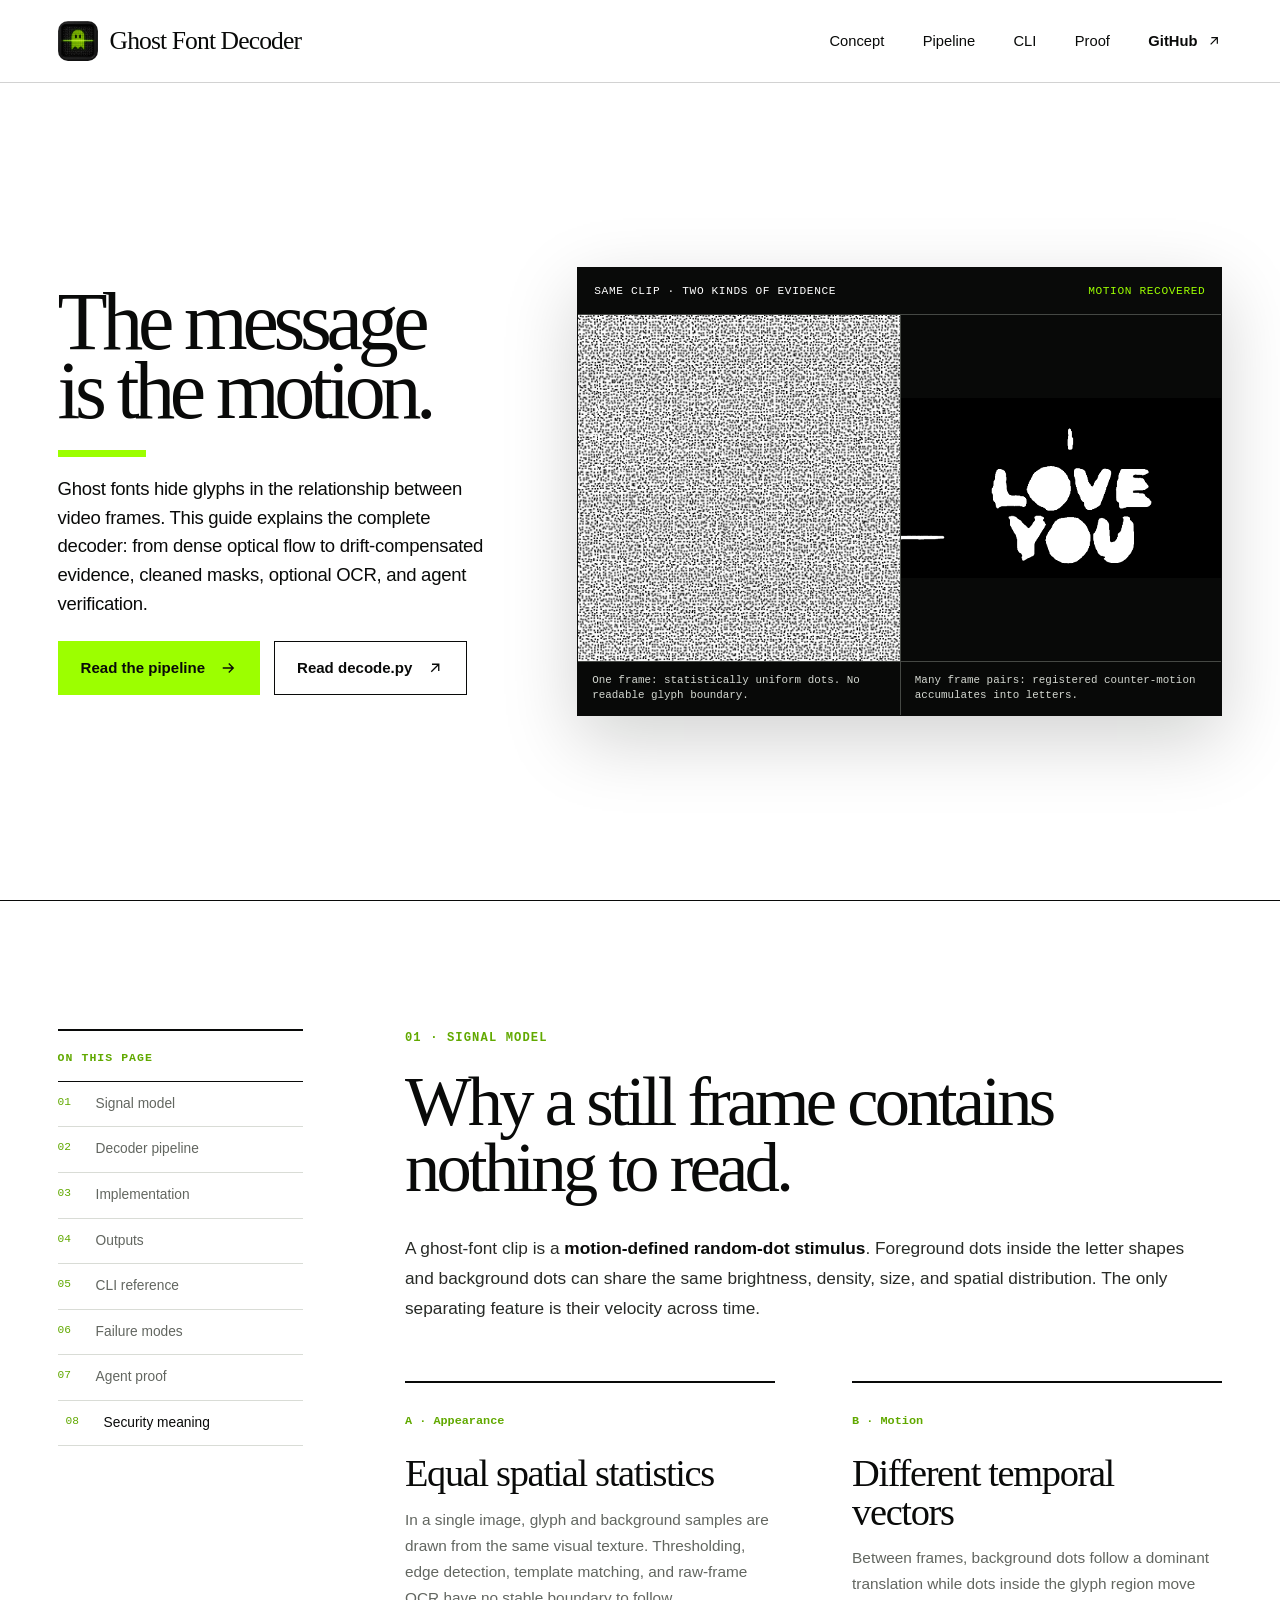
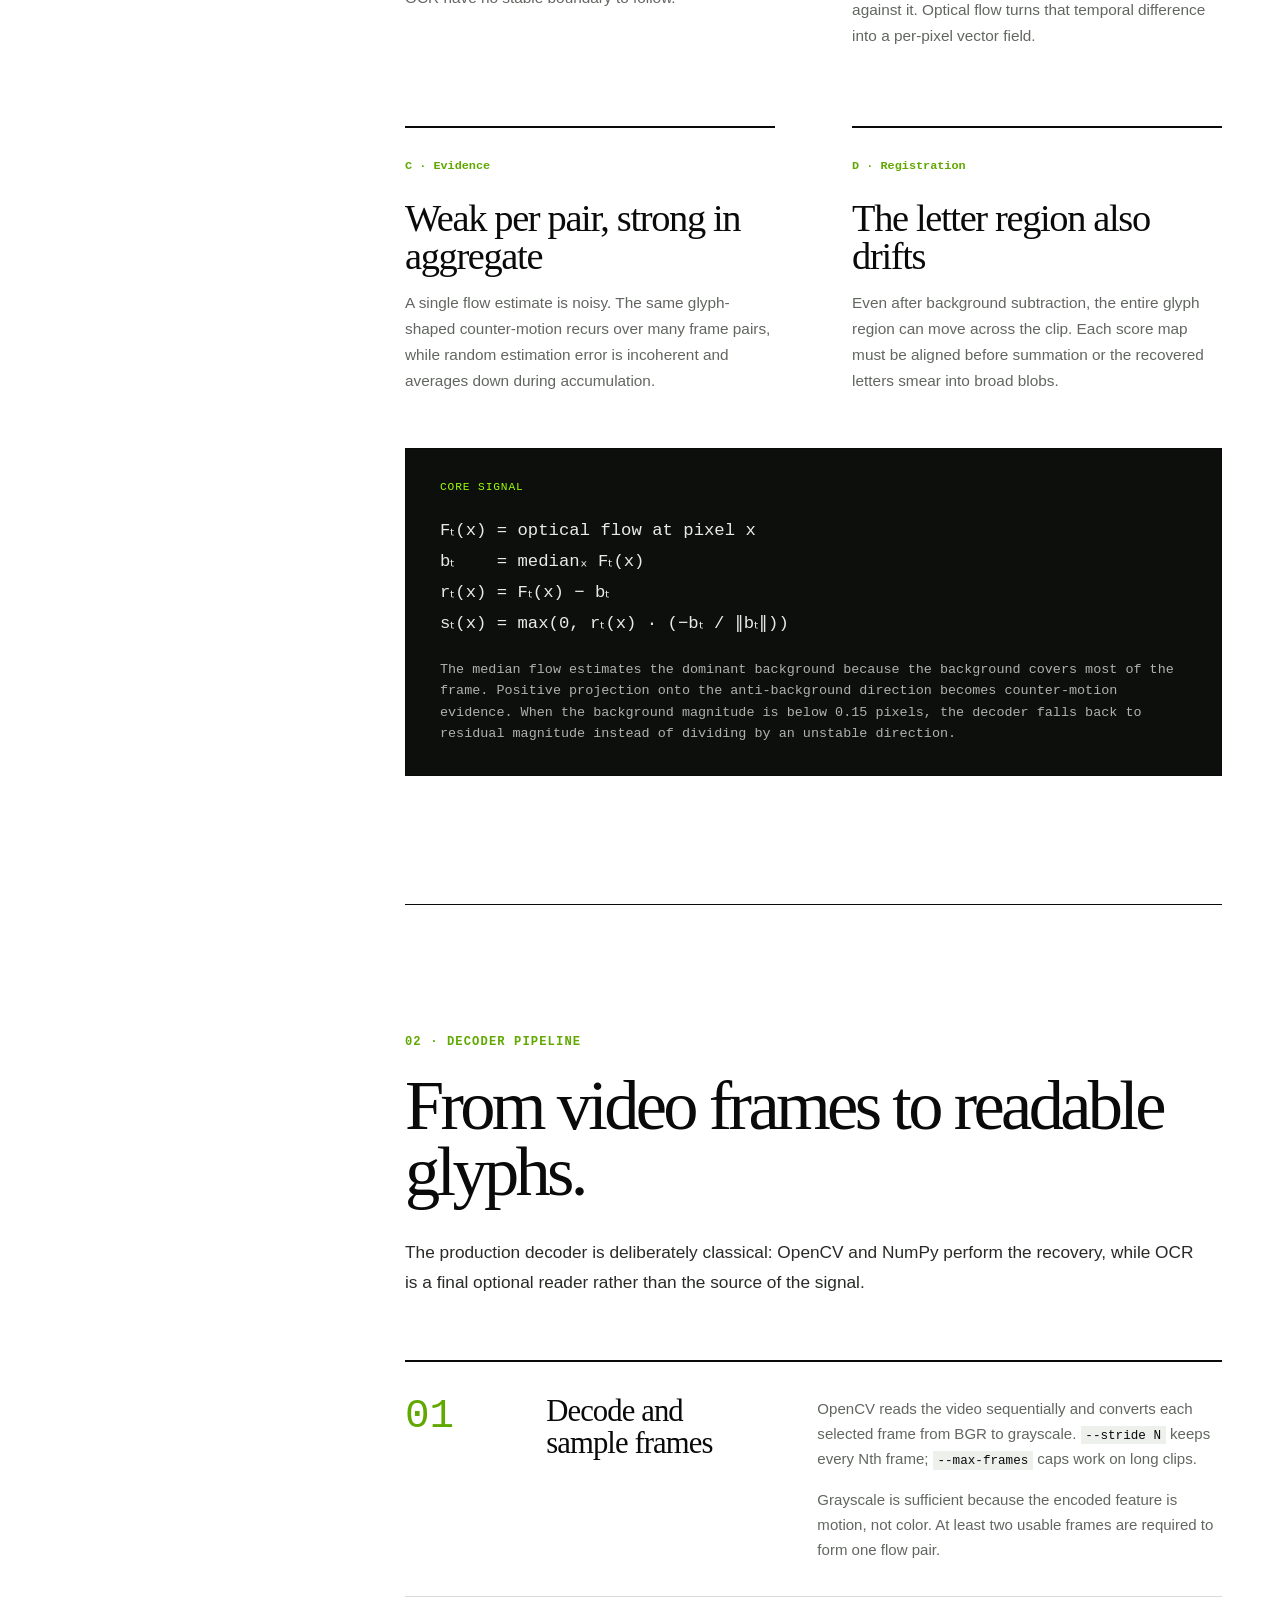
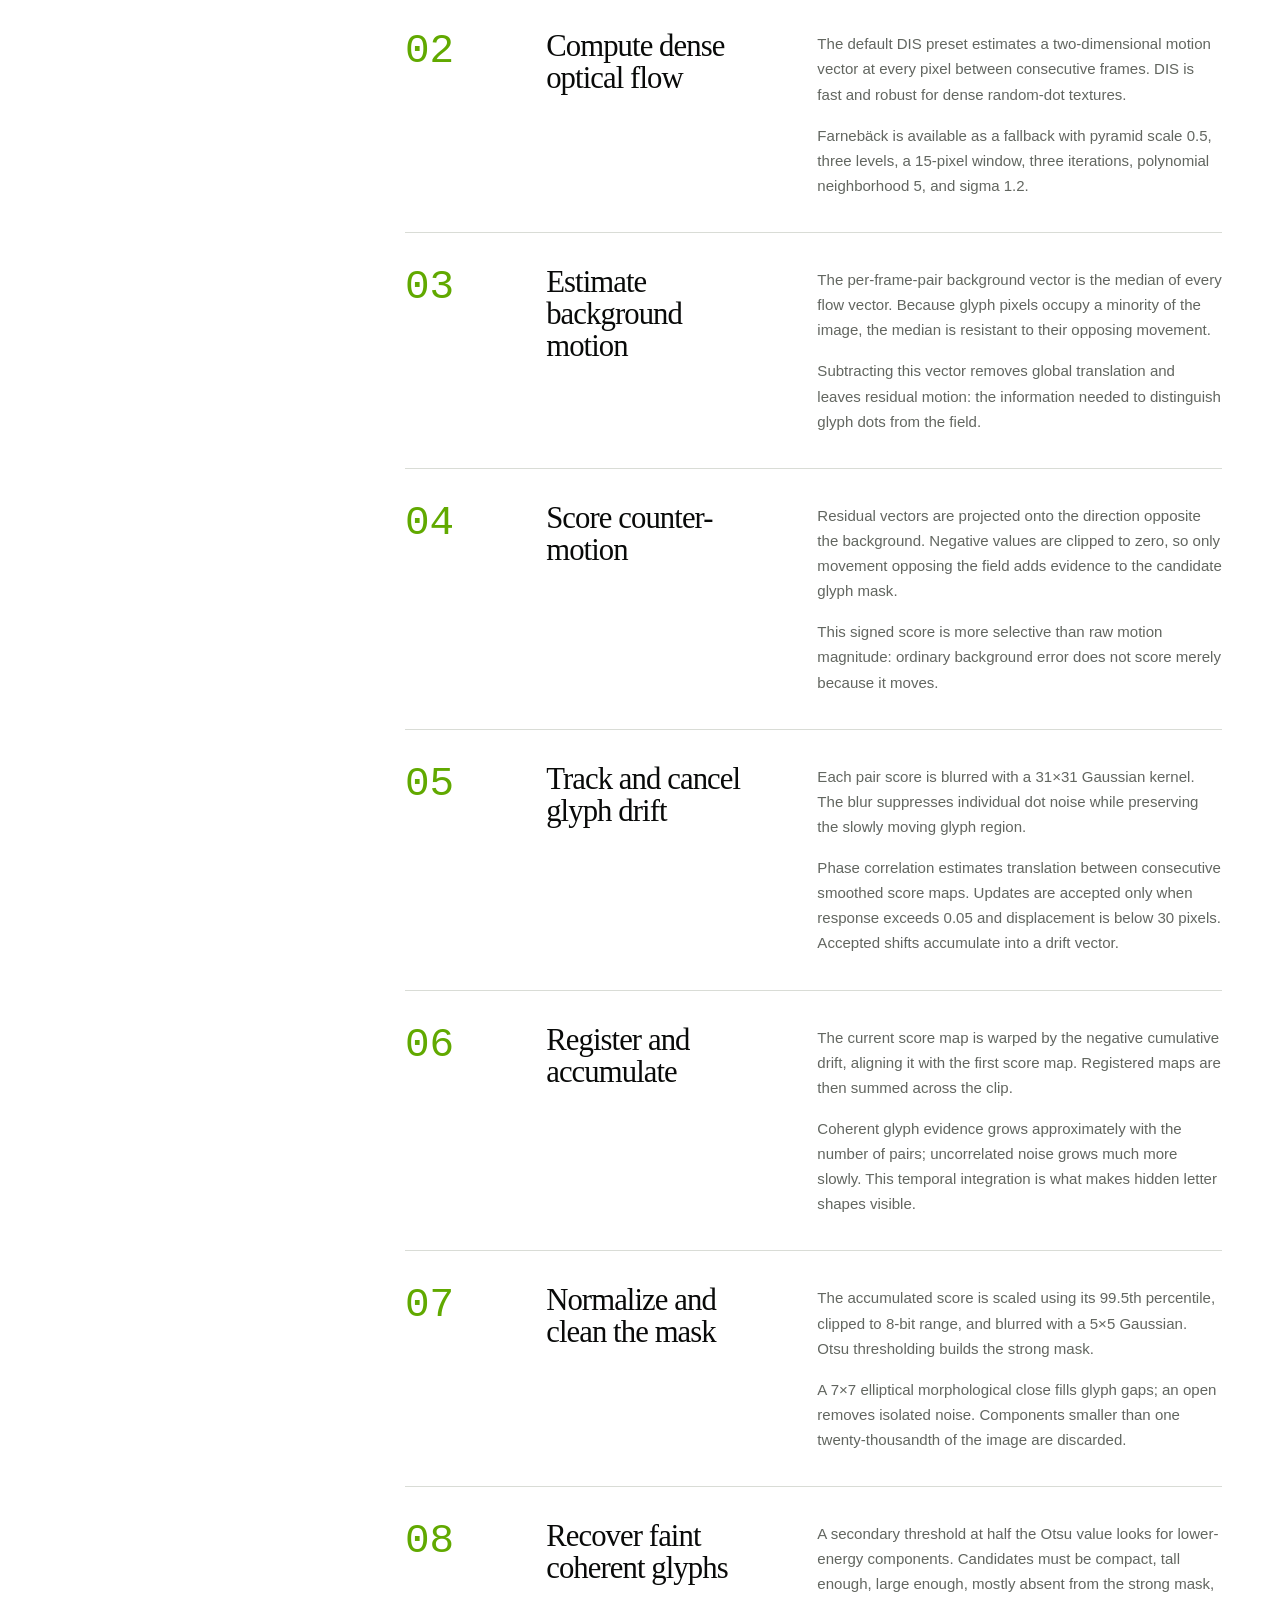
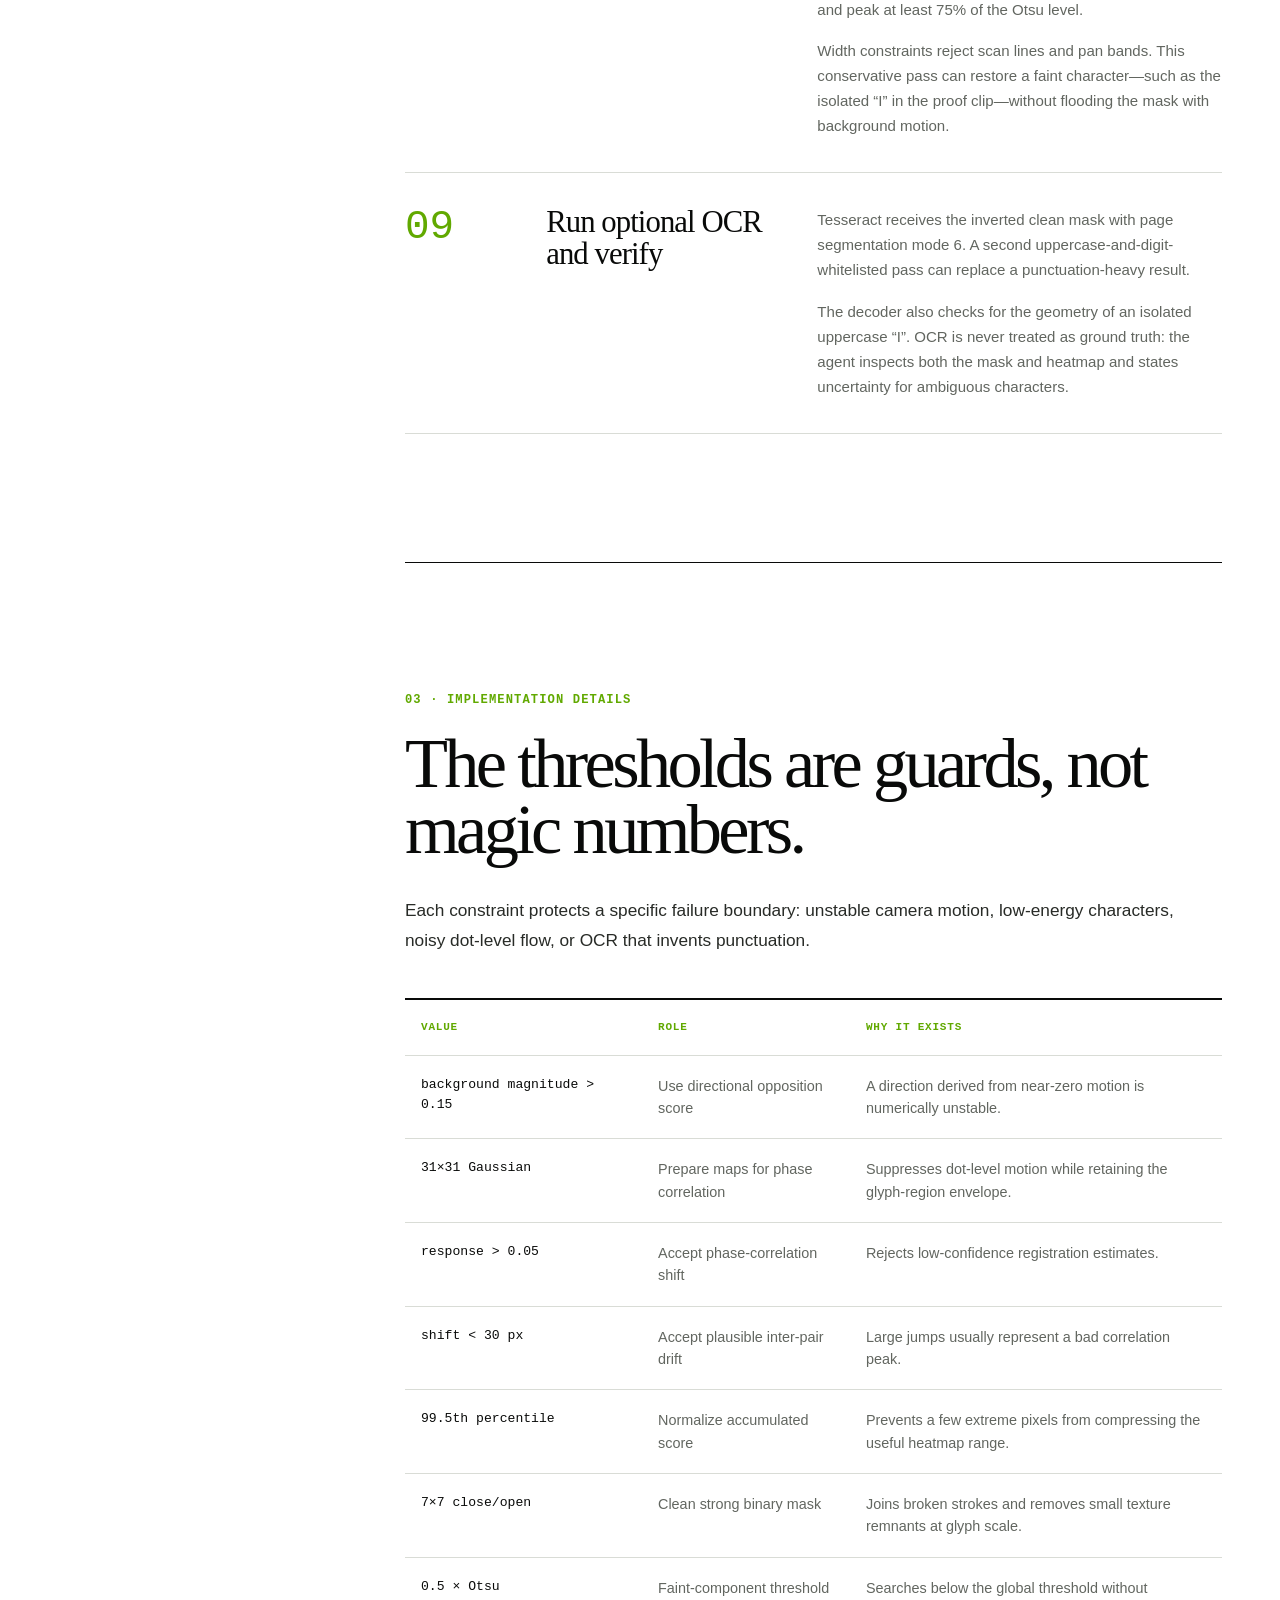
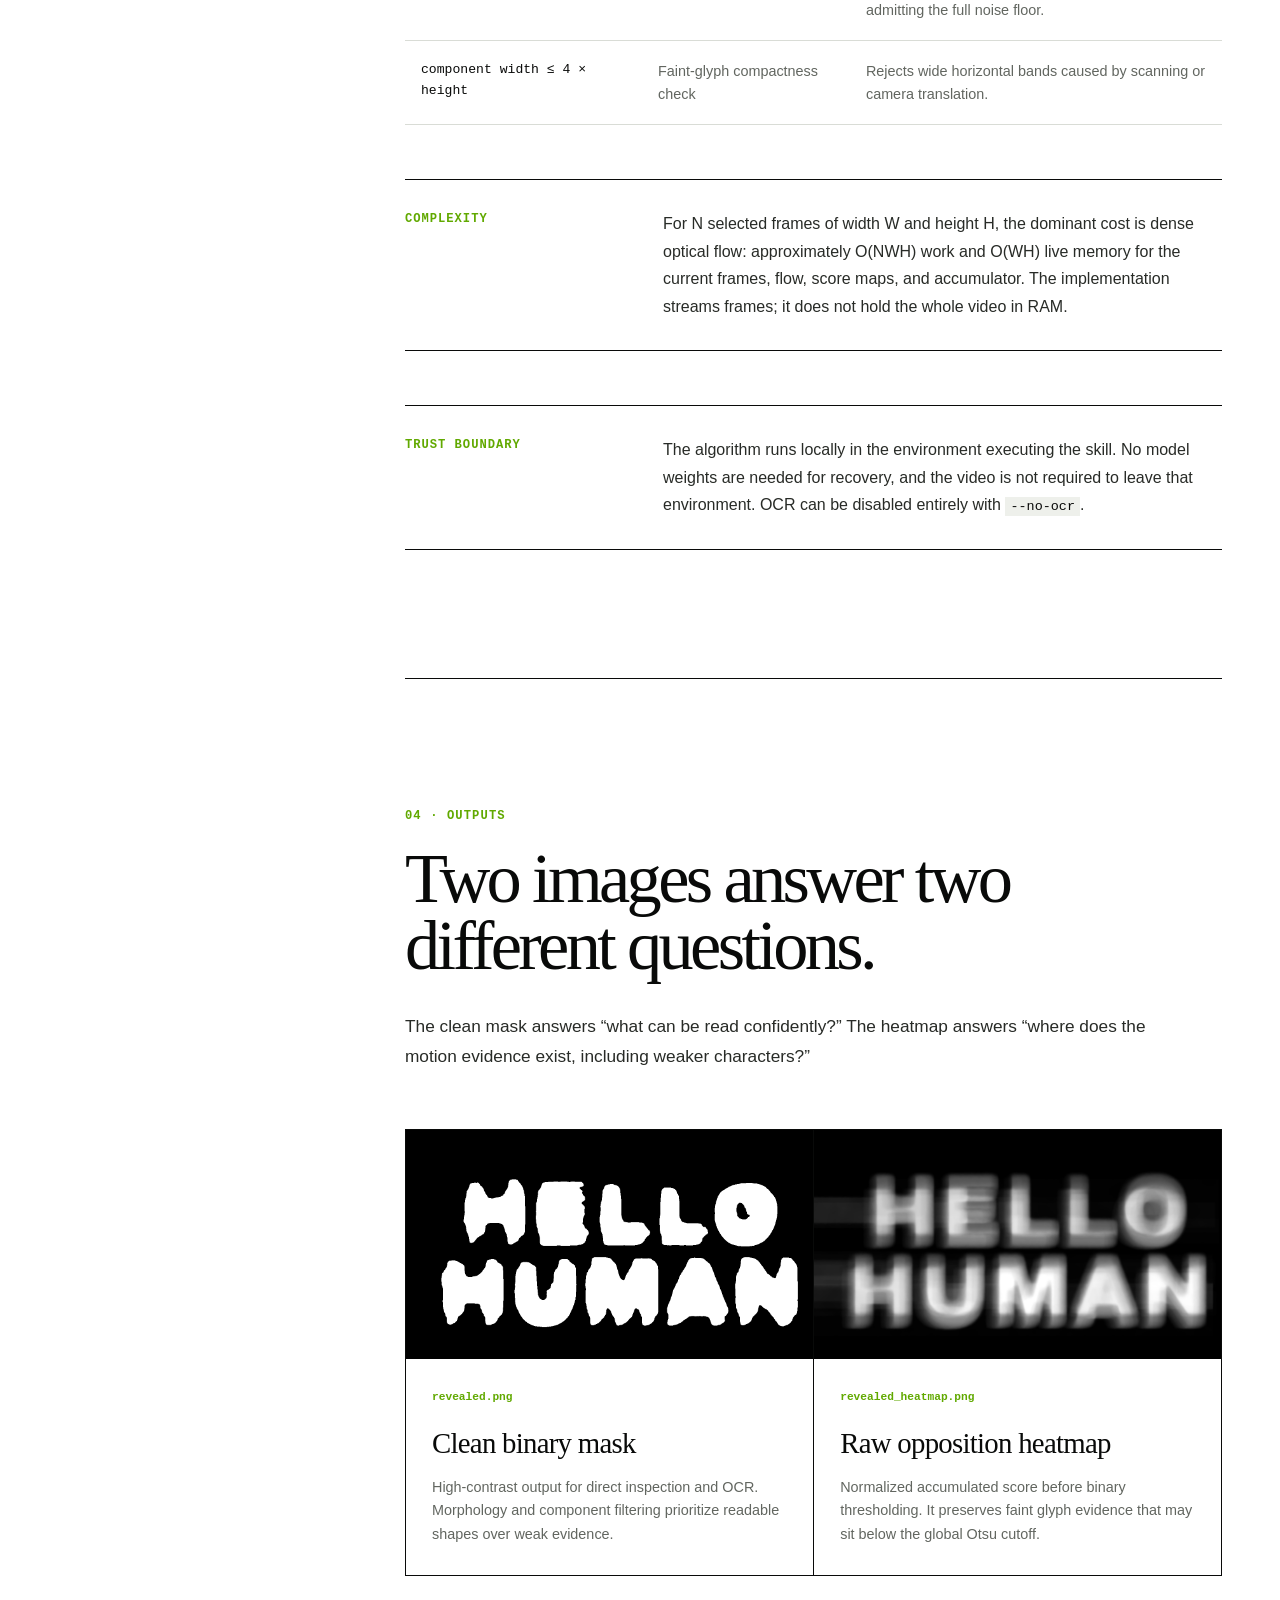
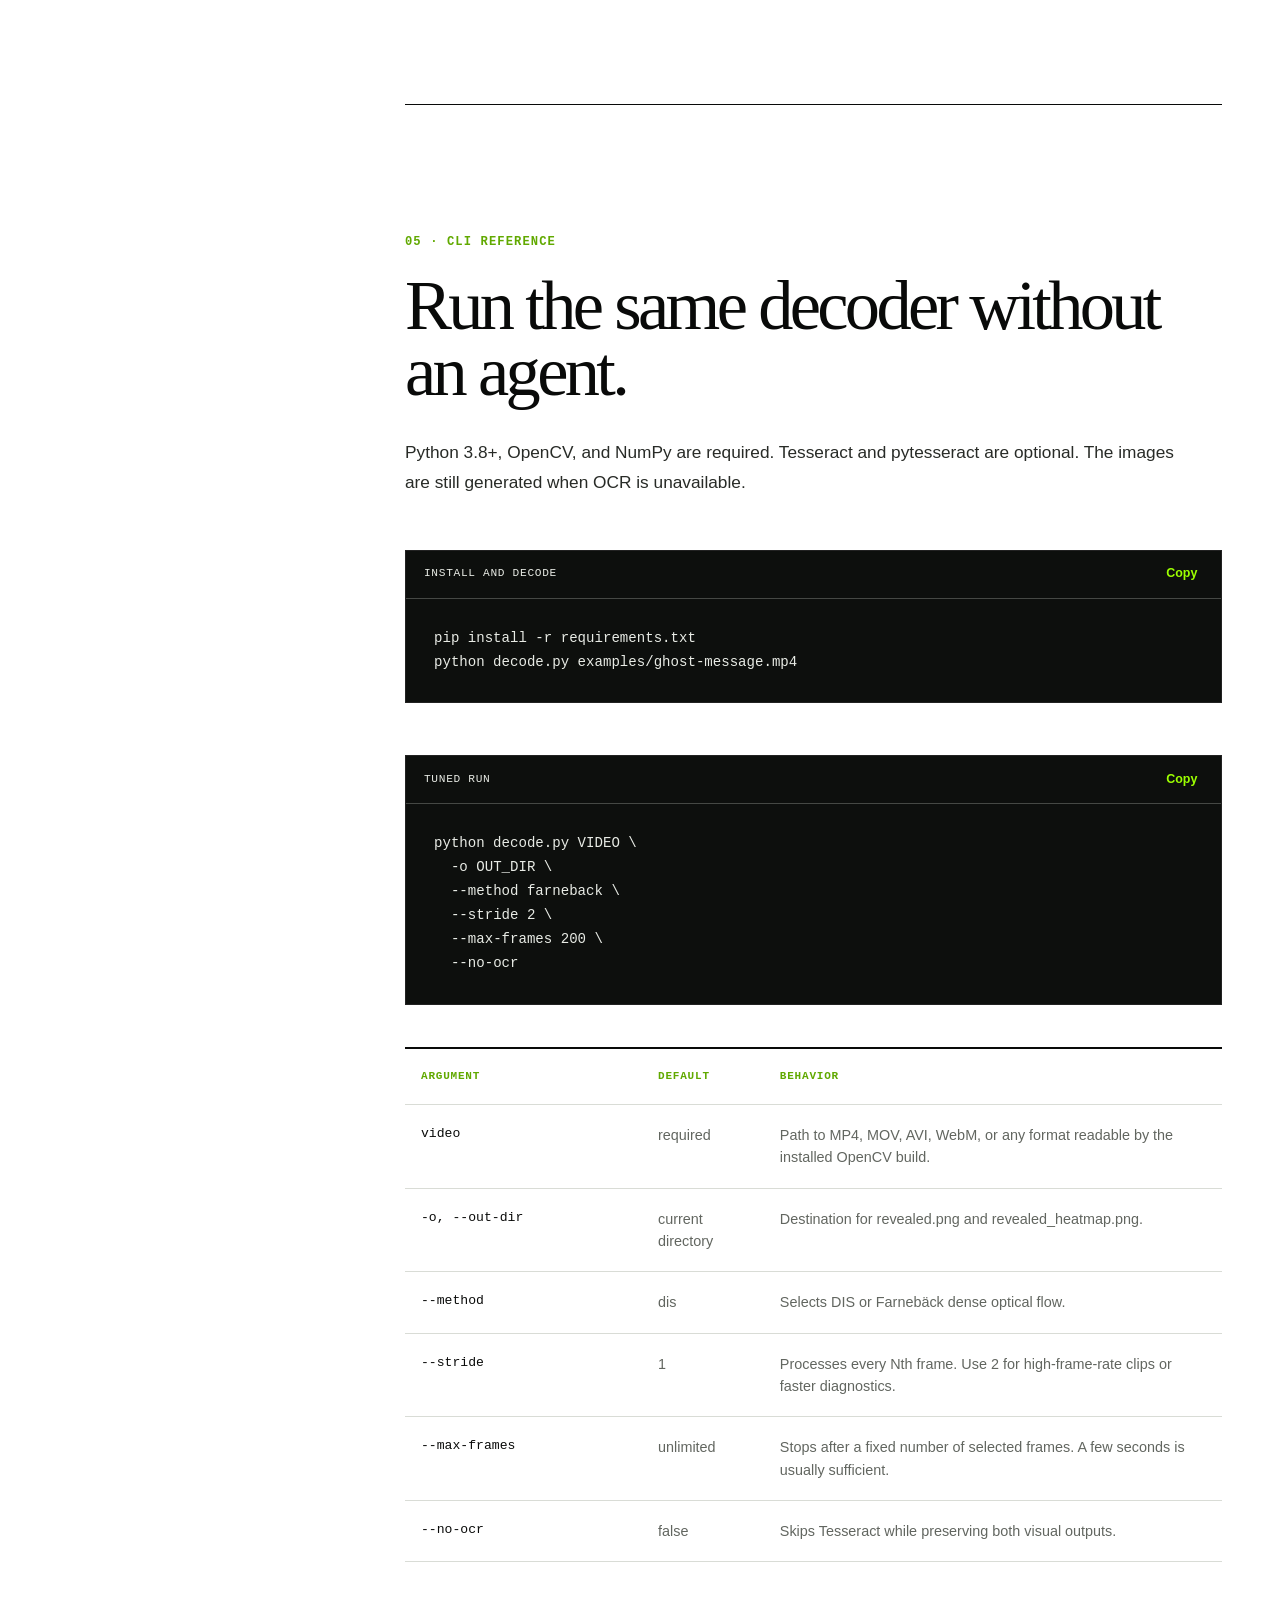
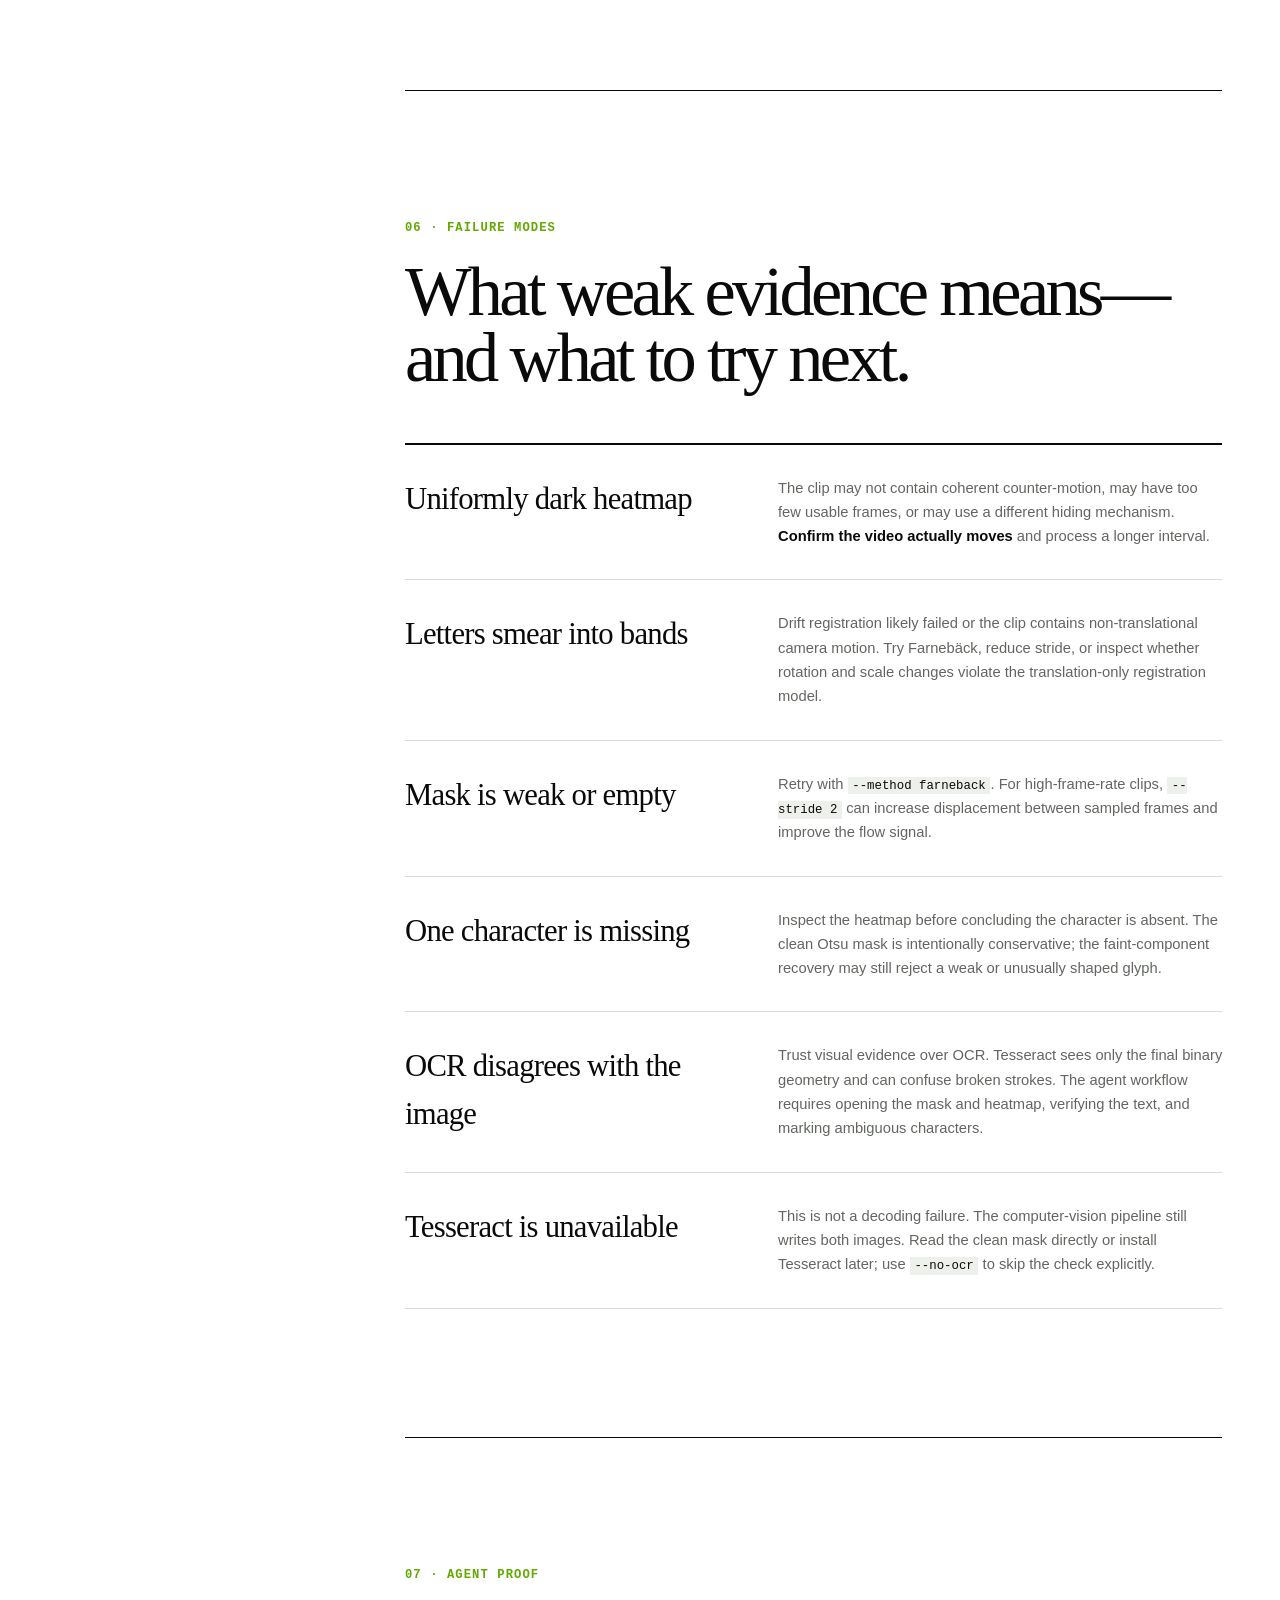
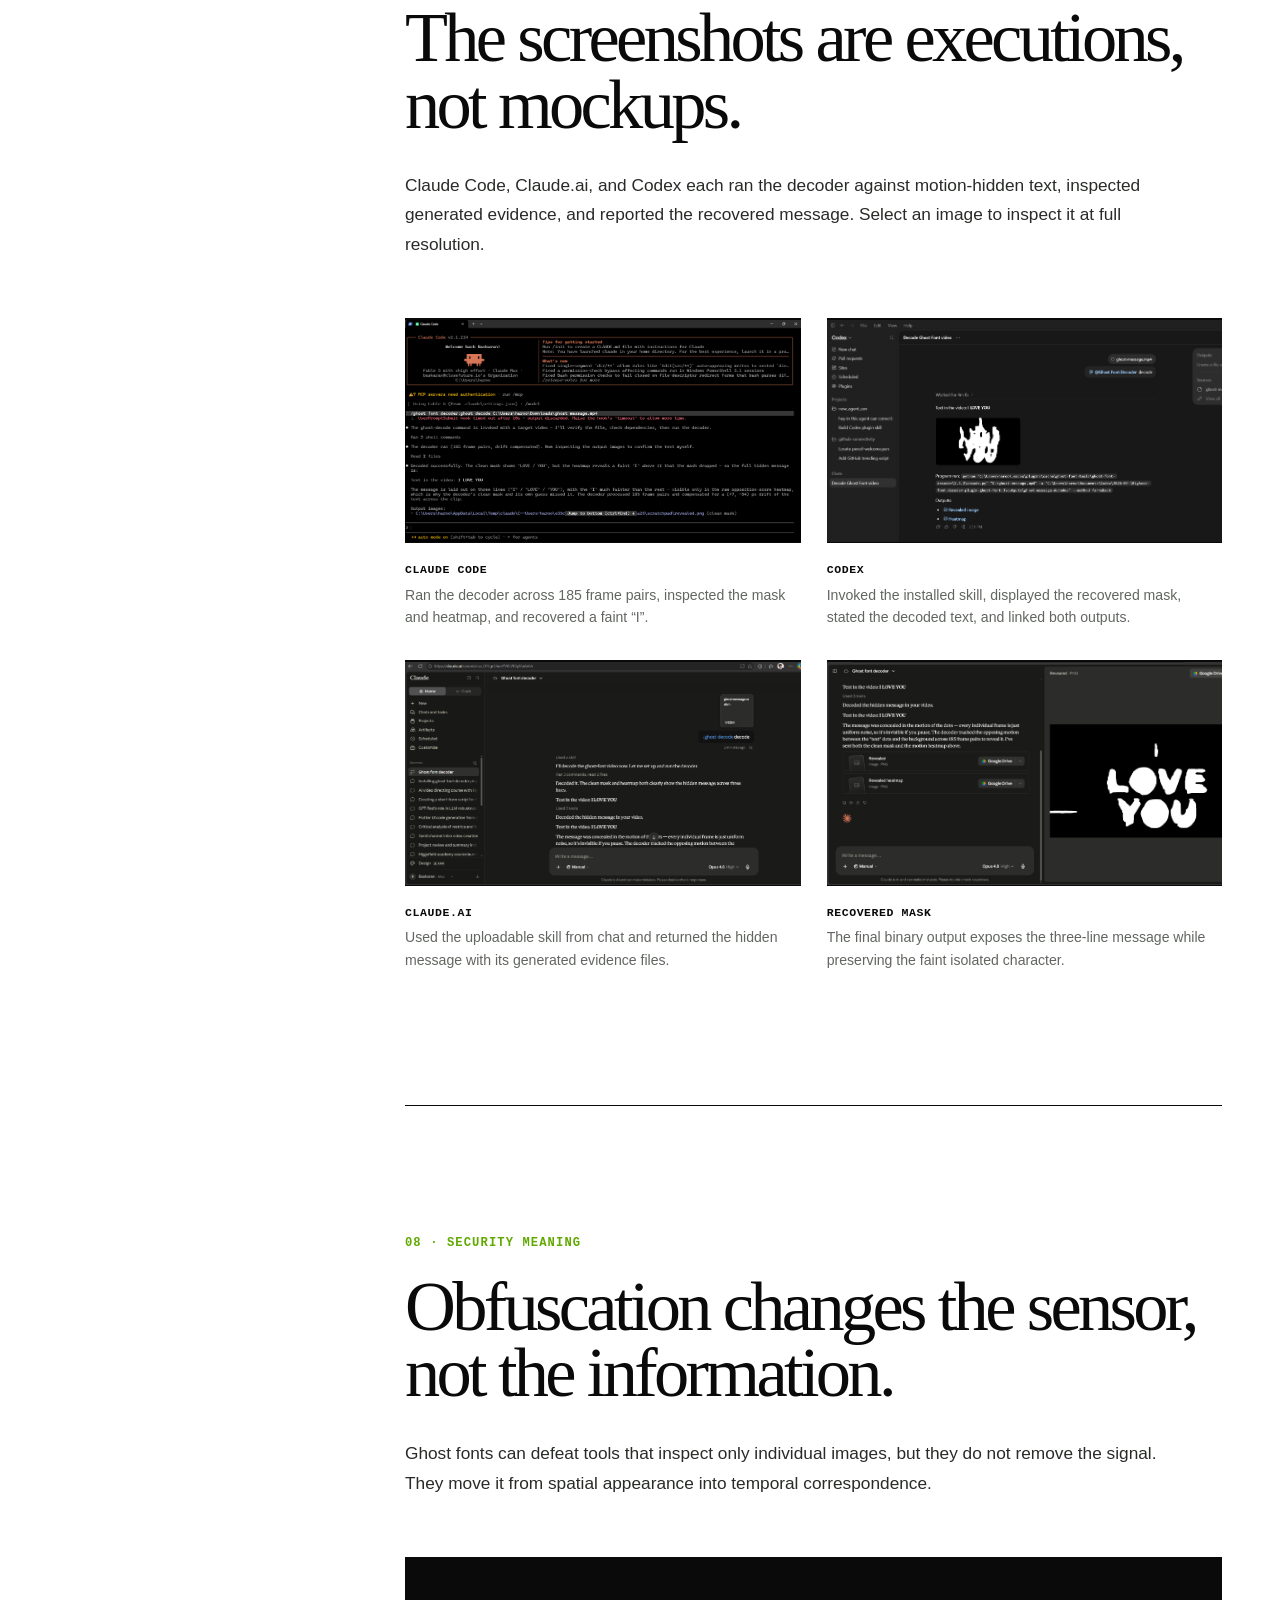
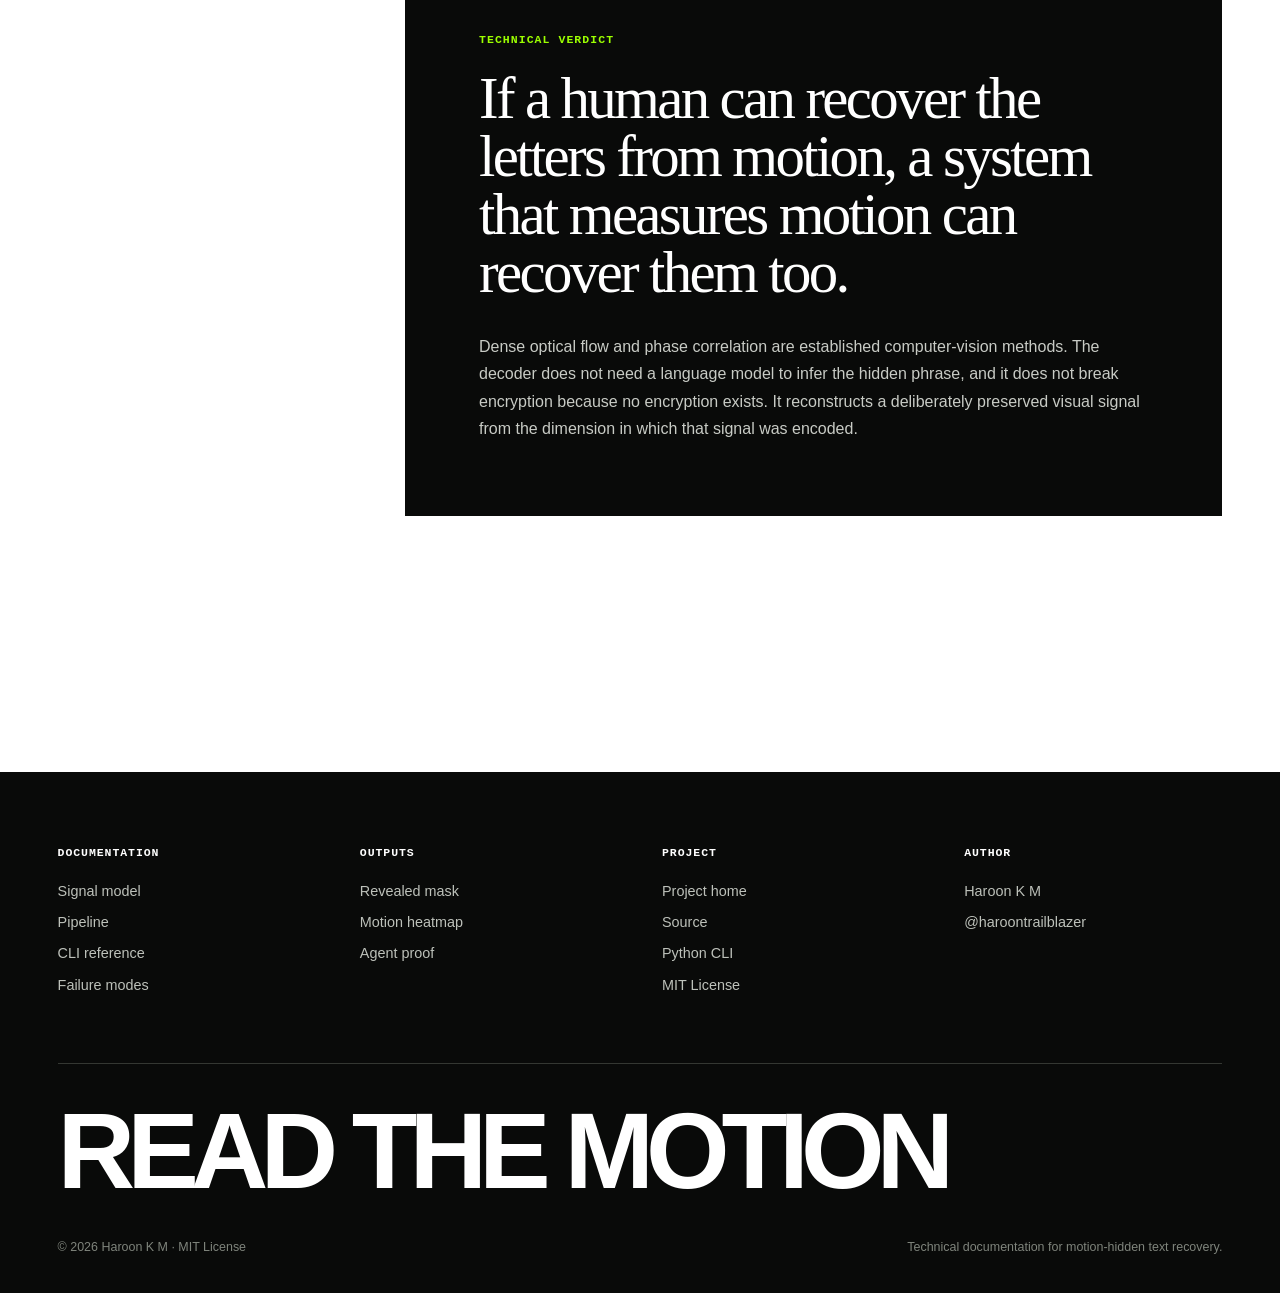
==== docs/docs.html @ c021848a "Simplify project structure" ====
<!DOCTYPE html>
<html lang="en" prefix="og: https://ogp.me/ns#">
<head>
<meta charset="utf-8">
<meta name="viewport" content="width=device-width, initial-scale=1">
<meta name="theme-color" content="#ffffff">
<meta name="color-scheme" content="light dark">
<title>Technical Documentation — Ghost Font Decoder</title>
<meta name="description" content="Technical documentation for Ghost Font Decoder: dense optical flow, background-motion subtraction, drift registration, temporal accumulation, mask recovery, OCR, CLI usage, and verified agent outputs.">
<meta name="robots" content="index, follow, max-image-preview:large">
<link rel="canonical" href="https://fontdecoder.vercel.app/docs">
<link rel="icon" href="assets/favicon.ico" sizes="any">
<link rel="apple-touch-icon" href="assets/brand-icon.png">
<meta property="og:title" content="Ghost Font Decoder — Technical Documentation">
<meta property="og:description" content="How motion-hidden text is reconstructed with classic computer vision.">
<meta property="og:type" content="article">
<meta property="og:url" content="https://fontdecoder.vercel.app/docs">
<link rel="stylesheet" href="code-viewer.css">
<meta property="og:image" content="https://fontdecoder.vercel.app/assets/og-image-v4.jpg">
<style>
  :root {
    --paper: #ffffff;
    --ink: #090a09;
    --ink-soft: #171917;
    --muted: #626660;
    --line: #d9dcd6;
    --line-dark: #343732;
    --signal: #9cff00;
    --signal-deep: #61a900;
    --serif: "Iowan Old Style", "Palatino Linotype", Palatino, Georgia, "Times New Roman", serif;
    --sans: "Helvetica Neue", Helvetica, Arial, "Segoe UI", Roboto, sans-serif;
    --mono: "SFMono-Regular", "Cascadia Code", "Roboto Mono", Consolas, "Liberation Mono", monospace;
    --wide: 1440px;
    --gutter: clamp(20px, 4.5vw, 72px);
    --section: clamp(88px, 10vw, 144px);
  }

  * { box-sizing: border-box; }
  html {
    scroll-behavior: smooth;
    scrollbar-width: none;
    -ms-overflow-style: none;
    background: var(--paper);
  }
  html::-webkit-scrollbar { display: none; }
  body {
    margin: 0;
    overflow-x: hidden;
    background: var(--paper);
    color: var(--ink);
    font-family: var(--sans);
    font-size: 16px;
    line-height: 1.55;
    -webkit-font-smoothing: antialiased;
    text-rendering: optimizeLegibility;
  }

  ::selection { background: var(--signal); color: var(--ink); }
  img { max-width: 100%; }
  a { color: inherit; }
  button, a { -webkit-tap-highlight-color: transparent; }
  button { font: inherit; }
  [id] { scroll-margin-top: 104px; }

  .skip-link {
    position: fixed;
    left: 16px;
    top: 12px;
    z-index: 100;
    padding: 10px 14px;
    background: var(--signal);
    color: var(--ink);
    font-weight: 700;
    text-decoration: none;
    transform: translateY(-160%);
    transition: transform 160ms ease;
  }
  .skip-link:focus { transform: translateY(0); }

  .shell {
    width: min(100%, var(--wide));
    margin-inline: auto;
    padding-inline: var(--gutter);
  }

  .site-nav {
    position: sticky;
    top: 0;
    z-index: 50;
    border-bottom: 1px solid rgba(9, 10, 9, 0.18);
    background: rgba(255, 255, 255, 0.94);
    backdrop-filter: blur(14px);
  }
  .nav-inner {
    min-height: 82px;
    display: flex;
    align-items: center;
    justify-content: space-between;
    gap: 32px;
  }
  .brand {
    display: inline-flex;
    align-items: center;
    gap: 12px;
    font-family: var(--serif);
    font-size: clamp(1.28rem, 2vw, 1.72rem);
    line-height: 1;
    letter-spacing: -0.035em;
    text-decoration: none;
    white-space: nowrap;
  }
  .brand-mark {
    width: 40px;
    height: 40px;
    flex: 0 0 auto;
    display: block;
    border-radius: 10px;
    object-fit: cover;
  }
  .nav-links {
    display: flex;
    align-items: center;
    gap: clamp(20px, 3vw, 44px);
  }
  .nav-links a {
    position: relative;
    color: var(--ink);
    font-size: 0.92rem;
    text-decoration: none;
  }
  .nav-links a:not(.nav-github)::after {
    content: "";
    position: absolute;
    left: 0;
    right: 100%;
    bottom: -7px;
    height: 2px;
    background: var(--signal-deep);
    transition: right 180ms ease;
  }
  .nav-links a:hover::after,
  .nav-links a:focus-visible::after { right: 0; }
  .nav-github {
    display: inline-flex;
    align-items: center;
    gap: 9px;
    font-weight: 600;
  }
  .nav-github svg { width: 16px; height: 16px; }

  .doc-hero {
    min-height: calc(100svh - 82px);
    display: grid;
    align-items: center;
    padding-block: clamp(56px, 7vw, 104px);
    border-bottom: 1px solid var(--ink);
  }
  .doc-hero-grid {
    display: grid;
    grid-template-columns: minmax(360px, 0.8fr) minmax(560px, 1.2fr);
    align-items: center;
    gap: clamp(56px, 7vw, 112px);
  }
  .doc-hero h1 {
    max-width: 640px;
    margin: 0;
    font-family: var(--serif);
    font-size: clamp(4.5rem, 7.3vw, 7.4rem);
    font-weight: 400;
    letter-spacing: -0.065em;
    line-height: 0.84;
  }
  .hero-rule {
    width: 88px;
    height: 7px;
    margin: 36px 0 26px;
    background: var(--signal);
  }
  .doc-hero-lede {
    max-width: 560px;
    margin: 0;
    font-size: clamp(1.08rem, 1.45vw, 1.32rem);
    line-height: 1.55;
    letter-spacing: -0.016em;
  }
  .hero-actions {
    display: flex;
    flex-wrap: wrap;
    gap: 14px;
    margin-top: 32px;
  }
  .button {
    min-height: 54px;
    display: inline-flex;
    align-items: center;
    justify-content: center;
    gap: 14px;
    padding: 0 22px;
    border: 1px solid var(--ink);
    color: var(--ink);
    font-size: 0.94rem;
    font-weight: 700;
    text-decoration: none;
    transition: transform 180ms ease, background 180ms ease, color 180ms ease;
  }
  .button-primary { border-color: var(--signal); background: var(--signal); }
  .button-secondary { background: var(--paper); }
  .button:hover { transform: translateY(-2px); }
  .button-secondary:hover { background: var(--ink); color: var(--paper); }
  .button svg { width: 18px; height: 18px; }

  .signal-proof {
    margin: 0;
    border: 1px solid var(--ink);
    background: var(--ink);
    box-shadow: 0 24px 70px rgba(7, 10, 6, 0.18);
  }
  .signal-proof-head {
    min-height: 46px;
    display: flex;
    align-items: center;
    justify-content: space-between;
    gap: 20px;
    padding: 0 16px;
    color: var(--paper);
    font-family: var(--mono);
    font-size: 0.7rem;
    letter-spacing: 0.055em;
    text-transform: uppercase;
  }
  .signal-proof-head span:last-child { color: var(--signal); }
  .signal-proof-grid {
    display: grid;
    grid-template-columns: 1fr 1fr;
    border-top: 1px solid #454844;
  }
  .signal-proof-panel { min-width: 0; background: #080908; }
  .signal-proof-panel + .signal-proof-panel { border-left: 1px solid #454844; }
  .signal-proof-media {
    position: relative;
    height: clamp(250px, 27vw, 390px);
    overflow: hidden;
  }
  .signal-proof-media img {
    width: 100%;
    height: 100%;
    display: block;
    object-fit: cover;
    filter: grayscale(1) contrast(1.12);
  }
  .signal-proof-panel:last-child .signal-proof-media img {
    object-fit: contain;
    object-position: center;
  }
  .signal-proof-caption {
    min-height: 54px;
    display: flex;
    align-items: center;
    padding: 10px 14px;
    border-top: 1px solid #454844;
    color: #d4d8d1;
    font-family: var(--mono);
    font-size: 0.68rem;
    line-height: 1.45;
  }

  .doc-layout {
    display: grid;
    grid-template-columns: 245px minmax(0, 1fr);
    gap: clamp(56px, 8vw, 124px);
    align-items: start;
    padding-block: var(--section);
  }
  .toc {
    position: sticky;
    top: 114px;
    border-top: 2px solid var(--ink);
  }
  .toc-title {
    margin: 0;
    padding: 18px 0 14px;
    border-bottom: 1px solid var(--ink);
    color: var(--signal-deep);
    font-family: var(--mono);
    font-size: 0.72rem;
    font-weight: 700;
    letter-spacing: 0.09em;
    text-transform: uppercase;
  }
  .toc a {
    display: grid;
    grid-template-columns: 30px 1fr;
    gap: 8px;
    padding: 13px 0;
    border-bottom: 1px solid var(--line);
    color: var(--muted);
    font-size: 0.86rem;
    line-height: 1.35;
    text-decoration: none;
    transition: color 160ms ease, padding-left 160ms ease;
  }
  .toc a span {
    color: var(--signal-deep);
    font-family: var(--mono);
    font-size: 0.7rem;
  }
  .toc a:hover,
  .toc a:focus-visible,
  .toc a.is-active {
    padding-left: 8px;
    color: var(--ink);
  }

  .doc-content { min-width: 0; }
  .doc-section {
    padding-bottom: clamp(90px, 10vw, 142px);
  }
  .doc-section + .doc-section {
    padding-top: clamp(90px, 10vw, 142px);
    border-top: 1px solid var(--ink);
  }
  .section-label {
    margin: 0 0 20px;
    color: var(--signal-deep);
    font-family: var(--mono);
    font-size: 0.76rem;
    font-weight: 700;
    letter-spacing: 0.09em;
    text-transform: uppercase;
  }
  .section-title {
    max-width: 930px;
    margin: 0;
    font-family: var(--serif);
    font-size: clamp(3.2rem, 5.5vw, 5.6rem);
    font-weight: 400;
    letter-spacing: -0.052em;
    line-height: 0.94;
  }
  .section-intro {
    max-width: 790px;
    margin: 34px 0 0;
    color: #282b27;
    font-size: clamp(1.05rem, 1.35vw, 1.2rem);
    line-height: 1.72;
  }
  .section-intro strong { color: var(--ink); }

  .concept-grid {
    display: grid;
    grid-template-columns: 1fr 1fr;
    gap: clamp(38px, 6vw, 82px);
    margin-top: 58px;
  }
  .concept-block {
    border-top: 2px solid var(--ink);
    padding-top: 24px;
  }
  .concept-number {
    color: var(--signal-deep);
    font-family: var(--mono);
    font-size: 0.74rem;
    font-weight: 700;
  }
  .concept-block h3 {
    margin: 22px 0 14px;
    font-family: var(--serif);
    font-size: clamp(1.85rem, 3vw, 2.7rem);
    font-weight: 400;
    letter-spacing: -0.035em;
    line-height: 1;
  }
  .concept-block p {
    margin: 0;
    color: var(--muted);
    font-size: 0.96rem;
    line-height: 1.7;
  }

  .equation {
    margin-top: 54px;
    overflow-x: auto;
    padding: 30px 34px;
    border: 1px solid var(--ink);
    background: #0d0f0d;
    color: #e8ebe5;
    font-family: var(--mono);
  }
  .equation-label {
    display: block;
    margin-bottom: 18px;
    color: var(--signal);
    font-size: 0.7rem;
    letter-spacing: 0.08em;
    text-transform: uppercase;
  }
  .equation code {
    font-size: clamp(0.88rem, 1.35vw, 1.08rem);
    line-height: 1.8;
    white-space: pre;
  }
  .equation-note {
    margin: 20px 0 0;
    color: #aeb3aa;
    font-size: 0.84rem;
    line-height: 1.6;
  }

  .pipeline {
    margin-top: 62px;
    border-top: 2px solid var(--ink);
  }
  .pipeline-step {
    display: grid;
    grid-template-columns: 90px minmax(220px, 0.42fr) minmax(0, 1fr);
    gap: clamp(22px, 4vw, 56px);
    padding: 34px 0;
    border-bottom: 1px solid var(--line);
  }
  .pipeline-number {
    color: var(--signal-deep);
    font-family: var(--mono);
    font-size: clamp(2rem, 3.2vw, 3.2rem);
    line-height: 1;
  }
  .pipeline-step h3 {
    margin: 0;
    font-family: var(--serif);
    font-size: clamp(1.55rem, 2.4vw, 2.2rem);
    font-weight: 400;
    letter-spacing: -0.03em;
    line-height: 1.04;
  }
  .pipeline-detail p {
    margin: 0 0 16px;
    color: var(--muted);
    font-size: 0.94rem;
    line-height: 1.67;
  }
  .pipeline-detail p:last-child { margin-bottom: 0; }
  .pipeline-detail strong { color: var(--ink); }
  .inline-code {
    padding: 0.14em 0.38em;
    background: #eef0eb;
    color: var(--ink);
    font-family: var(--mono);
    font-size: 0.84em;
  }

  .implementation-note {
    display: grid;
    grid-template-columns: 220px 1fr;
    gap: 38px;
    margin-top: 54px;
    padding: 30px 0;
    border-top: 1px solid var(--ink);
    border-bottom: 1px solid var(--ink);
  }
  .implementation-note h3 {
    margin: 0;
    color: var(--signal-deep);
    font-family: var(--mono);
    font-size: 0.76rem;
    letter-spacing: 0.08em;
    text-transform: uppercase;
  }
  .implementation-note p {
    margin: 0;
    color: #282b27;
    line-height: 1.72;
  }

  .output-grid {
    display: grid;
    grid-template-columns: 1fr 1fr;
    gap: 1px;
    margin-top: 58px;
    border: 1px solid var(--ink);
    background: var(--ink);
  }
  .output-card {
    min-width: 0;
    background: var(--paper);
  }
  .output-media {
    aspect-ratio: 16 / 9;
    overflow: hidden;
    background: #090a09;
  }
  .output-media img {
    width: 100%;
    height: 100%;
    display: block;
    object-fit: contain;
  }
  .output-copy { padding: 24px 26px 28px; }
  .output-copy span {
    color: var(--signal-deep);
    font-family: var(--mono);
    font-size: 0.7rem;
    font-weight: 700;
  }
  .output-copy h3 {
    margin: 13px 0 10px;
    font-family: var(--serif);
    font-size: 1.8rem;
    font-weight: 400;
    letter-spacing: -0.025em;
  }
  .output-copy p {
    margin: 0;
    color: var(--muted);
    font-size: 0.9rem;
    line-height: 1.65;
  }

  .code-shell {
    margin-top: 52px;
    border: 1px solid #222;
    background: #0d0f0d;
    color: #e8ebe5;
  }
  .code-head {
    min-height: 48px;
    display: flex;
    align-items: center;
    justify-content: space-between;
    gap: 24px;
    padding: 0 18px;
    border-bottom: 1px solid #454844;
    font-family: var(--mono);
    font-size: 0.7rem;
    letter-spacing: 0.06em;
    text-transform: uppercase;
  }
  .copy-button {
    border: 0;
    background: transparent;
    color: var(--signal);
    cursor: pointer;
    font-family: var(--sans);
    font-size: 0.78rem;
    font-weight: 700;
  }
  .code-shell pre {
    margin: 0;
    overflow-x: auto;
    padding: 28px;
    color: #e8ebe5;
    font-family: var(--mono);
    font-size: clamp(0.76rem, 1.1vw, 0.9rem);
    line-height: 1.7;
    white-space: pre-wrap;
  }
  .code-accent { color: var(--signal); }

  .parameter-table {
    width: 100%;
    margin-top: 42px;
    border-collapse: collapse;
    border-top: 2px solid var(--ink);
  }
  .parameter-table th,
  .parameter-table td {
    padding: 19px 16px;
    border-bottom: 1px solid var(--line);
    text-align: left;
    vertical-align: top;
  }
  .parameter-table th {
    color: var(--signal-deep);
    font-family: var(--mono);
    font-size: 0.69rem;
    letter-spacing: 0.07em;
    text-transform: uppercase;
  }
  .parameter-table td {
    color: var(--muted);
    font-size: 0.9rem;
    line-height: 1.55;
  }
  .parameter-table td:first-child {
    width: 29%;
    color: var(--ink);
    font-family: var(--mono);
    font-size: 0.82rem;
  }

  .failure-list {
    margin-top: 52px;
    border-top: 2px solid var(--ink);
  }
  .failure-item {
    display: grid;
    grid-template-columns: 0.8fr 1.2fr;
    gap: clamp(34px, 6vw, 86px);
    padding: 31px 0;
    border-bottom: 1px solid var(--line);
  }
  .failure-item h3 {
    margin: 0;
    font-family: var(--serif);
    font-size: clamp(1.45rem, 2.4vw, 2.1rem);
    font-weight: 400;
    letter-spacing: -0.025em;
  }
  .failure-item p {
    margin: 0;
    color: var(--muted);
    font-size: 0.92rem;
    line-height: 1.65;
  }
  .failure-item strong { color: var(--ink); }

  .proof-gallery {
    display: grid;
    grid-template-columns: 1fr 1fr;
    gap: 26px;
    margin-top: 58px;
  }
  .proof-card {
    margin: 0;
    border-top: 2px solid var(--ink);
  }
  .proof-button {
    width: 100%;
    display: block;
    padding: 0;
    border: 0;
    background: #080908;
    cursor: zoom-in;
  }
  .proof-card img {
    width: 100%;
    aspect-ratio: 16 / 9;
    display: block;
    object-fit: cover;
    object-position: top left;
  }
  .proof-card figcaption {
    min-height: 92px;
    padding: 18px 0 0;
    border-top: 1px solid var(--ink);
    color: var(--muted);
    font-size: 0.88rem;
    line-height: 1.6;
  }
  .proof-card figcaption strong {
    display: block;
    margin-bottom: 4px;
    color: var(--ink);
    font-family: var(--mono);
    font-size: 0.72rem;
    letter-spacing: 0.05em;
    text-transform: uppercase;
  }

  .verdict {
    margin-top: 58px;
    padding: clamp(40px, 6vw, 74px);
    background: var(--ink);
    color: var(--paper);
  }
  .verdict-label {
    margin: 0 0 22px;
    color: var(--signal);
    font-family: var(--mono);
    font-size: 0.72rem;
    font-weight: 700;
    letter-spacing: 0.09em;
    text-transform: uppercase;
  }
  .verdict blockquote {
    max-width: 900px;
    margin: 0;
    font-family: var(--serif);
    font-size: clamp(2.5rem, 4.6vw, 4.8rem);
    font-weight: 400;
    letter-spacing: -0.045em;
    line-height: 0.98;
  }
  .verdict p:last-child {
    max-width: 760px;
    margin: 32px 0 0;
    color: #c8cbc5;
    line-height: 1.7;
  }

  .media-lightbox {
    width: min(94vw, 1540px);
    max-width: none;
    padding: 0;
    overflow: visible;
    border: 1px solid #555a53;
    background: #080908;
    color: var(--paper);
  }
  .media-lightbox::backdrop { background: rgb(0 0 0 / 0.88); }
  .media-lightbox img {
    width: 100%;
    max-height: 88vh;
    display: block;
    object-fit: contain;
  }
  .lightbox-close {
    position: absolute;
    top: -18px;
    right: -18px;
    width: 42px;
    height: 42px;
    display: grid;
    place-items: center;
    border: 1px solid #8b9188;
    border-radius: 50%;
    background: var(--paper);
    color: var(--ink);
    font: 700 1.25rem/1 var(--sans);
    cursor: pointer;
  }
  .lightbox-close:hover,
  .lightbox-close:focus-visible { background: var(--signal); outline: none; }

  .site-footer {
    overflow: hidden;
    background: var(--ink);
    color: var(--paper);
    padding-top: 72px;
  }
  .footer-grid {
    display: grid;
    grid-template-columns: repeat(4, 1fr);
    gap: 44px;
    padding-bottom: 58px;
    border-bottom: 1px solid var(--line-dark);
  }
  .footer-group h2 {
    margin: 0 0 18px;
    font-family: var(--mono);
    font-size: 0.72rem;
    letter-spacing: 0.08em;
    text-transform: uppercase;
  }
  .footer-group a {
    width: max-content;
    display: block;
    margin: 9px 0;
    color: #bdc1ba;
    font-size: 0.9rem;
    text-decoration: none;
  }
  .footer-group a:hover,
  .footer-group a:focus-visible { color: var(--signal); }
  .footer-wordmark {
    max-width: 100%;
    margin: 0;
    padding: 46px 0 14px;
    font-size: clamp(3.1rem, 8.4vw, 8.7rem);
    font-weight: 800;
    letter-spacing: -0.075em;
    line-height: 0.78;
    white-space: nowrap;
  }
  .footer-meta {
    display: flex;
    justify-content: space-between;
    gap: 30px;
    padding: 30px 0 36px;
    color: #7f847c;
    font-size: 0.78rem;
  }

  .reveal {
    opacity: 0;
    transform: translateY(22px);
    transition: opacity 700ms ease, transform 700ms ease;
  }
  .reveal.is-visible { opacity: 1; transform: none; }

  @media (min-width: 1101px) {
    .doc-hero {
      padding-block: clamp(30px, 5svh, 64px);
    }
    .doc-hero h1 {
      font-size: clamp(4rem, min(6.4vw, 12svh), 6.3rem);
    }
    .doc-hero h1 .hero-line {
      display: block;
      white-space: nowrap;
    }
    .hero-rule {
      margin: 24px 0 18px;
    }
    .hero-actions {
      margin-top: 22px;
    }
  }

  .button:focus-visible,
  .copy-button:focus-visible,
  .proof-button:focus-visible,
  .nav-links a:focus-visible,
  .brand:focus-visible,
  .toc a:focus-visible {
    outline: 3px solid var(--signal);
    outline-offset: 4px;
  }

  @media (max-width: 1100px) {
    .doc-hero { min-height: auto; }
    .doc-hero-grid { grid-template-columns: 1fr; }
    .doc-hero-copy { max-width: 760px; }
    .signal-proof { max-width: 820px; }
    .doc-layout {
      grid-template-columns: 1fr;
      gap: 64px;
    }
    .toc {
      position: static;
      display: grid;
      grid-template-columns: repeat(4, 1fr);
      border-bottom: 1px solid var(--ink);
    }
    .toc-title { grid-column: 1 / -1; }
    .toc a { padding-right: 16px; }
    .pipeline-step {
      grid-template-columns: 70px minmax(180px, 0.4fr) 1fr;
    }
  }

  @media (max-width: 760px) {
    :root { --section: 82px; }
    .nav-inner { min-height: 68px; }
    .nav-links a:not(.nav-github) { display: none; }
    .brand { font-size: 1.15rem; }
    .brand-mark { width: 34px; height: 34px; border-radius: 8px; }
    .doc-hero {
      padding-block: 58px 72px;
    }
    .doc-hero h1 { font-size: clamp(4rem, 19vw, 6rem); }
    .hero-rule { height: 5px; margin: 28px 0 22px; }
    .hero-actions { flex-direction: column; }
    .button { width: 100%; }
    .signal-proof-grid { grid-template-columns: 1fr; }
    .signal-proof-panel + .signal-proof-panel { border-left: 0; border-top: 1px solid #454844; }
    .signal-proof-media { height: 250px; }
    .toc { grid-template-columns: 1fr 1fr; }
    .section-title { font-size: clamp(3rem, 15vw, 4.8rem); }
    .concept-grid,
    .output-grid,
    .proof-gallery { grid-template-columns: 1fr; }
    .pipeline-step {
      grid-template-columns: 52px 1fr;
      gap: 18px;
    }
    .pipeline-detail { grid-column: 2; }
    .implementation-note,
    .failure-item {
      grid-template-columns: 1fr;
      gap: 18px;
    }
    .parameter-table { display: block; overflow-x: auto; }
    .parameter-table th,
    .parameter-table td { min-width: 150px; }
    .parameter-table td:first-child { min-width: 190px; }
    .media-lightbox { width: calc(100vw - 28px); }
    .lightbox-close { top: 8px; right: 8px; }
    .footer-grid { grid-template-columns: 1fr 1fr; }
    .footer-wordmark {
      font-size: clamp(2.8rem, 15vw, 5.6rem);
      white-space: normal;
      line-height: 0.84;
    }
    .footer-meta { flex-direction: column; gap: 6px; }
  }

  @media (max-width: 460px) {
    .nav-github span { display: none; }
    .toc { grid-template-columns: 1fr; }
    .equation { padding: 22px 18px; }
    .code-shell pre { padding: 22px 18px; }
    .footer-grid { grid-template-columns: 1fr; }
  }

  @media (prefers-reduced-motion: reduce) {
    html { scroll-behavior: auto; }
    *, *::before, *::after {
      scroll-behavior: auto !important;
      animation-duration: 0.01ms !important;
      animation-iteration-count: 1 !important;
      transition-duration: 0.01ms !important;
    }
    .reveal { opacity: 1; transform: none; }
  }
</style>
</head>
<body>
<a class="skip-link" href="#main">Skip to documentation</a>

<header class="site-nav">
  <div class="shell nav-inner">
    <a class="brand" href="index.html" aria-label="Ghost Font Decoder home">
      <img class="brand-mark" src="assets/brand-icon.png" alt="" width="40" height="40">
      <span>Ghost Font Decoder</span>
    </a>
    <nav class="nav-links" aria-label="Documentation navigation">
      <a href="#concept">Concept</a>
      <a href="#pipeline">Pipeline</a>
      <a href="#cli">CLI</a>
      <a href="#proof">Proof</a>
      <a class="nav-github" href="https://github.com/haroontrailblazer/ghost-font-decoder">
        <span>GitHub</span>
        <svg aria-hidden="true" viewBox="0 0 24 24" fill="none" stroke="currentColor" stroke-width="1.8">
          <path d="M7 17 17 7M8 7h9v9"/>
        </svg>
      </a>
    </nav>
  </div>
</header>

<main id="main">
  <section class="doc-hero" id="top">
    <div class="shell doc-hero-grid">
      <div class="doc-hero-copy reveal">
        <h1>
          <span class="hero-line">The message</span>
          <span class="hero-line">is the motion.</span>
        </h1>
        <div class="hero-rule" aria-hidden="true"></div>
        <p class="doc-hero-lede">
          Ghost fonts hide glyphs in the relationship between video frames.
          This guide explains the complete decoder: from dense optical flow to
          drift-compensated evidence, cleaned masks, optional OCR, and agent verification.
        </p>
        <div class="hero-actions">
          <a class="button button-primary" href="#pipeline">
            Read the pipeline
            <svg aria-hidden="true" viewBox="0 0 24 24" fill="none" stroke="currentColor" stroke-width="1.8">
              <path d="M5 12h14M13 6l6 6-6 6"/>
            </svg>
          </a>
          <a class="button button-secondary" href="https://github.com/haroontrailblazer/ghost-font-decoder/blob/main/decode.py" data-code-viewer="https://raw.githubusercontent.com/haroontrailblazer/ghost-font-decoder/main/decode.py">
            Read decode.py
            <svg aria-hidden="true" viewBox="0 0 24 24" fill="none" stroke="currentColor" stroke-width="1.8">
              <path d="M7 17 17 7M8 7h9v9"/>
            </svg>
          </a>
        </div>
      </div>

      <figure class="signal-proof reveal">
        <div class="signal-proof-head">
          <span>Same clip · two kinds of evidence</span>
          <span>Motion recovered</span>
        </div>
        <div class="signal-proof-grid">
          <div class="signal-proof-panel">
            <div class="signal-proof-media">
              <img src="assets/paused-frame.png" alt="A paused ghost-font video frame that appears to contain only random dots">
            </div>
            <figcaption class="signal-proof-caption">One frame: statistically uniform dots. No readable glyph boundary.</figcaption>
          </div>
          <div class="signal-proof-panel">
            <div class="signal-proof-media">
              <img src="assets/proof/recovered-binary-mask.png" alt="Binary recovered mask showing I LOVE YOU">
            </div>
            <figcaption class="signal-proof-caption">Many frame pairs: registered counter-motion accumulates into letters.</figcaption>
          </div>
        </div>
      </figure>
    </div>
  </section>

  <div class="shell doc-layout">
    <aside class="toc" aria-label="On this page">
      <p class="toc-title">On this page</p>
      <a href="#concept"><span>01</span>Signal model</a>
      <a href="#pipeline"><span>02</span>Decoder pipeline</a>
      <a href="#implementation"><span>03</span>Implementation</a>
      <a href="#outputs"><span>04</span>Outputs</a>
      <a href="#cli"><span>05</span>CLI reference</a>
      <a href="#failures"><span>06</span>Failure modes</a>
      <a href="#proof"><span>07</span>Agent proof</a>
      <a href="#security"><span>08</span>Security meaning</a>
    </aside>

    <article class="doc-content">
      <section class="doc-section reveal" id="concept">
        <p class="section-label">01 · Signal model</p>
        <h2 class="section-title">Why a still frame contains nothing to read.</h2>
        <p class="section-intro">
          A ghost-font clip is a <strong>motion-defined random-dot stimulus</strong>.
          Foreground dots inside the letter shapes and background dots can share the
          same brightness, density, size, and spatial distribution. The only separating
          feature is their velocity across time.
        </p>

        <div class="concept-grid">
          <div class="concept-block">
            <span class="concept-number">A · Appearance</span>
            <h3>Equal spatial statistics</h3>
            <p>
              In a single image, glyph and background samples are drawn from the same
              visual texture. Thresholding, edge detection, template matching, and raw-frame
              OCR have no stable boundary to follow.
            </p>
          </div>
          <div class="concept-block">
            <span class="concept-number">B · Motion</span>
            <h3>Different temporal vectors</h3>
            <p>
              Between frames, background dots follow a dominant translation while dots
              inside the glyph region move against it. Optical flow turns that temporal
              difference into a per-pixel vector field.
            </p>
          </div>
          <div class="concept-block">
            <span class="concept-number">C · Evidence</span>
            <h3>Weak per pair, strong in aggregate</h3>
            <p>
              A single flow estimate is noisy. The same glyph-shaped counter-motion recurs
              over many frame pairs, while random estimation error is incoherent and
              averages down during accumulation.
            </p>
          </div>
          <div class="concept-block">
            <span class="concept-number">D · Registration</span>
            <h3>The letter region also drifts</h3>
            <p>
              Even after background subtraction, the entire glyph region can move across
              the clip. Each score map must be aligned before summation or the recovered
              letters smear into broad blobs.
            </p>
          </div>
        </div>

        <div class="equation" aria-label="Core motion opposition equation">
          <span class="equation-label">Core signal</span>
          <code>Fₜ(x) = optical flow at pixel x
bₜ    = medianₓ Fₜ(x)
rₜ(x) = Fₜ(x) − bₜ
sₜ(x) = max(0, rₜ(x) · (−bₜ / ‖bₜ‖))</code>
          <p class="equation-note">
            The median flow estimates the dominant background because the background covers
            most of the frame. Positive projection onto the anti-background direction becomes
            counter-motion evidence. When the background magnitude is below 0.15 pixels, the
            decoder falls back to residual magnitude instead of dividing by an unstable direction.
          </p>
        </div>
      </section>

      <section class="doc-section reveal" id="pipeline">
        <p class="section-label">02 · Decoder pipeline</p>
        <h2 class="section-title">From video frames to readable glyphs.</h2>
        <p class="section-intro">
          The production decoder is deliberately classical: OpenCV and NumPy perform
          the recovery, while OCR is a final optional reader rather than the source of the signal.
        </p>

        <div class="pipeline">
          <div class="pipeline-step">
            <div class="pipeline-number">01</div>
            <h3>Decode and sample frames</h3>
            <div class="pipeline-detail">
              <p>
                OpenCV reads the video sequentially and converts each selected frame from BGR
                to grayscale. <span class="inline-code">--stride N</span> keeps every Nth frame;
                <span class="inline-code">--max-frames</span> caps work on long clips.
              </p>
              <p>
                Grayscale is sufficient because the encoded feature is motion, not color. At
                least two usable frames are required to form one flow pair.
              </p>
            </div>
          </div>

          <div class="pipeline-step">
            <div class="pipeline-number">02</div>
            <h3>Compute dense optical flow</h3>
            <div class="pipeline-detail">
              <p>
                The default DIS preset estimates a two-dimensional motion vector at every pixel
                between consecutive frames. DIS is fast and robust for dense random-dot textures.
              </p>
              <p>
                Farnebäck is available as a fallback with pyramid scale 0.5, three levels,
                a 15-pixel window, three iterations, polynomial neighborhood 5, and sigma 1.2.
              </p>
            </div>
          </div>

          <div class="pipeline-step">
            <div class="pipeline-number">03</div>
            <h3>Estimate background motion</h3>
            <div class="pipeline-detail">
              <p>
                The per-frame-pair background vector is the median of every flow vector.
                Because glyph pixels occupy a minority of the image, the median is resistant
                to their opposing movement.
              </p>
              <p>
                Subtracting this vector removes global translation and leaves residual motion:
                the information needed to distinguish glyph dots from the field.
              </p>
            </div>
          </div>

          <div class="pipeline-step">
            <div class="pipeline-number">04</div>
            <h3>Score counter-motion</h3>
            <div class="pipeline-detail">
              <p>
                Residual vectors are projected onto the direction opposite the background.
                Negative values are clipped to zero, so only movement opposing the field adds
                evidence to the candidate glyph mask.
              </p>
              <p>
                This signed score is more selective than raw motion magnitude: ordinary background
                error does not score merely because it moves.
              </p>
            </div>
          </div>

          <div class="pipeline-step">
            <div class="pipeline-number">05</div>
            <h3>Track and cancel glyph drift</h3>
            <div class="pipeline-detail">
              <p>
                Each pair score is blurred with a 31×31 Gaussian kernel. The blur suppresses
                individual dot noise while preserving the slowly moving glyph region.
              </p>
              <p>
                Phase correlation estimates translation between consecutive smoothed score maps.
                Updates are accepted only when response exceeds 0.05 and displacement is below
                30 pixels. Accepted shifts accumulate into a drift vector.
              </p>
            </div>
          </div>

          <div class="pipeline-step">
            <div class="pipeline-number">06</div>
            <h3>Register and accumulate</h3>
            <div class="pipeline-detail">
              <p>
                The current score map is warped by the negative cumulative drift, aligning it
                with the first score map. Registered maps are then summed across the clip.
              </p>
              <p>
                Coherent glyph evidence grows approximately with the number of pairs; uncorrelated
                noise grows much more slowly. This temporal integration is what makes hidden
                letter shapes visible.
              </p>
            </div>
          </div>

          <div class="pipeline-step">
            <div class="pipeline-number">07</div>
            <h3>Normalize and clean the mask</h3>
            <div class="pipeline-detail">
              <p>
                The accumulated score is scaled using its 99.5th percentile, clipped to 8-bit
                range, and blurred with a 5×5 Gaussian. Otsu thresholding builds the strong mask.
              </p>
              <p>
                A 7×7 elliptical morphological close fills glyph gaps; an open removes isolated
                noise. Components smaller than one twenty-thousandth of the image are discarded.
              </p>
            </div>
          </div>

          <div class="pipeline-step">
            <div class="pipeline-number">08</div>
            <h3>Recover faint coherent glyphs</h3>
            <div class="pipeline-detail">
              <p>
                A secondary threshold at half the Otsu value looks for lower-energy components.
                Candidates must be compact, tall enough, large enough, mostly absent from the
                strong mask, and peak at least 75% of the Otsu level.
              </p>
              <p>
                Width constraints reject scan lines and pan bands. This conservative pass can
                restore a faint character—such as the isolated “I” in the proof clip—without
                flooding the mask with background motion.
              </p>
            </div>
          </div>

          <div class="pipeline-step">
            <div class="pipeline-number">09</div>
            <h3>Run optional OCR and verify</h3>
            <div class="pipeline-detail">
              <p>
                Tesseract receives the inverted clean mask with page segmentation mode 6. A second
                uppercase-and-digit-whitelisted pass can replace a punctuation-heavy result.
              </p>
              <p>
                The decoder also checks for the geometry of an isolated uppercase “I”. OCR is never
                treated as ground truth: the agent inspects both the mask and heatmap and states
                uncertainty for ambiguous characters.
              </p>
            </div>
          </div>
        </div>
      </section>

      <section class="doc-section reveal" id="implementation">
        <p class="section-label">03 · Implementation details</p>
        <h2 class="section-title">The thresholds are guards, not magic numbers.</h2>
        <p class="section-intro">
          Each constraint protects a specific failure boundary: unstable camera motion,
          low-energy characters, noisy dot-level flow, or OCR that invents punctuation.
        </p>

        <table class="parameter-table">
          <thead>
            <tr>
              <th>Value</th>
              <th>Role</th>
              <th>Why it exists</th>
            </tr>
          </thead>
          <tbody>
            <tr>
              <td>background magnitude &gt; 0.15</td>
              <td>Use directional opposition score</td>
              <td>A direction derived from near-zero motion is numerically unstable.</td>
            </tr>
            <tr>
              <td>31×31 Gaussian</td>
              <td>Prepare maps for phase correlation</td>
              <td>Suppresses dot-level motion while retaining the glyph-region envelope.</td>
            </tr>
            <tr>
              <td>response &gt; 0.05</td>
              <td>Accept phase-correlation shift</td>
              <td>Rejects low-confidence registration estimates.</td>
            </tr>
            <tr>
              <td>shift &lt; 30 px</td>
              <td>Accept plausible inter-pair drift</td>
              <td>Large jumps usually represent a bad correlation peak.</td>
            </tr>
            <tr>
              <td>99.5th percentile</td>
              <td>Normalize accumulated score</td>
              <td>Prevents a few extreme pixels from compressing the useful heatmap range.</td>
            </tr>
            <tr>
              <td>7×7 close/open</td>
              <td>Clean strong binary mask</td>
              <td>Joins broken strokes and removes small texture remnants at glyph scale.</td>
            </tr>
            <tr>
              <td>0.5 × Otsu</td>
              <td>Faint-component threshold</td>
              <td>Searches below the global threshold without admitting the full noise floor.</td>
            </tr>
            <tr>
              <td>component width ≤ 4 × height</td>
              <td>Faint-glyph compactness check</td>
              <td>Rejects wide horizontal bands caused by scanning or camera translation.</td>
            </tr>
          </tbody>
        </table>

        <div class="implementation-note">
          <h3>Complexity</h3>
          <p>
            For N selected frames of width W and height H, the dominant cost is dense optical flow:
            approximately O(NWH) work and O(WH) live memory for the current frames, flow, score maps,
            and accumulator. The implementation streams frames; it does not hold the whole video in RAM.
          </p>
        </div>

        <div class="implementation-note">
          <h3>Trust boundary</h3>
          <p>
            The algorithm runs locally in the environment executing the skill. No model weights are
            needed for recovery, and the video is not required to leave that environment. OCR can be
            disabled entirely with <span class="inline-code">--no-ocr</span>.
          </p>
        </div>
      </section>

      <section class="doc-section reveal" id="outputs">
        <p class="section-label">04 · Outputs</p>
        <h2 class="section-title">Two images answer two different questions.</h2>
        <p class="section-intro">
          The clean mask answers “what can be read confidently?” The heatmap answers
          “where does the motion evidence exist, including weaker characters?”
        </p>

        <div class="output-grid">
          <article class="output-card">
            <div class="output-media">
              <img src="../examples/revealed.png" alt="Clean binary mask revealing HELLO HUMAN" loading="lazy">
            </div>
            <div class="output-copy">
              <span>revealed.png</span>
              <h3>Clean binary mask</h3>
              <p>
                High-contrast output for direct inspection and OCR. Morphology and component
                filtering prioritize readable shapes over weak evidence.
              </p>
            </div>
          </article>
          <article class="output-card">
            <div class="output-media">
              <img src="../examples/revealed_heatmap.png" alt="Raw accumulated opposition heatmap revealing HELLO HUMAN" loading="lazy">
            </div>
            <div class="output-copy">
              <span>revealed_heatmap.png</span>
              <h3>Raw opposition heatmap</h3>
              <p>
                Normalized accumulated score before binary thresholding. It preserves faint
                glyph evidence that may sit below the global Otsu cutoff.
              </p>
            </div>
          </article>
        </div>
      </section>

      <section class="doc-section reveal" id="cli">
        <p class="section-label">05 · CLI reference</p>
        <h2 class="section-title">Run the same decoder without an agent.</h2>
        <p class="section-intro">
          Python 3.8+, OpenCV, and NumPy are required. Tesseract and pytesseract are optional.
          The images are still generated when OCR is unavailable.
        </p>

        <div class="code-shell">
          <div class="code-head">
            <span>Install and decode</span>
            <button class="copy-button" type="button" data-copy="cli-basic">Copy</button>
          </div>
          <pre id="cli-basic">pip install -r requirements.txt
python decode.py examples/ghost-message.mp4</pre>
        </div>

        <div class="code-shell">
          <div class="code-head">
            <span>Tuned run</span>
            <button class="copy-button" type="button" data-copy="cli-tuned">Copy</button>
          </div>
          <pre id="cli-tuned">python decode.py VIDEO \
  -o OUT_DIR \
  --method farneback \
  --stride 2 \
  --max-frames 200 \
  --no-ocr</pre>
        </div>

        <table class="parameter-table">
          <thead>
            <tr>
              <th>Argument</th>
              <th>Default</th>
              <th>Behavior</th>
            </tr>
          </thead>
          <tbody>
            <tr>
              <td>video</td>
              <td>required</td>
              <td>Path to MP4, MOV, AVI, WebM, or any format readable by the installed OpenCV build.</td>
            </tr>
            <tr>
              <td>-o, --out-dir</td>
              <td>current directory</td>
              <td>Destination for revealed.png and revealed_heatmap.png.</td>
            </tr>
            <tr>
              <td>--method</td>
              <td>dis</td>
              <td>Selects DIS or Farnebäck dense optical flow.</td>
            </tr>
            <tr>
              <td>--stride</td>
              <td>1</td>
              <td>Processes every Nth frame. Use 2 for high-frame-rate clips or faster diagnostics.</td>
            </tr>
            <tr>
              <td>--max-frames</td>
              <td>unlimited</td>
              <td>Stops after a fixed number of selected frames. A few seconds is usually sufficient.</td>
            </tr>
            <tr>
              <td>--no-ocr</td>
              <td>false</td>
              <td>Skips Tesseract while preserving both visual outputs.</td>
            </tr>
          </tbody>
        </table>
      </section>

      <section class="doc-section reveal" id="failures">
        <p class="section-label">06 · Failure modes</p>
        <h2 class="section-title">What weak evidence means—and what to try next.</h2>

        <div class="failure-list">
          <div class="failure-item">
            <h3>Uniformly dark heatmap</h3>
            <p>
              The clip may not contain coherent counter-motion, may have too few usable frames,
              or may use a different hiding mechanism. <strong>Confirm the video actually moves</strong>
              and process a longer interval.
            </p>
          </div>
          <div class="failure-item">
            <h3>Letters smear into bands</h3>
            <p>
              Drift registration likely failed or the clip contains non-translational camera motion.
              Try Farnebäck, reduce stride, or inspect whether rotation and scale changes violate the
              translation-only registration model.
            </p>
          </div>
          <div class="failure-item">
            <h3>Mask is weak or empty</h3>
            <p>
              Retry with <span class="inline-code">--method farneback</span>. For high-frame-rate
              clips, <span class="inline-code">--stride 2</span> can increase displacement between
              sampled frames and improve the flow signal.
            </p>
          </div>
          <div class="failure-item">
            <h3>One character is missing</h3>
            <p>
              Inspect the heatmap before concluding the character is absent. The clean Otsu mask is
              intentionally conservative; the faint-component recovery may still reject a weak or
              unusually shaped glyph.
            </p>
          </div>
          <div class="failure-item">
            <h3>OCR disagrees with the image</h3>
            <p>
              Trust visual evidence over OCR. Tesseract sees only the final binary geometry and can
              confuse broken strokes. The agent workflow requires opening the mask and heatmap,
              verifying the text, and marking ambiguous characters.
            </p>
          </div>
          <div class="failure-item">
            <h3>Tesseract is unavailable</h3>
            <p>
              This is not a decoding failure. The computer-vision pipeline still writes both images.
              Read the clean mask directly or install Tesseract later; use <span class="inline-code">--no-ocr</span>
              to skip the check explicitly.
            </p>
          </div>
        </div>
      </section>

      <section class="doc-section reveal" id="proof">
        <p class="section-label">07 · Agent proof</p>
        <h2 class="section-title">The screenshots are executions, not mockups.</h2>
        <p class="section-intro">
          Claude Code, Claude.ai, and Codex each ran the decoder against motion-hidden
          text, inspected generated evidence, and reported the recovered message.
          Select an image to inspect it at full resolution.
        </p>

        <div class="proof-gallery">
          <figure class="proof-card">
            <button class="proof-button" type="button" data-image="assets/proof/claude-code-decoded.png" aria-label="Open Claude Code proof at full resolution">
              <img src="assets/proof/claude-code-decoded.png" alt="Claude Code reporting I LOVE YOU after processing 185 frame pairs" loading="lazy">
            </button>
            <figcaption>
              <strong>Claude Code</strong>
              Ran the decoder across 185 frame pairs, inspected the mask and heatmap, and recovered a faint “I”.
            </figcaption>
          </figure>

          <figure class="proof-card">
            <button class="proof-button" type="button" data-image="assets/proof/codex-decoded.png" aria-label="Open Codex proof at full resolution">
              <img src="assets/proof/codex-decoded.png" alt="Codex task showing the recovered I LOVE YOU message and output links" loading="lazy">
            </button>
            <figcaption>
              <strong>Codex</strong>
              Invoked the installed skill, displayed the recovered mask, stated the decoded text, and linked both outputs.
            </figcaption>
          </figure>

          <figure class="proof-card">
            <button class="proof-button" type="button" data-image="assets/proof/claude-ai-decoded.png" aria-label="Open Claude.ai decode proof at full resolution">
              <img src="assets/proof/claude-ai-decoded.png" alt="Claude.ai reporting the decoded hidden message I LOVE YOU" loading="lazy">
            </button>
            <figcaption>
              <strong>Claude.ai</strong>
              Used the uploadable skill from chat and returned the hidden message with its generated evidence files.
            </figcaption>
          </figure>

          <figure class="proof-card">
            <button class="proof-button" type="button" data-image="assets/proof/claude-ai-reveal.png" aria-label="Open recovered mask proof at full resolution">
              <img src="assets/proof/claude-ai-reveal.png" alt="Claude.ai displaying the clean mask revealing I LOVE YOU" loading="lazy">
            </button>
            <figcaption>
              <strong>Recovered mask</strong>
              The final binary output exposes the three-line message while preserving the faint isolated character.
            </figcaption>
          </figure>
        </div>
      </section>

      <section class="doc-section reveal" id="security">
        <p class="section-label">08 · Security meaning</p>
        <h2 class="section-title">Obfuscation changes the sensor, not the information.</h2>
        <p class="section-intro">
          Ghost fonts can defeat tools that inspect only individual images, but they do not
          remove the signal. They move it from spatial appearance into temporal correspondence.
        </p>

        <div class="verdict">
          <p class="verdict-label">Technical verdict</p>
          <blockquote>
            If a human can recover the letters from motion, a system that measures motion can recover them too.
          </blockquote>
          <p>
            Dense optical flow and phase correlation are established computer-vision methods.
            The decoder does not need a language model to infer the hidden phrase, and it does
            not break encryption because no encryption exists. It reconstructs a deliberately
            preserved visual signal from the dimension in which that signal was encoded.
          </p>
        </div>
      </section>
    </article>
  </div>
</main>

<dialog class="media-lightbox" id="proof-lightbox" aria-label="Full-resolution proof image">
  <button class="lightbox-close" type="button" aria-label="Close full-resolution image">×</button>
  <img src="assets/proof/codex-decoded.png" alt="">
</dialog>

<footer class="site-footer">
  <div class="shell">
    <div class="footer-grid">
      <div class="footer-group">
        <h2>Documentation</h2>
        <a href="#concept">Signal model</a>
        <a href="#pipeline">Pipeline</a>
        <a href="#cli">CLI reference</a>
        <a href="#failures">Failure modes</a>
      </div>
      <div class="footer-group">
        <h2>Outputs</h2>
        <a href="#outputs">Revealed mask</a>
        <a href="#outputs">Motion heatmap</a>
        <a href="#proof">Agent proof</a>
      </div>
      <div class="footer-group">
        <h2>Project</h2>
        <a href="/">Project home</a>
        <a href="https://github.com/haroontrailblazer/ghost-font-decoder" data-repo-viewer="https://api.github.com/repos/haroontrailblazer/ghost-font-decoder/git/trees/main?recursive=1" data-readme-viewer="https://raw.githubusercontent.com/haroontrailblazer/ghost-font-decoder/main/README.md">Source</a>
        <a href="https://github.com/haroontrailblazer/ghost-font-decoder/blob/main/decode.py" data-code-viewer="https://raw.githubusercontent.com/haroontrailblazer/ghost-font-decoder/main/decode.py">Python CLI</a>
        <a href="https://github.com/haroontrailblazer/ghost-font-decoder/blob/main/LICENSE" data-text-viewer="https://raw.githubusercontent.com/haroontrailblazer/ghost-font-decoder/main/LICENSE" data-viewer-title="LICENSE">MIT License</a>
      </div>
      <div class="footer-group">
        <h2>Author</h2>
        <a href="https://haroon.pro">Haroon K M</a>
        <a href="https://github.com/haroontrailblazer">@haroontrailblazer</a>
      </div>
    </div>

    <p class="footer-wordmark" aria-label="Read the motion">READ THE MOTION</p>
    <div class="footer-meta">
      <span>© 2026 Haroon K M · MIT License</span>
      <span>Technical documentation for motion-hidden text recovery.</span>
    </div>
  </div>
</footer>

<script src="code-viewer.js"></script>
<script>
(() => {
  const reduceMotion = window.matchMedia("(prefers-reduced-motion: reduce)").matches;
  const lightbox = document.getElementById("proof-lightbox");
  const lightboxImage = lightbox?.querySelector("img");
  const lightboxClose = lightbox?.querySelector(".lightbox-close");

  document.querySelectorAll(".proof-button").forEach((button) => {
    button.addEventListener("click", () => {
      if (!lightbox || !lightboxImage) return;
      const preview = button.querySelector("img");
      lightboxImage.src = button.dataset.image;
      lightboxImage.alt = preview?.alt || "Full-resolution execution proof";
      lightbox.showModal();
    });
  });
  lightboxClose?.addEventListener("click", () => lightbox?.close());
  lightbox?.addEventListener("click", (event) => {
    if (event.target === lightbox) lightbox.close();
  });

  document.querySelectorAll(".copy-button").forEach((button) => {
    button.addEventListener("click", async () => {
      const target = document.getElementById(button.dataset.copy);
      if (!target) return;
      try {
        await navigator.clipboard.writeText(target.innerText.trim());
        button.textContent = "Copied";
      } catch {
        const range = document.createRange();
        range.selectNodeContents(target);
        const selection = window.getSelection();
        selection.removeAllRanges();
        selection.addRange(range);
        const copied = typeof document.execCommand === "function" && document.execCommand("copy");
        button.textContent = copied ? "Copied" : "Selected";
      }
      window.setTimeout(() => { button.textContent = "Copy"; }, 1800);
    });
  });

  if (!reduceMotion && "IntersectionObserver" in window) {
    const revealObserver = new IntersectionObserver((entries) => {
      entries.forEach((entry) => {
        if (entry.isIntersecting) {
          entry.target.classList.add("is-visible");
          revealObserver.unobserve(entry.target);
        }
      });
    }, { threshold: 0.08 });
    document.querySelectorAll(".reveal").forEach((element) => revealObserver.observe(element));

    const tocLinks = new Map(
      Array.from(document.querySelectorAll(".toc a")).map((link) => [
        link.getAttribute("href").slice(1),
        link
      ])
    );
    const sectionObserver = new IntersectionObserver((entries) => {
      entries.forEach((entry) => {
        if (!entry.isIntersecting) return;
        tocLinks.forEach((link) => link.classList.remove("is-active"));
        tocLinks.get(entry.target.id)?.classList.add("is-active");
      });
    }, { rootMargin: "-18% 0px -68% 0px" });
    document.querySelectorAll(".doc-section[id]").forEach((section) => sectionObserver.observe(section));
  } else {
    document.querySelectorAll(".reveal").forEach((element) => element.classList.add("is-visible"));
  }
})();
</script>
</body>
</html>
---- docs/code-viewer.css ----
.code-viewer {
  width: min(96vw, 1500px);
  height: min(94vh, 980px);
  max-width: none;
  max-height: none;
  padding: 0;
  overflow: hidden;
  border: 1px solid #555a53;
  background: #080908;
  color: #f2f1eb;
}

.code-viewer::backdrop {
  background: rgb(0 0 0 / 0.9);
  backdrop-filter: blur(4px);
}

.code-viewer-shell {
  height: 100%;
  display: grid;
  grid-template-rows: auto 1fr;
}

.code-viewer-header {
  min-height: 66px;
  display: flex;
  align-items: center;
  gap: 16px;
  padding: 12px 16px 12px 22px;
  border-bottom: 1px solid #343832;
  background: #111310;
}

.code-viewer-title {
  min-width: 0;
  display: flex;
  align-items: baseline;
  gap: 12px;
  margin-right: auto;
}

.code-viewer-title strong {
  color: #f2f1eb;
  font-family: var(--mono, monospace);
  font-size: 0.92rem;
  letter-spacing: -0.01em;
}

.code-viewer-title span {
  color: #92998f;
  font-family: var(--mono, monospace);
  font-size: 0.7rem;
  letter-spacing: 0.06em;
  text-transform: uppercase;
}

.code-viewer-action {
  min-height: 38px;
  display: inline-flex;
  align-items: center;
  justify-content: center;
  padding: 0 14px;
  border: 1px solid #555a53;
  background: transparent;
  color: #f2f1eb;
  font-family: var(--mono, monospace);
  font-size: 0.72rem;
  font-weight: 700;
  letter-spacing: 0.04em;
  text-decoration: none;
  text-transform: uppercase;
  cursor: pointer;
}

.code-viewer-action:hover,
.code-viewer-action:focus-visible {
  border-color: #c8ff00;
  background: #c8ff00;
  color: #080908;
  outline: none;
}

.code-viewer-action:disabled {
  border-color: #343832;
  background: transparent;
  color: #555d53;
  cursor: wait;
}

.code-viewer-close {
  width: 38px;
  padding: 0;
  font-size: 1.15rem;
}

.code-viewer-scroll {
  height: 100%;
  min-height: 0;
  overflow: auto;
  overscroll-behavior: contain;
  scrollbar-color: #555a53 #111310;
}

.code-viewer-body {
  min-height: 0;
  overflow: hidden;
}

.code-viewer-code {
  min-width: max-content;
  display: block;
  margin: 0;
  padding: 18px 0 30px;
  color: #d7dcd4;
  background: #080908;
  font-family: var(--mono, "SFMono-Regular", Consolas, monospace);
  font-size: clamp(0.72rem, 0.85vw, 0.86rem);
  line-height: 1.65;
  tab-size: 4;
}

.code-line {
  min-height: 1.65em;
  display: grid;
  grid-template-columns: 5.25rem 1fr;
}

.code-line:hover {
  background: #111510;
}

.code-line-number {
  padding-right: 1.25rem;
  color: #555d53;
  text-align: right;
  user-select: none;
}

.code-line-content {
  padding-right: 2rem;
  white-space: pre;
}

.syntax-keyword { color: #ff6fae; }
.syntax-definition { color: #8be9fd; }
.syntax-string { color: #d7ff75; }
.syntax-comment { color: #747d71; font-style: italic; }
.syntax-number { color: #bd93f9; }
.syntax-builtin { color: #67d8ef; }
.syntax-decorator { color: #ffcb6b; }
.syntax-operator { color: #ff8f70; }

.code-viewer-status {
  padding: 28px;
  color: #aeb4ab;
  font-family: var(--mono, monospace);
  font-size: 0.8rem;
}

.code-viewer-status[data-state="error"] {
  color: #ff8f70;
}

.repo-viewer {
  height: 100%;
  min-height: 0;
  display: grid;
  grid-template-columns: minmax(250px, 320px) 1fr;
}

.repo-tree,
.repo-file {
  min-height: 0;
  overflow: auto;
  overscroll-behavior: contain;
  scrollbar-color: #555a53 #111310;
}

.repo-tree {
  border-right: 1px solid #343832;
  background: #0d0f0c;
}

.repo-tree-heading,
.repo-file-heading {
  position: sticky;
  top: 0;
  z-index: 2;
  min-height: 46px;
  display: flex;
  align-items: center;
  justify-content: space-between;
  gap: 12px;
  padding: 0 16px;
  border-bottom: 1px solid #343832;
  background: #111310;
  color: #c8cec4;
  font-family: var(--mono, monospace);
  font-size: 0.7rem;
  font-weight: 700;
  letter-spacing: 0.06em;
  text-transform: uppercase;
}

.repo-tree-heading span:last-child {
  color: #747d71;
  font-weight: 400;
}

.repo-tree-list {
  margin: 0;
  padding: 0;
  list-style: none;
}

.repo-tree > .repo-tree-list {
  padding: 10px 8px 26px;
}

.repo-tree-node summary,
.repo-tree-node--file > button {
  width: 100%;
  min-height: 34px;
  display: flex;
  align-items: center;
  gap: 8px;
  padding: 5px 9px;
  border: 0;
  border-radius: 5px;
  background: transparent;
  color: #abb1a8;
  font-family: var(--mono, monospace);
  font-size: 0.73rem;
  text-align: left;
  cursor: pointer;
}

.repo-tree-node summary {
  list-style: none;
  color: #d7dcd4;
  font-weight: 700;
}

.repo-tree-node summary::-webkit-details-marker {
  display: none;
}

.repo-tree-node summary:hover,
.repo-tree-node--file > button:hover,
.repo-tree-node--file > button:focus-visible,
.repo-tree-node--file > button.is-selected {
  background: #171b15;
  color: #f2f1eb;
  outline: none;
}

.repo-tree-node--file > button.is-selected {
  background: #20261c;
  color: #d7ff75;
  box-shadow: inset 2px 0 #c8ff00;
}

.repo-tree-node summary > span:last-child,
.repo-tree-node--file > button > span:last-child {
  overflow: hidden;
  text-overflow: ellipsis;
  white-space: nowrap;
}

.repo-tree-node details > .repo-tree-list {
  margin-left: 16px;
  padding-left: 8px;
  border-left: 1px solid #2b302a;
}

.repo-tree-chevron {
  width: 0;
  height: 0;
  flex: 0 0 auto;
  border-top: 4px solid transparent;
  border-bottom: 4px solid transparent;
  border-left: 5px solid #798176;
  transition: transform 140ms ease;
}

details[open] > summary .repo-tree-chevron {
  transform: rotate(90deg);
}

.repo-tree-icon {
  position: relative;
  width: 14px;
  height: 13px;
  flex: 0 0 auto;
}

.repo-tree-icon--folder {
  border: 1px solid #a9ba67;
  border-radius: 2px;
  background: #222818;
}

.repo-tree-icon--folder::before {
  content: "";
  position: absolute;
  top: -4px;
  left: 1px;
  width: 7px;
  height: 3px;
  border: 1px solid #a9ba67;
  border-bottom: 0;
  border-radius: 2px 2px 0 0;
  background: #222818;
}

.repo-tree-icon--file {
  width: 11px;
  height: 14px;
  margin-left: 13px;
  border: 1px solid #70786e;
  border-radius: 1px;
}

.repo-tree-icon--file::after {
  content: "";
  position: absolute;
  top: 3px;
  left: 2px;
  width: 5px;
  height: 1px;
  background: #70786e;
  box-shadow: 0 3px #70786e, 0 6px #70786e;
}

.repo-tree-error {
  padding: 16px;
  color: #ff8f70;
  font-family: var(--mono, monospace);
  font-size: 0.72rem;
  line-height: 1.6;
}

.repo-file {
  background: #080908;
}

.repo-file-heading {
  padding: 0 18px;
  text-transform: none;
}

.repo-file-path {
  min-width: 0;
  display: flex;
  align-items: center;
  gap: 7px;
  overflow: hidden;
  white-space: nowrap;
}

.repo-file-path span {
  color: #747d71;
}

.repo-file-path strong {
  overflow: hidden;
  color: #e1e5dd;
  font-weight: 700;
  text-overflow: ellipsis;
}

.repo-file-lines {
  flex: 0 0 auto;
  color: #747d71;
  font-weight: 400;
  text-transform: uppercase;
}

.repo-file-content {
  height: calc(100% - 46px);
  min-height: 0;
}

.repo-file-loading,
.repo-file-empty {
  display: grid;
  min-height: 220px;
  place-items: center;
  padding: 28px;
  color: #92998f;
  font-family: var(--mono, monospace);
  font-size: 0.78rem;
  line-height: 1.6;
  text-align: center;
}

.repo-file-empty[data-state="error"] {
  color: #ff8f70;
}

.repo-view-toggle {
  flex: 0 0 auto;
  display: flex;
  padding: 3px;
  border: 1px solid #343832;
  border-radius: 5px;
  background: #090b09;
}

.repo-view-toggle button {
  min-height: 28px;
  padding: 0 10px;
  border: 0;
  border-radius: 3px;
  background: transparent;
  color: #7f877d;
  font-family: var(--mono, monospace);
  font-size: 0.65rem;
  font-weight: 700;
  text-transform: uppercase;
  cursor: pointer;
}

.repo-view-toggle button:hover,
.repo-view-toggle button:focus-visible {
  color: #f2f1eb;
  outline: none;
}

.repo-view-toggle button.is-active {
  background: #c8ff00;
  color: #080908;
}

.repo-media-preview {
  height: calc(100% - 46px);
  display: grid;
  place-items: center;
  padding: 24px;
  background:
    linear-gradient(45deg, #10120f 25%, transparent 25%) 0 0 / 20px 20px,
    linear-gradient(-45deg, #10120f 25%, transparent 25%) 0 10px / 20px 20px,
    linear-gradient(45deg, transparent 75%, #10120f 75%) 10px -10px / 20px 20px,
    linear-gradient(-45deg, transparent 75%, #10120f 75%) -10px 0 / 20px 20px,
    #080908;
}

.repo-media-preview img,
.repo-media-preview video {
  max-width: 100%;
  max-height: 100%;
  object-fit: contain;
}

.markdown-preview {
  max-width: 920px;
  margin: 0 auto;
  padding: clamp(28px, 5vw, 70px);
  color: #d5dad2;
  font-family: var(--sans, sans-serif);
  font-size: 0.95rem;
  line-height: 1.75;
}

.markdown-preview h1,
.markdown-preview h2,
.markdown-preview h3,
.markdown-preview h4,
.markdown-preview h5,
.markdown-preview h6 {
  margin: 1.7em 0 0.65em;
  color: #f2f1eb;
  font-family: var(--sans, sans-serif);
  letter-spacing: -0.025em;
  line-height: 1.15;
}

.markdown-preview h1:first-child,
.markdown-preview h2:first-child {
  margin-top: 0;
}

.markdown-preview h1 { font-size: clamp(2rem, 4vw, 3.5rem); }
.markdown-preview h2 {
  padding-bottom: 0.35em;
  border-bottom: 1px solid #343832;
  font-size: clamp(1.45rem, 2.5vw, 2.1rem);
}
.markdown-preview h3 { font-size: 1.25rem; }

.markdown-preview p {
  margin: 0.8em 0;
}

.markdown-preview a {
  color: #c8ff00;
  text-underline-offset: 3px;
}

.markdown-preview code {
  padding: 0.18em 0.38em;
  border: 1px solid #30352e;
  border-radius: 3px;
  background: #141713;
  color: #d7ff75;
  font-family: var(--mono, monospace);
  font-size: 0.88em;
}

.markdown-preview pre {
  max-width: 100%;
  margin: 1.2em 0;
  padding: 18px 20px;
  overflow: auto;
  border: 1px solid #343832;
  border-radius: 5px;
  background: #0d0f0c;
}

.markdown-preview pre code {
  padding: 0;
  border: 0;
  background: transparent;
  color: #d7dcd4;
}

.markdown-preview blockquote {
  margin: 1.2em 0;
  padding: 0.3em 0 0.3em 1.2em;
  border-left: 3px solid #c8ff00;
  color: #aeb4ab;
}

.markdown-preview img {
  max-width: 100%;
  height: auto;
  margin: 1em 0;
  border: 1px solid #343832;
  background: #111310;
}

.markdown-preview hr {
  margin: 2.2em 0;
  border: 0;
  border-top: 1px solid #343832;
}

.markdown-preview li {
  margin: 0.35em 0;
}

.markdown-table-wrap {
  max-width: 100%;
  overflow-x: auto;
}

.markdown-preview table {
  width: 100%;
  margin: 1.3em 0;
  border-collapse: collapse;
}

.markdown-preview th,
.markdown-preview td {
  padding: 10px 12px;
  border: 1px solid #343832;
  text-align: left;
  vertical-align: top;
}

.markdown-preview th {
  background: #111310;
  color: #f2f1eb;
}

body:has(.code-viewer[open]) {
  overflow: hidden;
}

@media (max-width: 680px) {
  .code-viewer {
    width: 100vw;
    height: 100dvh;
    border: 0;
  }

  .code-viewer-header {
    min-height: 58px;
    gap: 8px;
    padding: 9px 10px 9px 14px;
  }

  .code-viewer-title {
    display: block;
  }

  .code-viewer-title span {
    display: block;
    margin-top: 2px;
    font-size: 0.6rem;
  }

  .code-viewer-action {
    min-height: 36px;
    padding: 0 10px;
  }

  .code-viewer-open-source {
    display: none;
  }

  .repo-viewer {
    grid-template-columns: 1fr;
    grid-template-rows: minmax(190px, 36vh) 1fr;
  }

  .repo-tree {
    border-right: 0;
    border-bottom: 1px solid #343832;
  }

  .repo-file-heading {
    padding: 0 10px;
  }

  .repo-file-path > span:first-child,
  .repo-file-path > span:nth-child(2) {
    display: none;
  }

  .markdown-preview {
    padding: 24px 18px 48px;
  }

  .code-line {
    grid-template-columns: 3.5rem 1fr;
  }

  .code-line-number {
    padding-right: 0.9rem;
  }
}
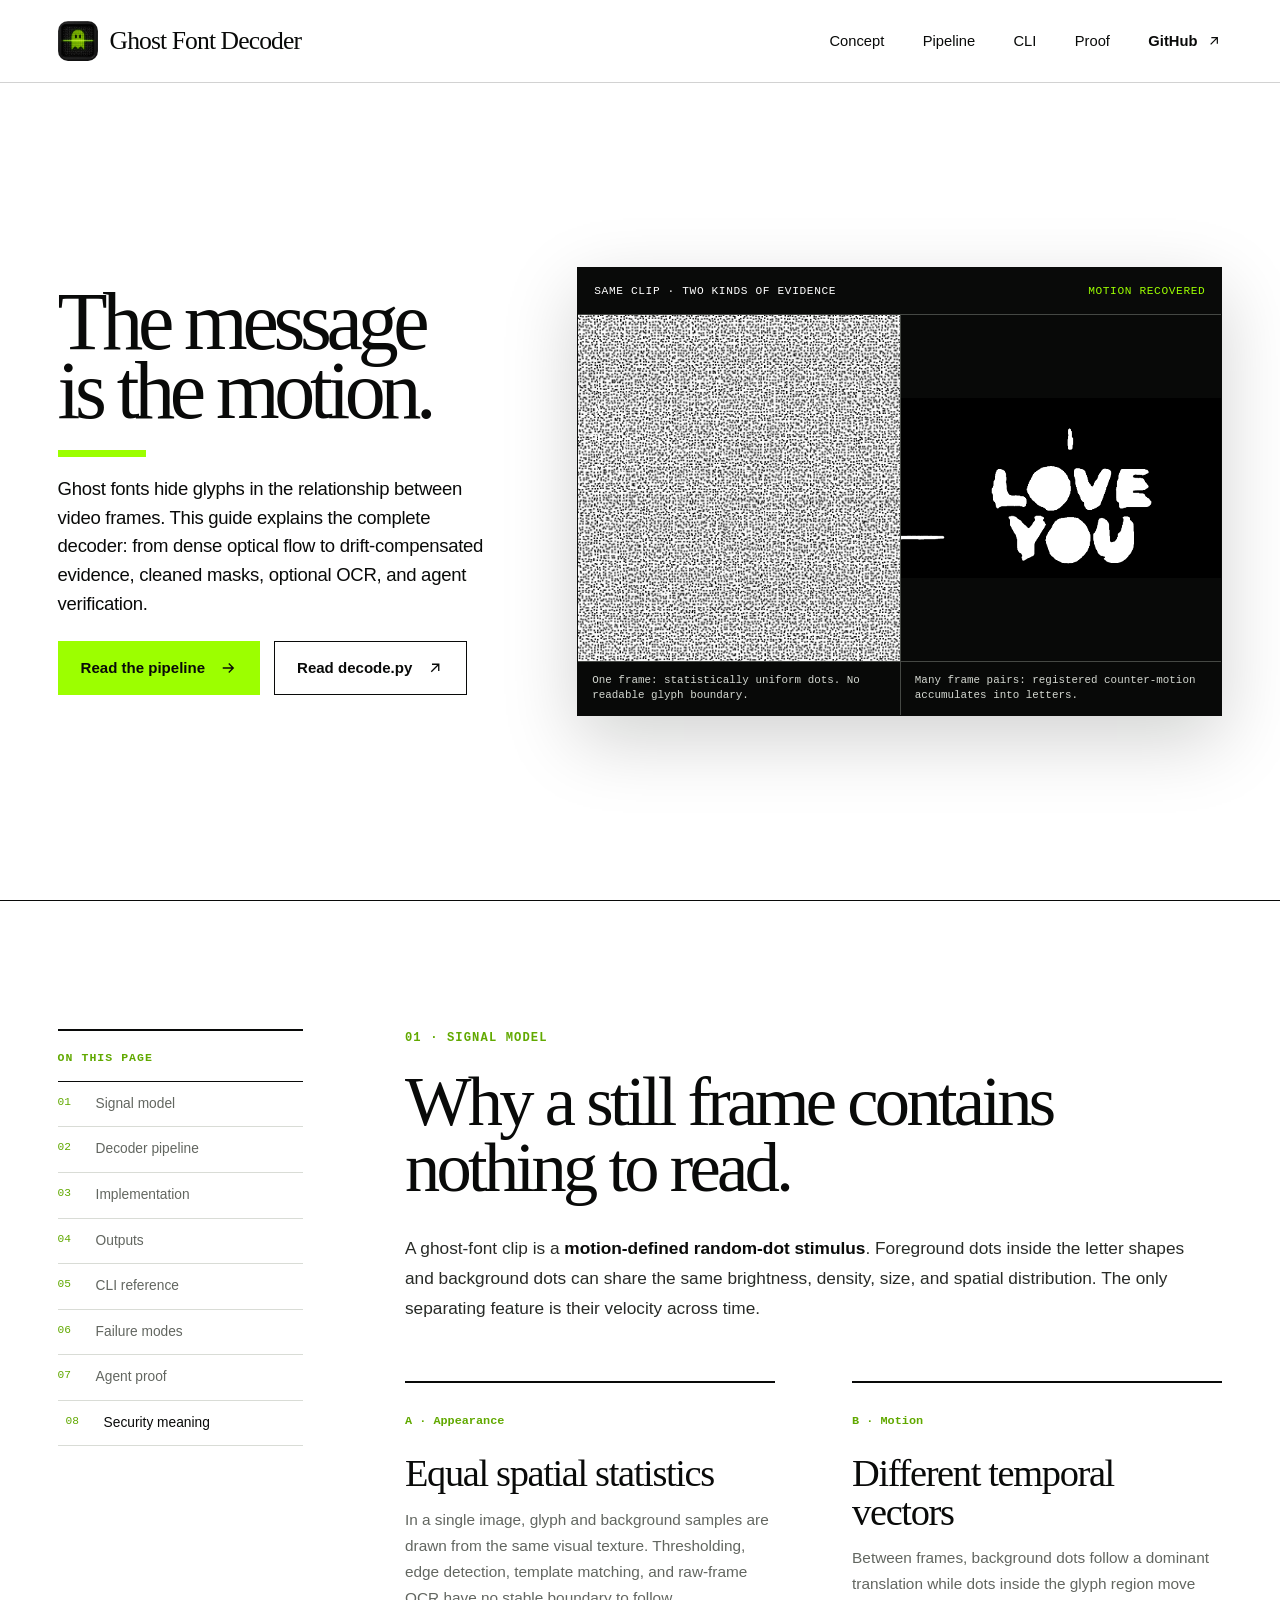
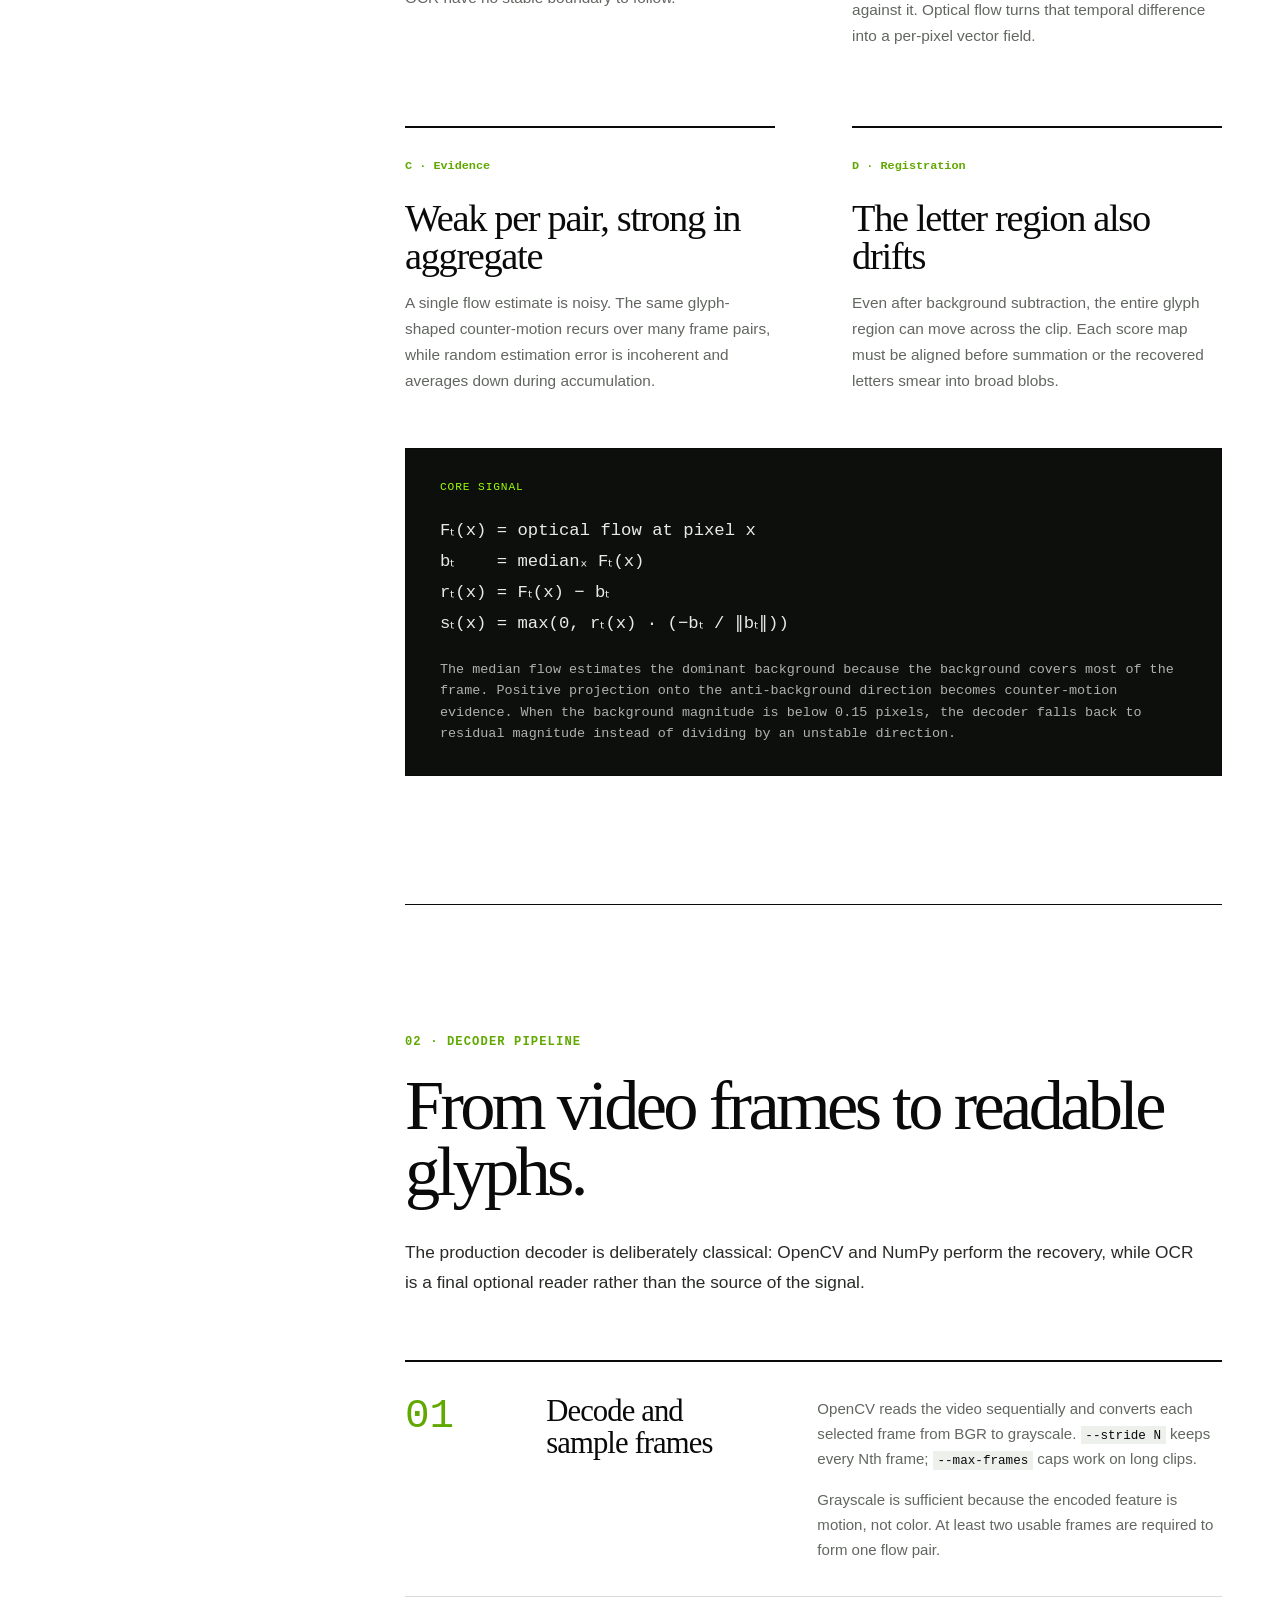
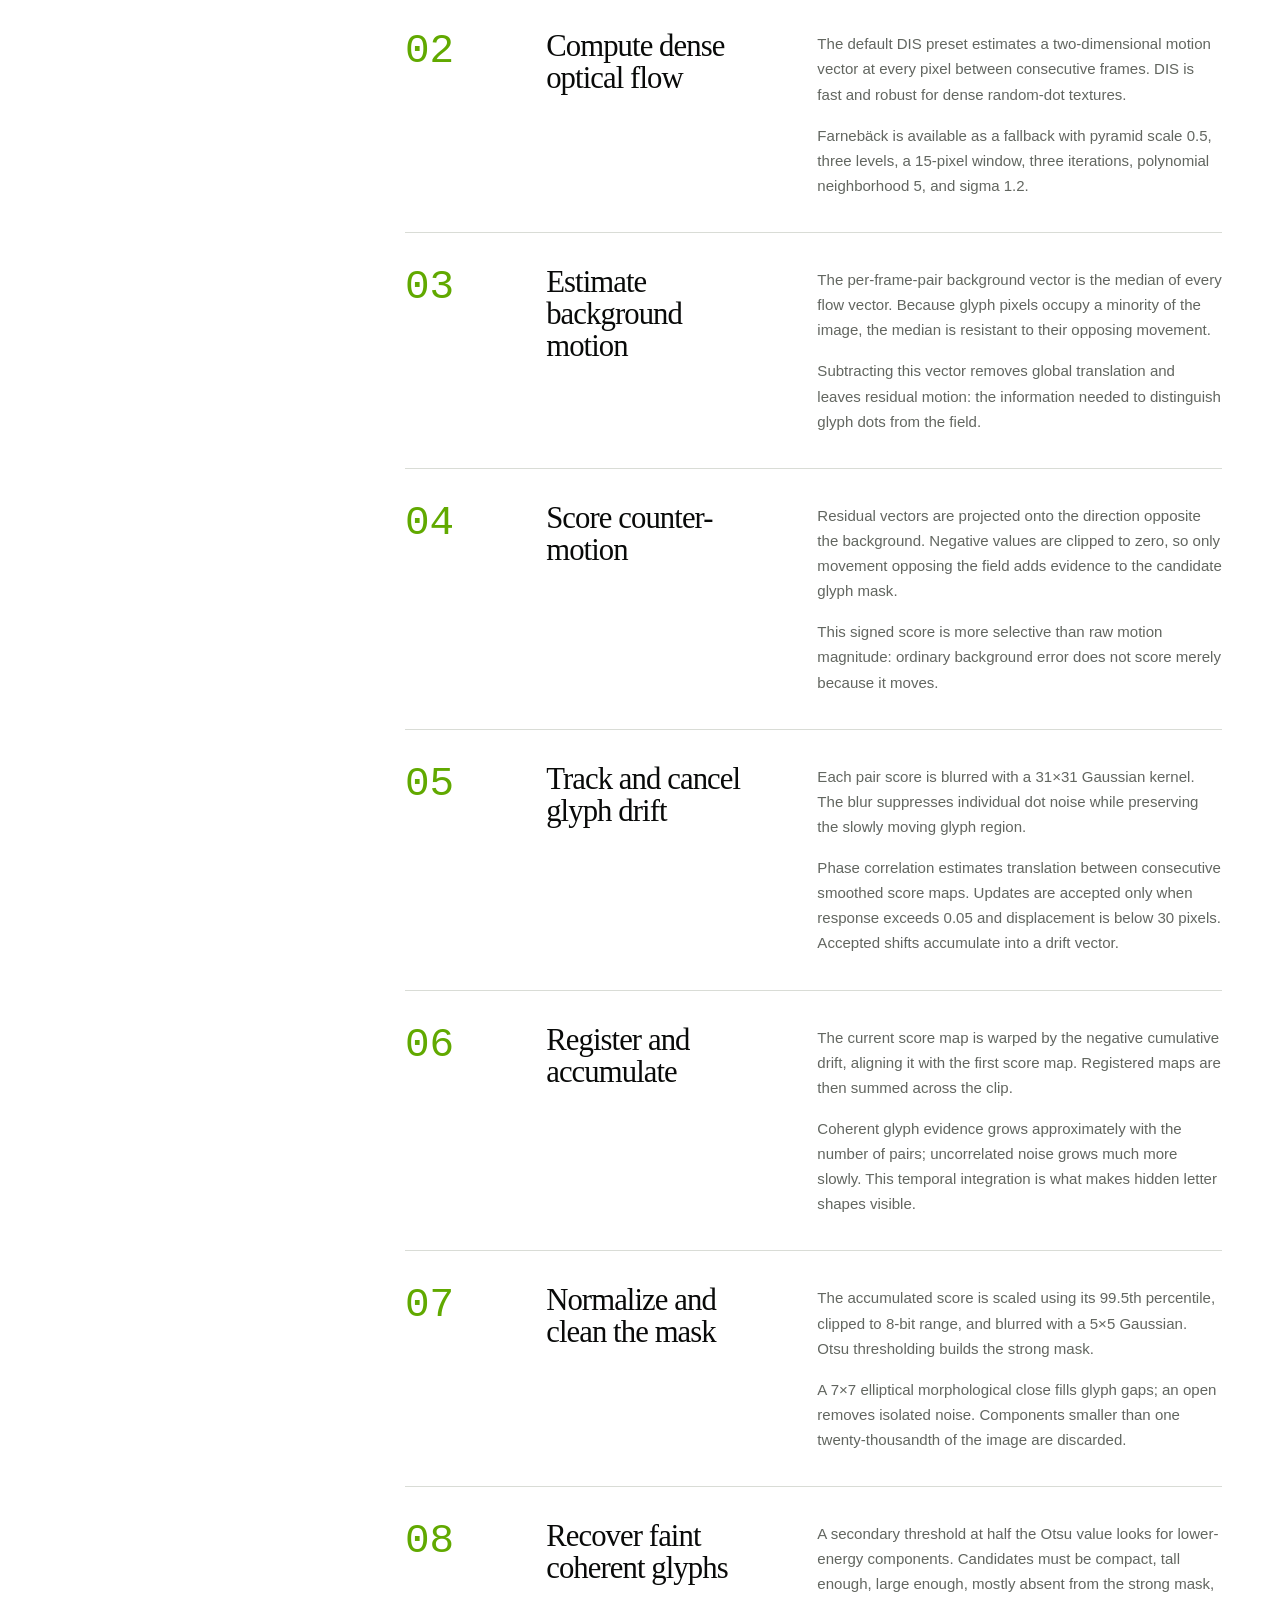
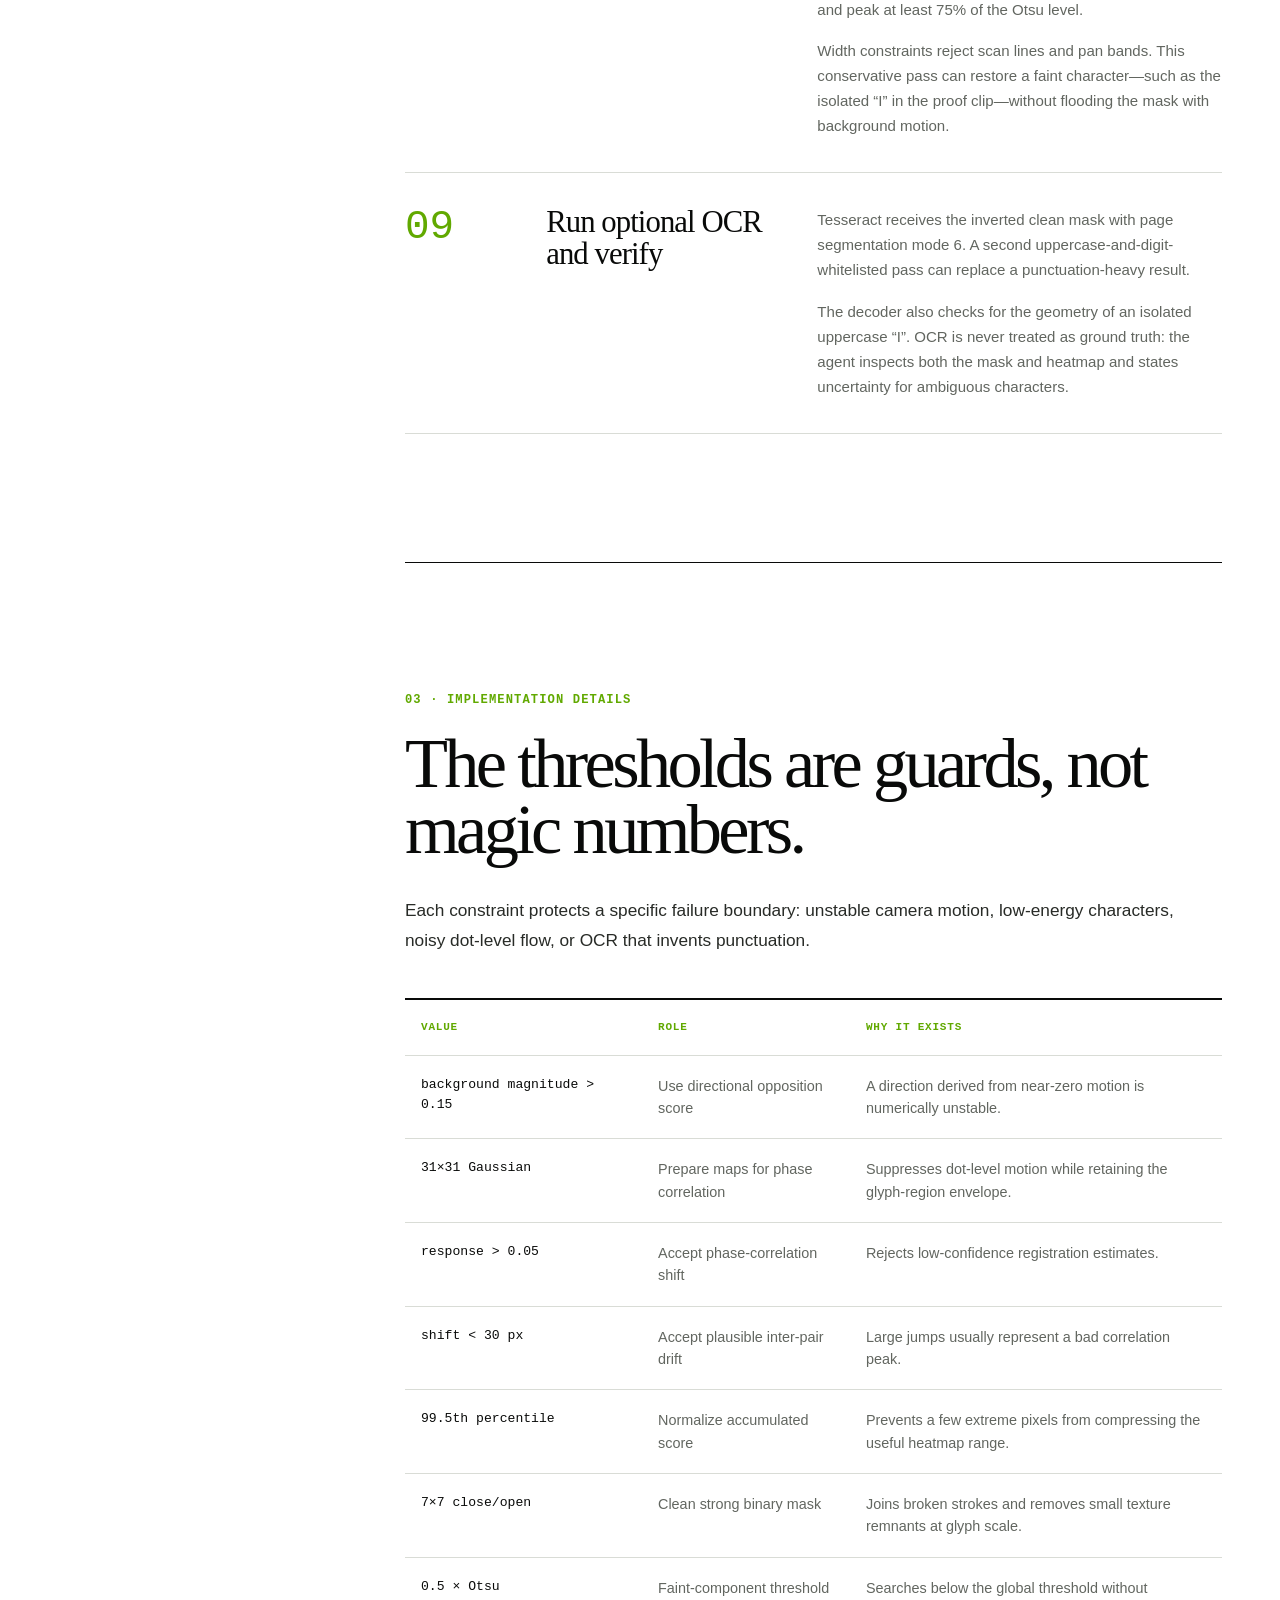
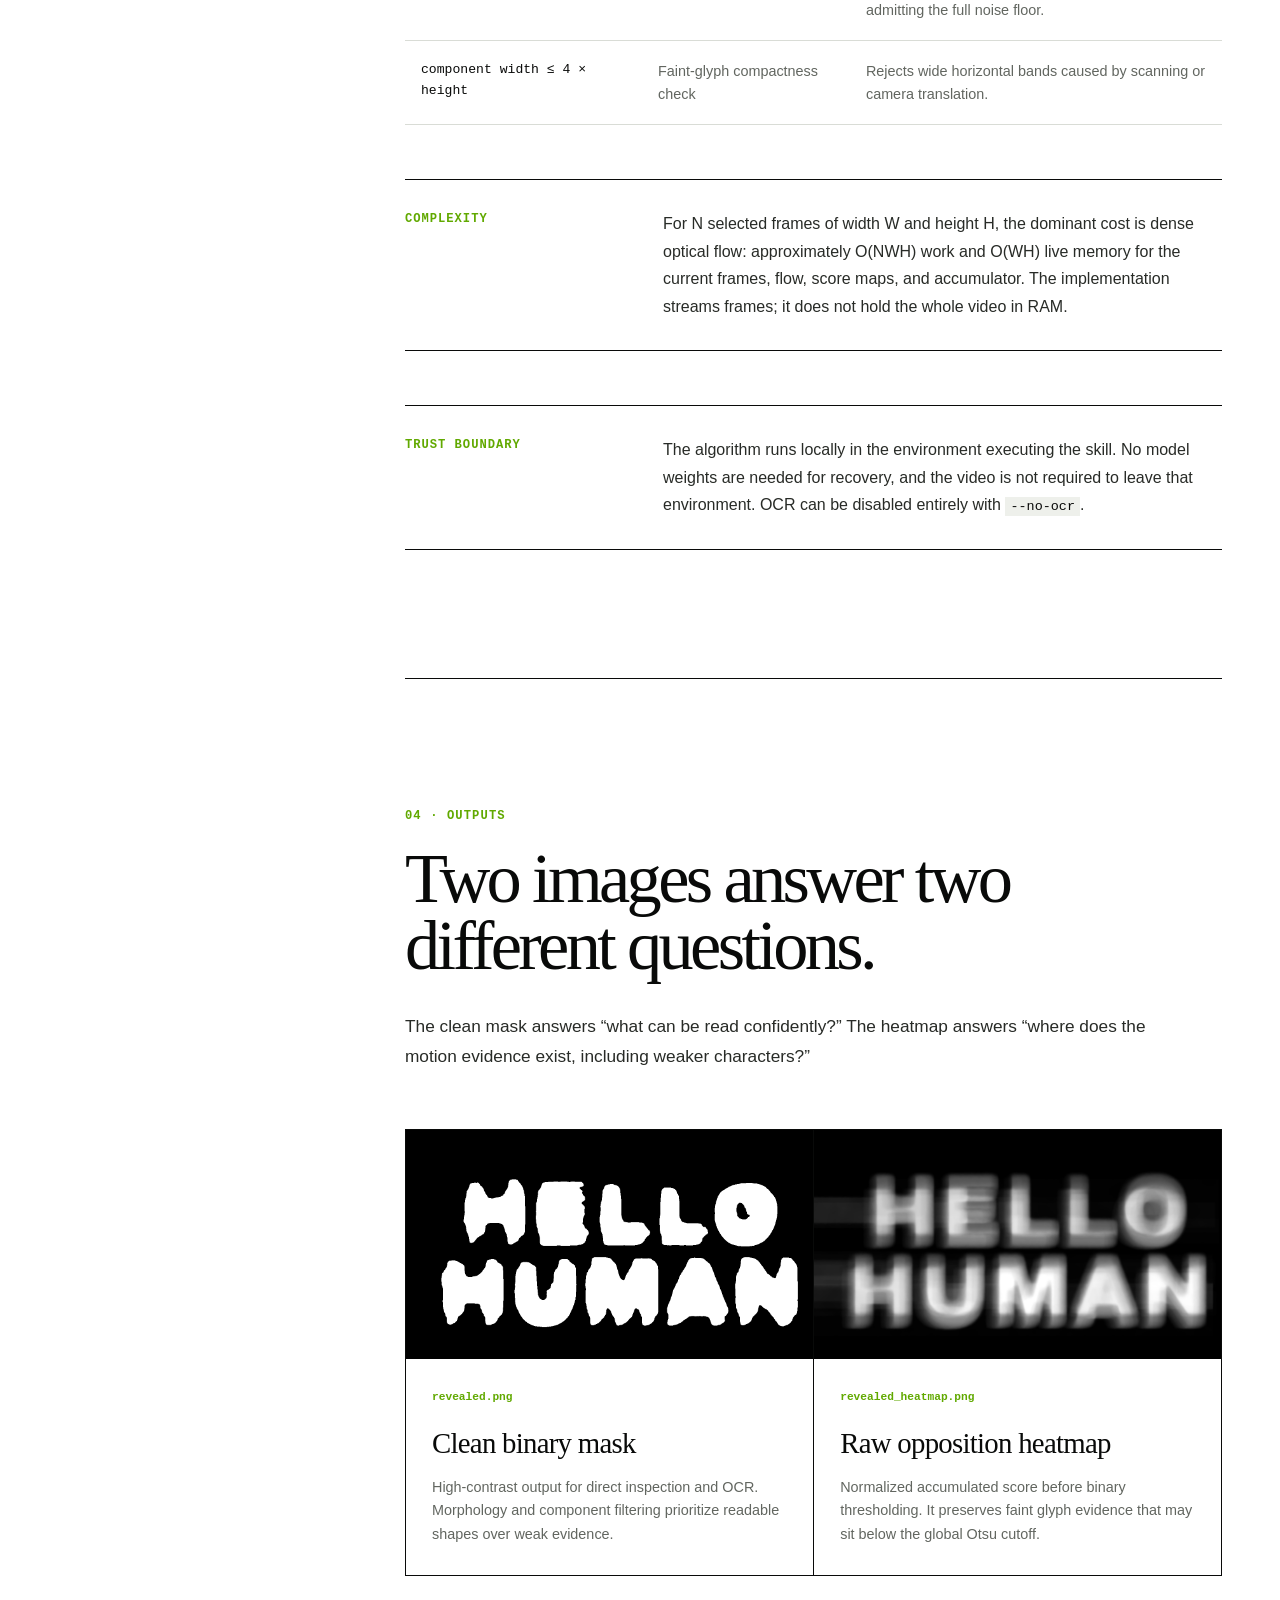
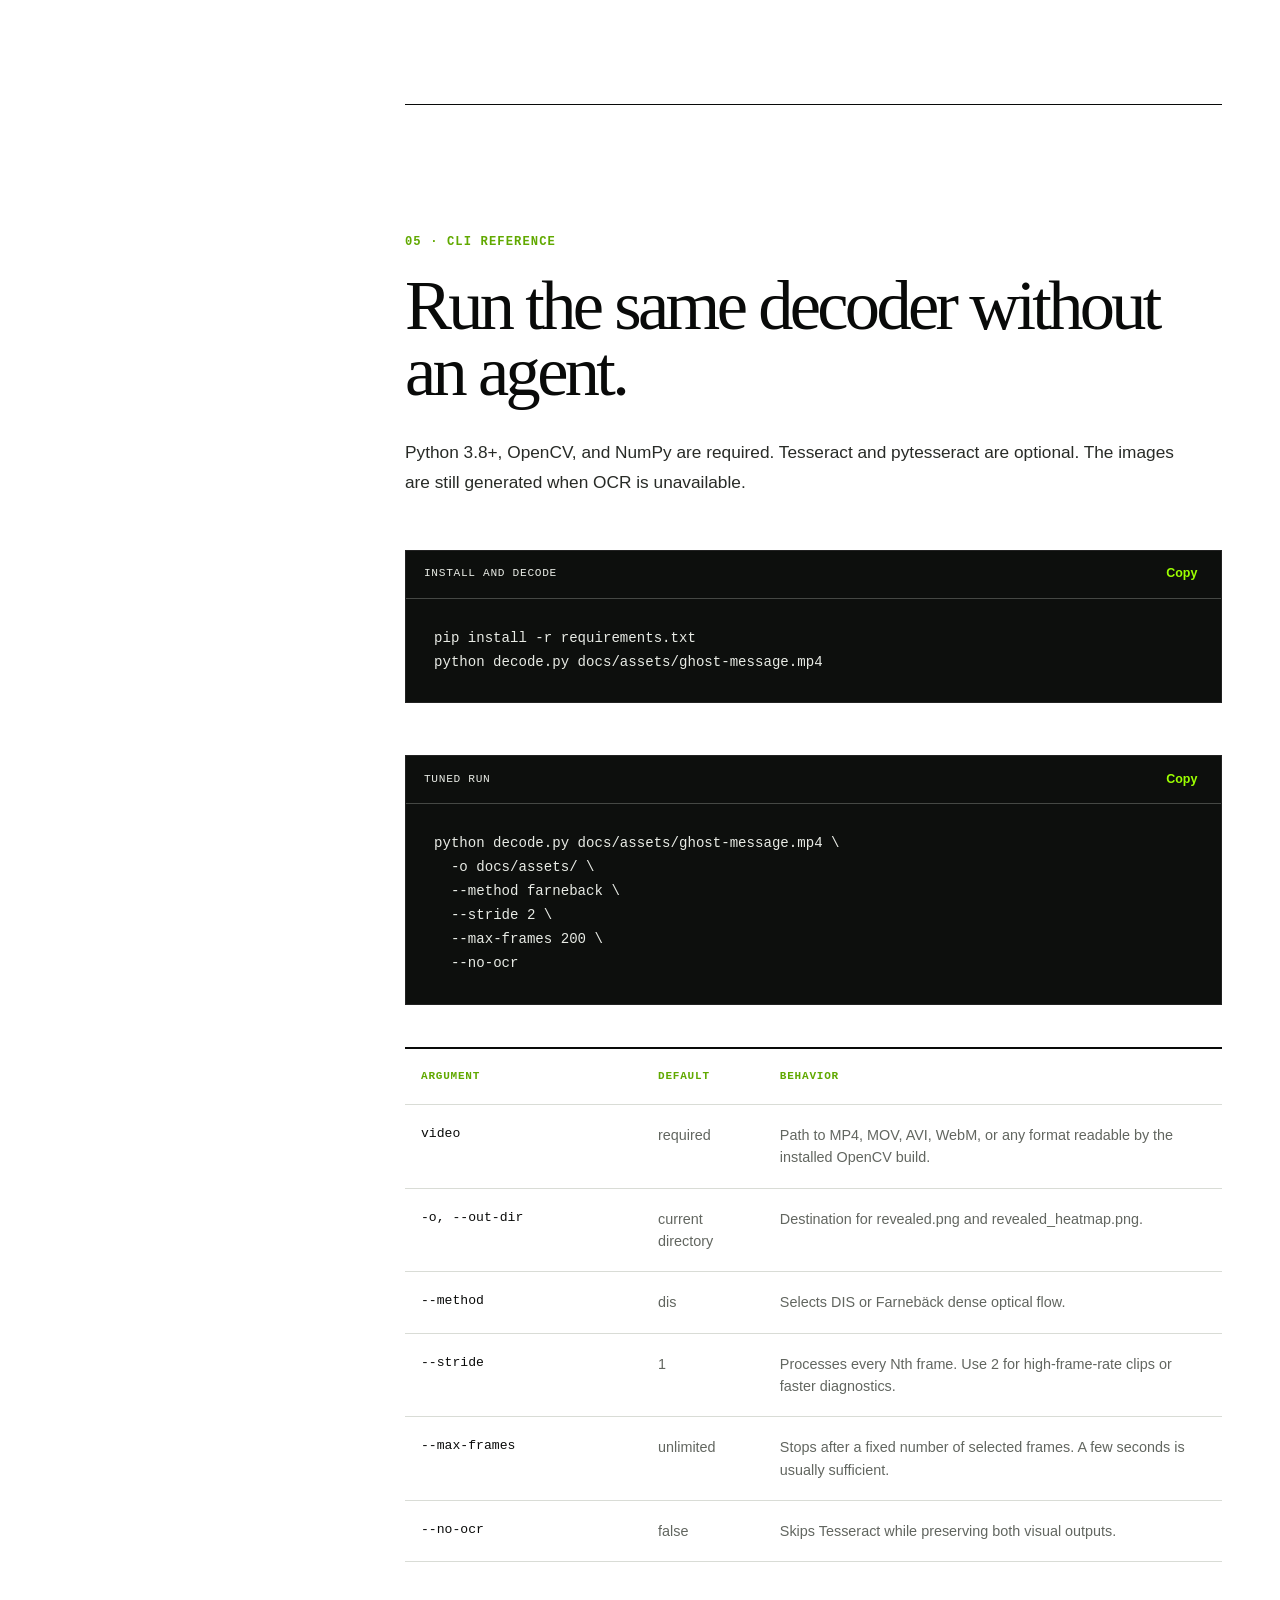
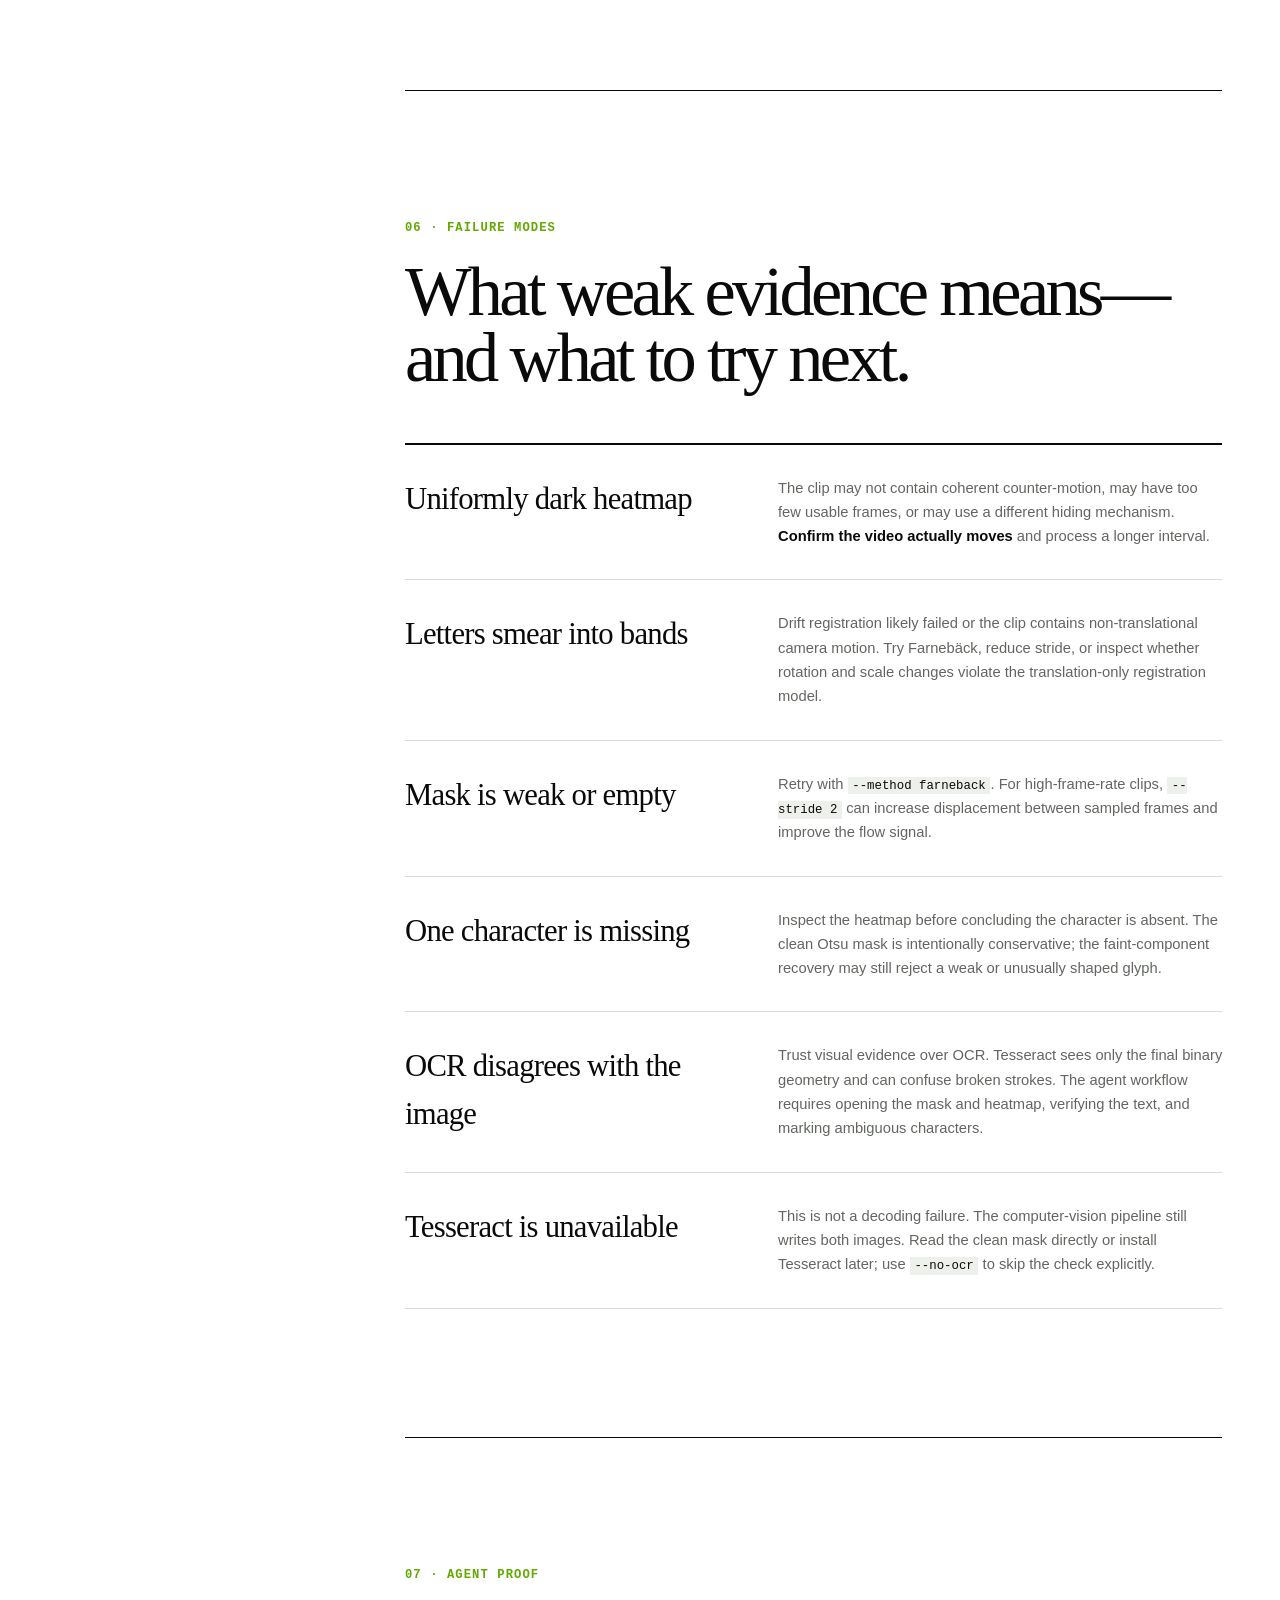
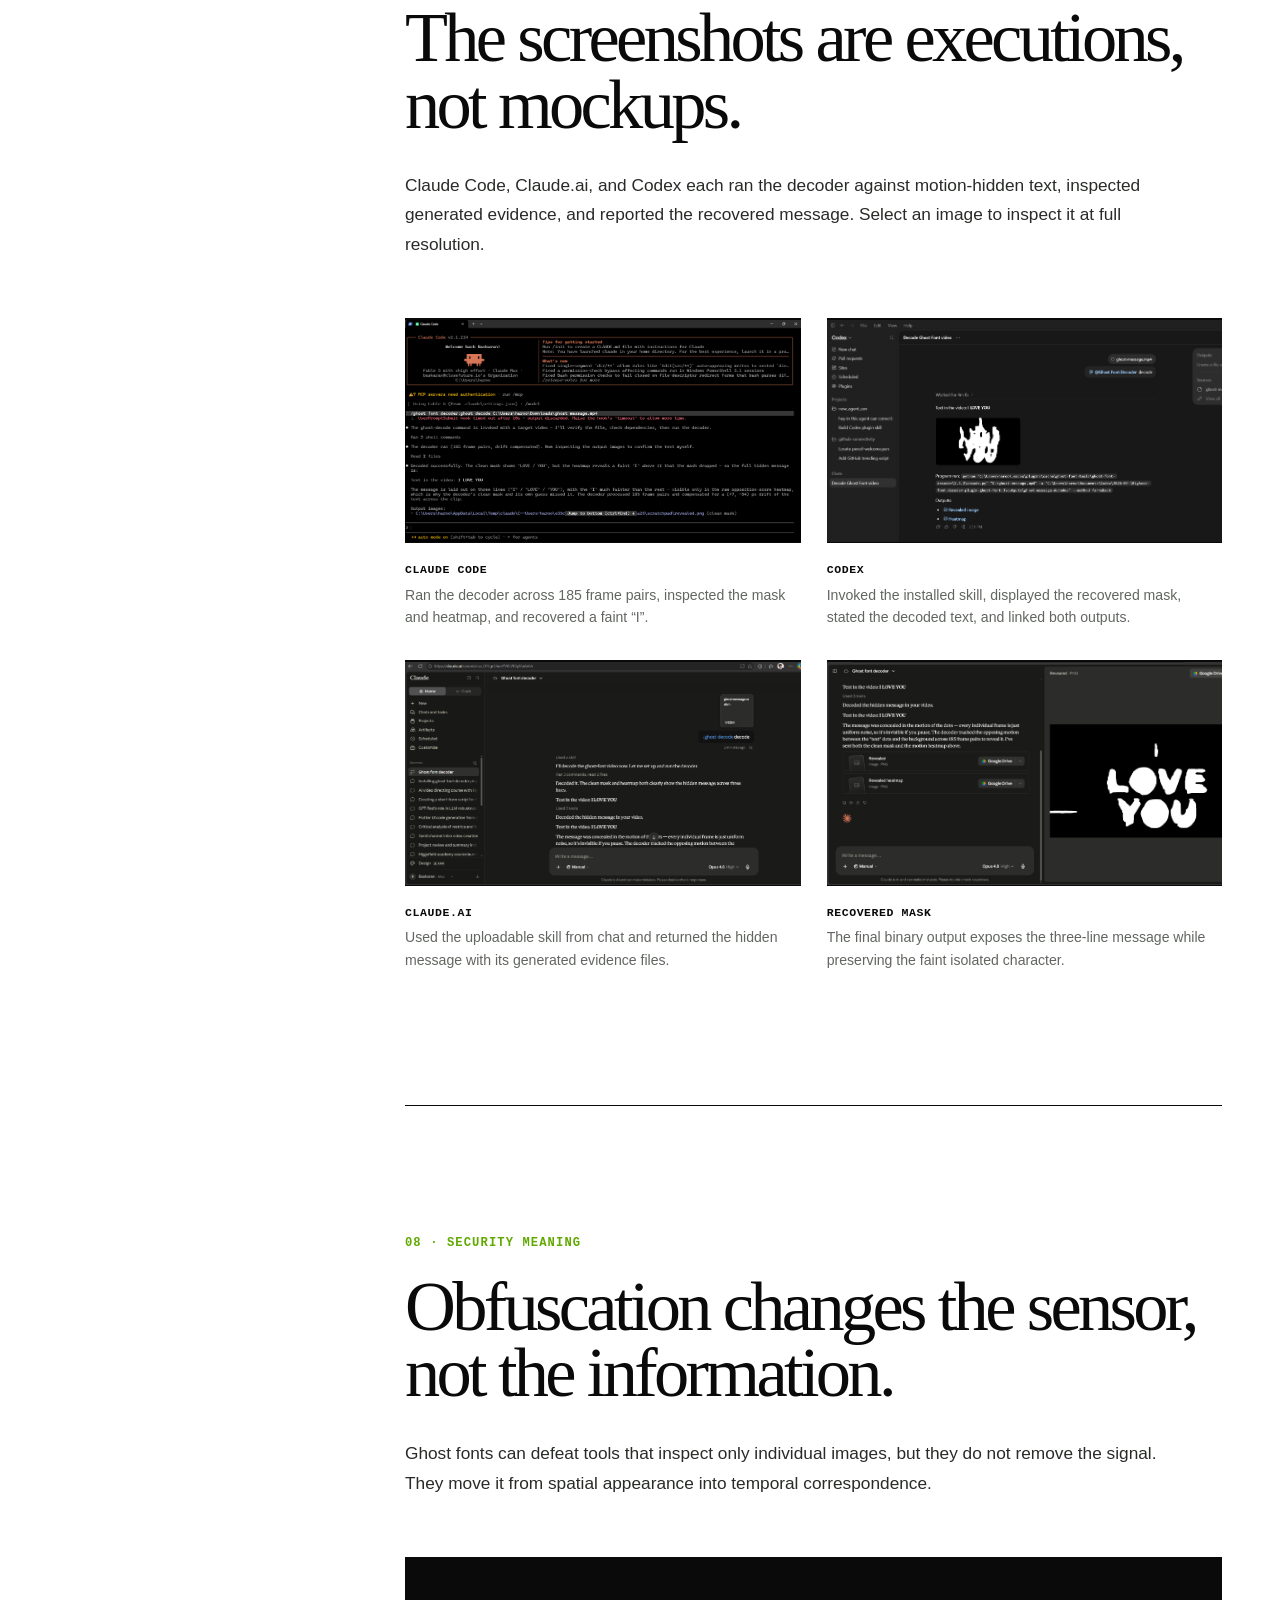
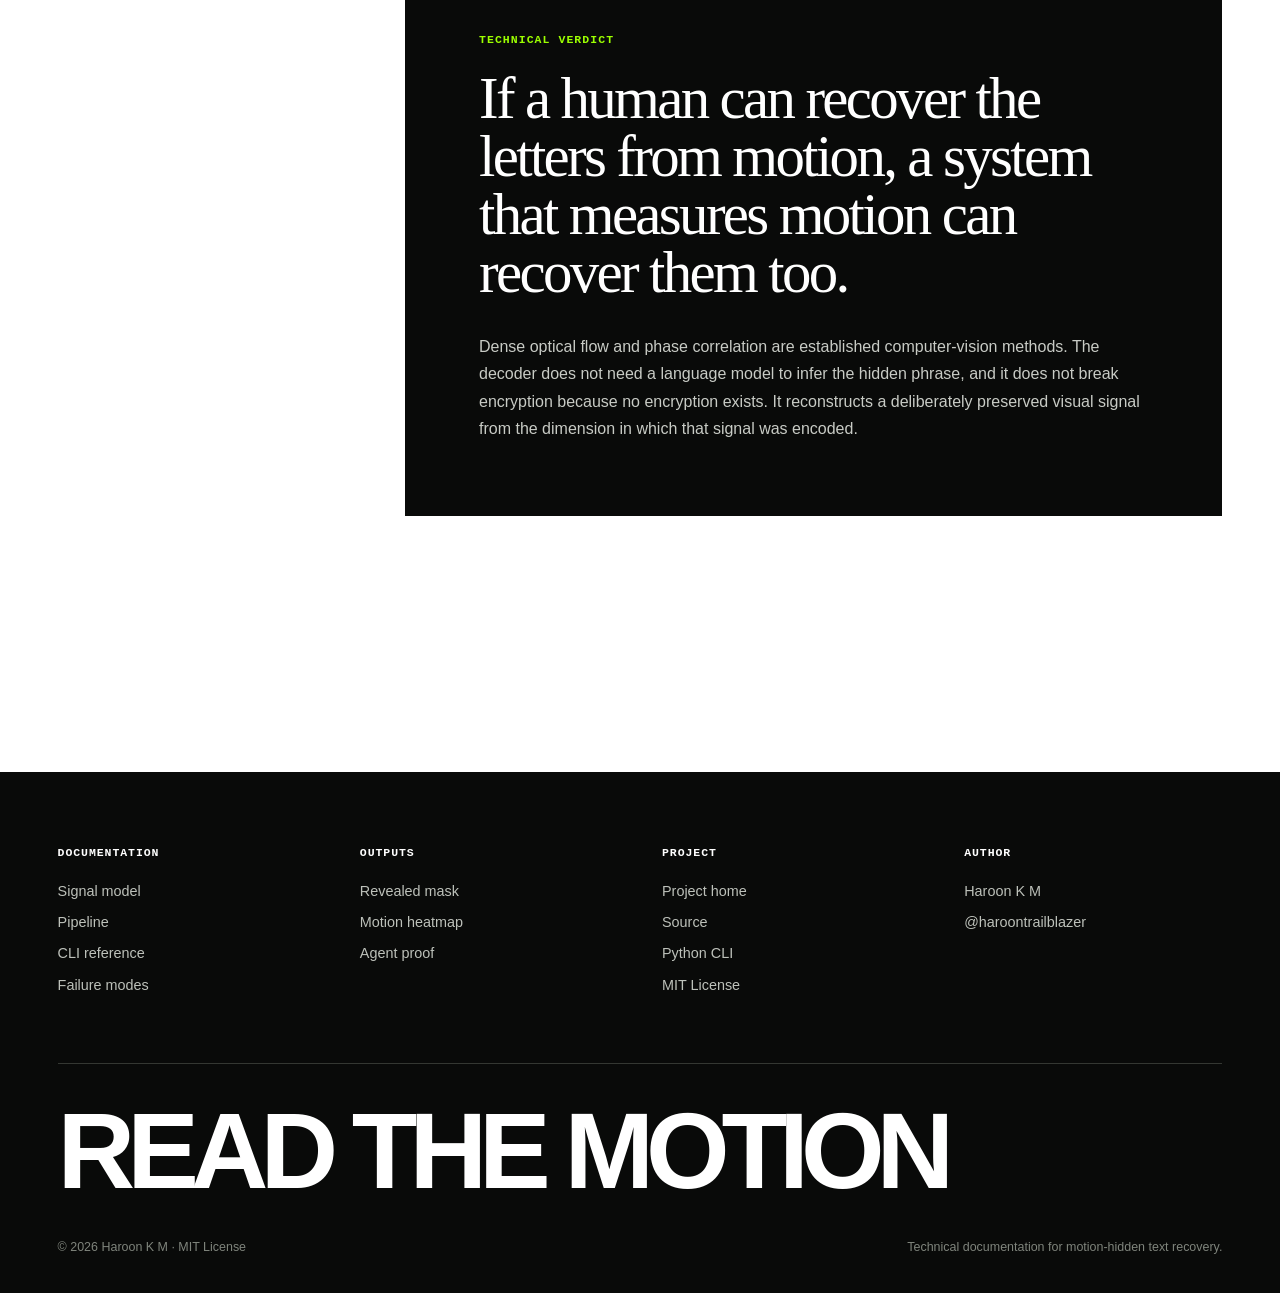
==== commit 9c6cd58f: "Implement structural updates and optimizations across multiple modules" ====
--- a/docs/docs.html
+++ b/docs/docs.html
@@ -1292,7 +1292,7 @@
         <div class="output-grid">
           <article class="output-card">
             <div class="output-media">
-              <img src="../examples/revealed.png" alt="Clean binary mask revealing HELLO HUMAN" loading="lazy">
+              <img src="assets/revealed.png" alt="Clean binary mask revealing HELLO HUMAN" loading="lazy">
             </div>
             <div class="output-copy">
               <span>revealed.png</span>
@@ -1305,7 +1305,7 @@
           </article>
           <article class="output-card">
             <div class="output-media">
-              <img src="../examples/revealed_heatmap.png" alt="Raw accumulated opposition heatmap revealing HELLO HUMAN" loading="lazy">
+              <img src="assets/revealed_heatmap.png" alt="Raw accumulated opposition heatmap revealing HELLO HUMAN" loading="lazy">
             </div>
             <div class="output-copy">
               <span>revealed_heatmap.png</span>
@@ -1333,7 +1333,7 @@
             <button class="copy-button" type="button" data-copy="cli-basic">Copy</button>
           </div>
           <pre id="cli-basic">pip install -r requirements.txt
-python decode.py examples/ghost-message.mp4</pre>
+python decode.py docs/assets/ghost-message.mp4</pre>
         </div>
 
         <div class="code-shell">
@@ -1341,8 +1341,8 @@
             <span>Tuned run</span>
             <button class="copy-button" type="button" data-copy="cli-tuned">Copy</button>
           </div>
-          <pre id="cli-tuned">python decode.py VIDEO \
-  -o OUT_DIR \
+          <pre id="cli-tuned">python decode.py docs/assets/ghost-message.mp4 \
+  -o docs/assets/ \
   --method farneback \
   --stride 2 \
   --max-frames 200 \
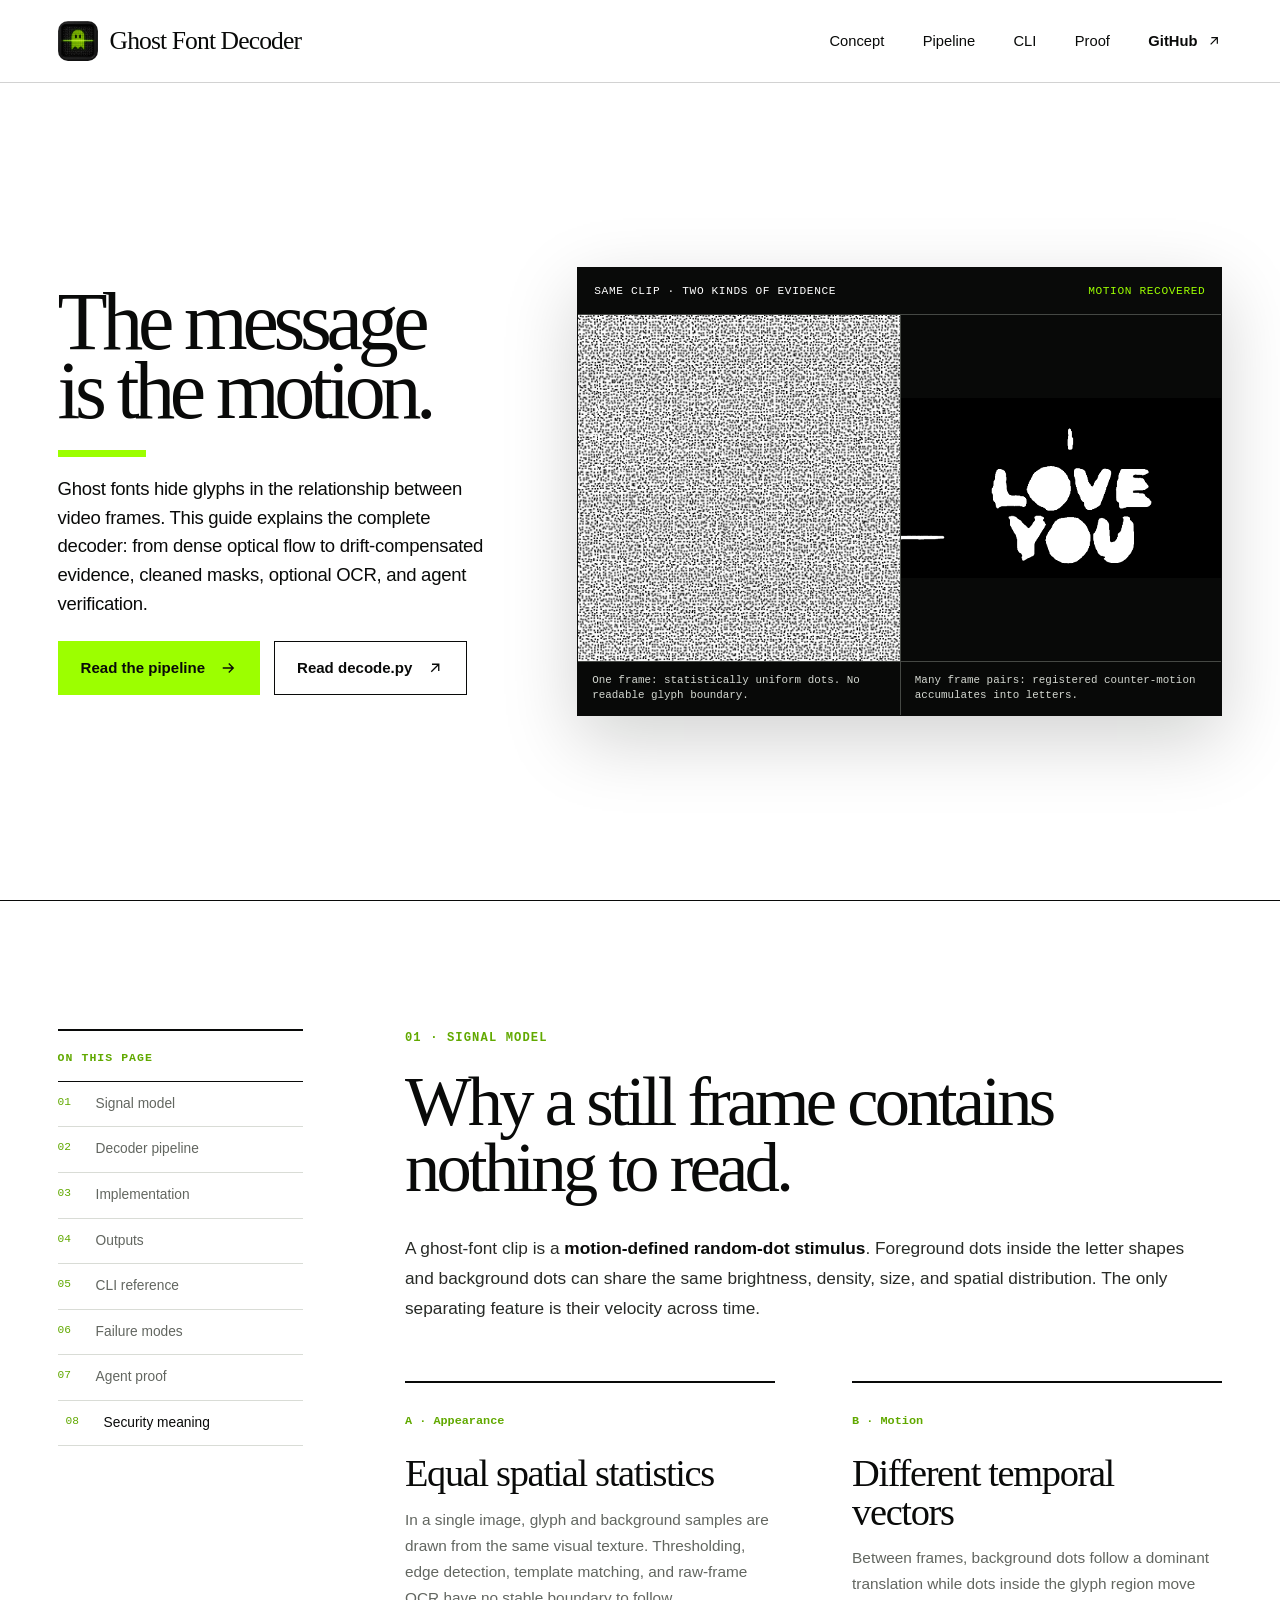
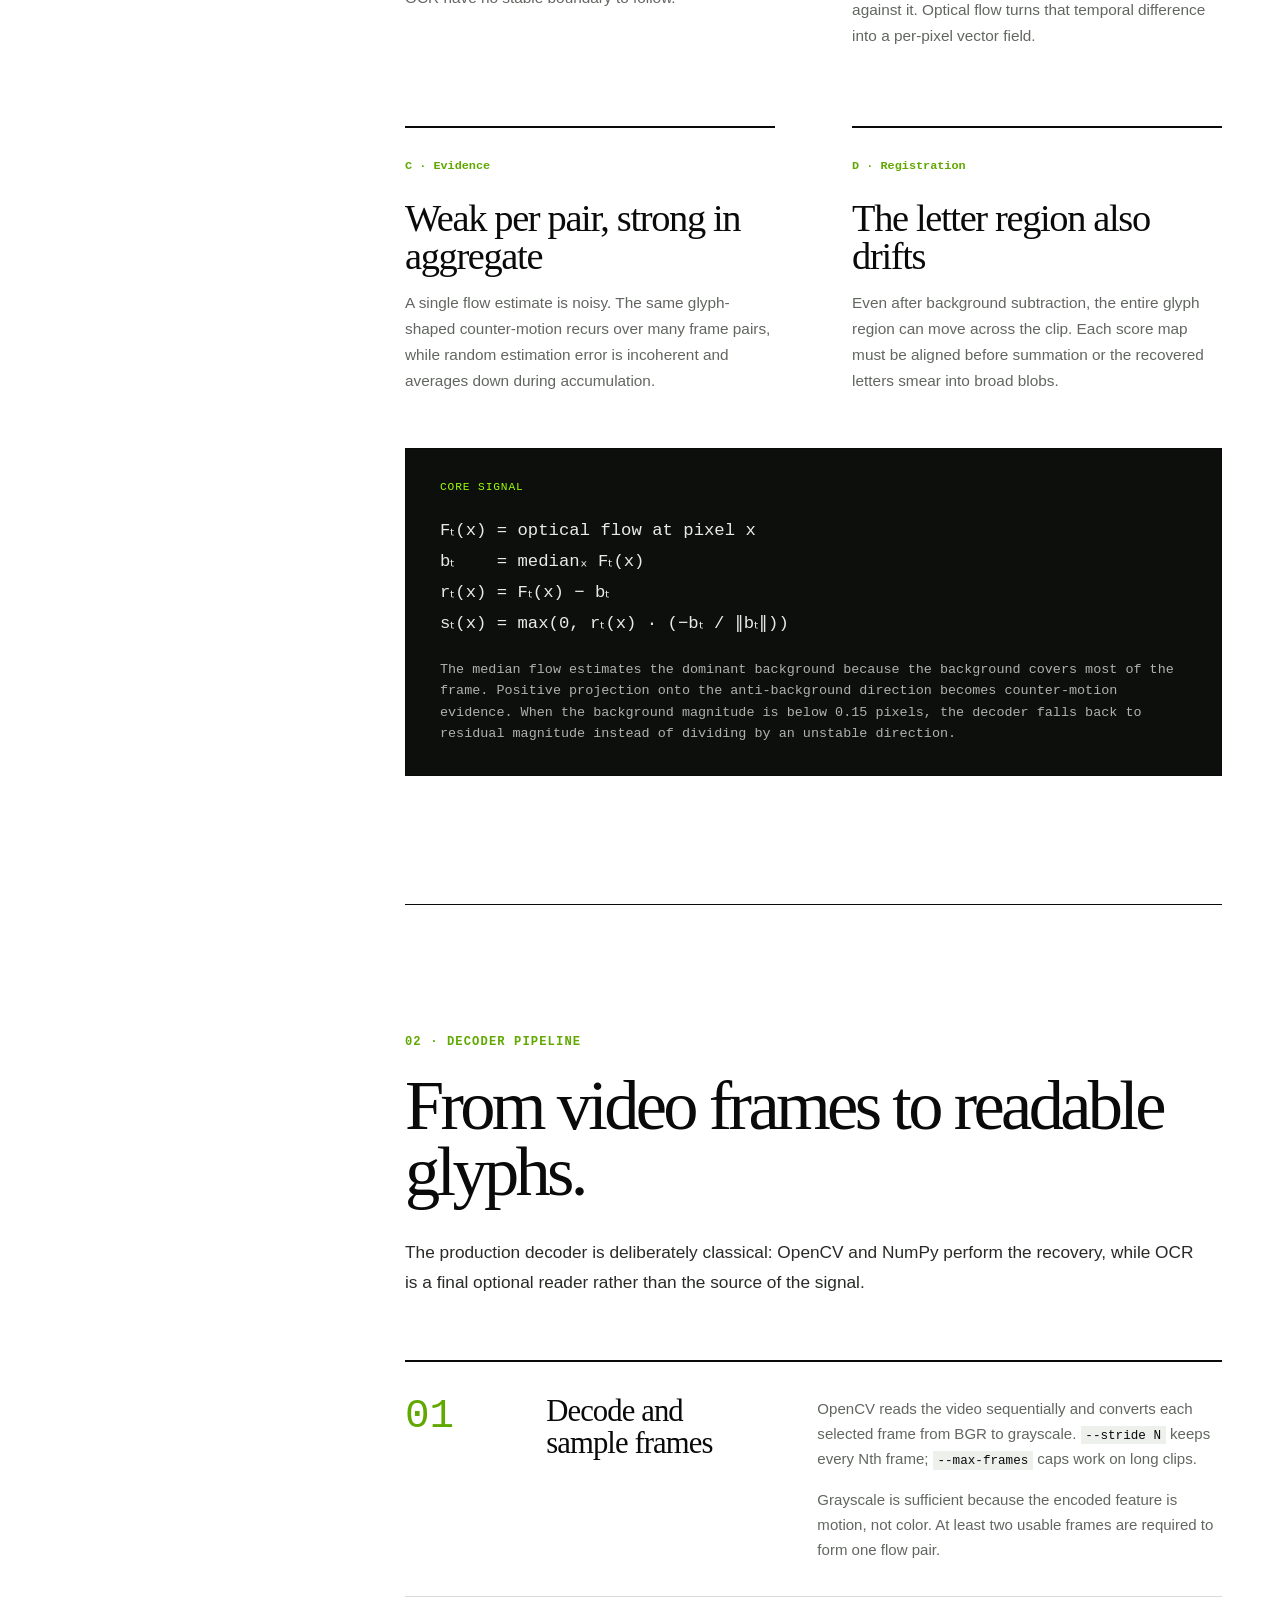
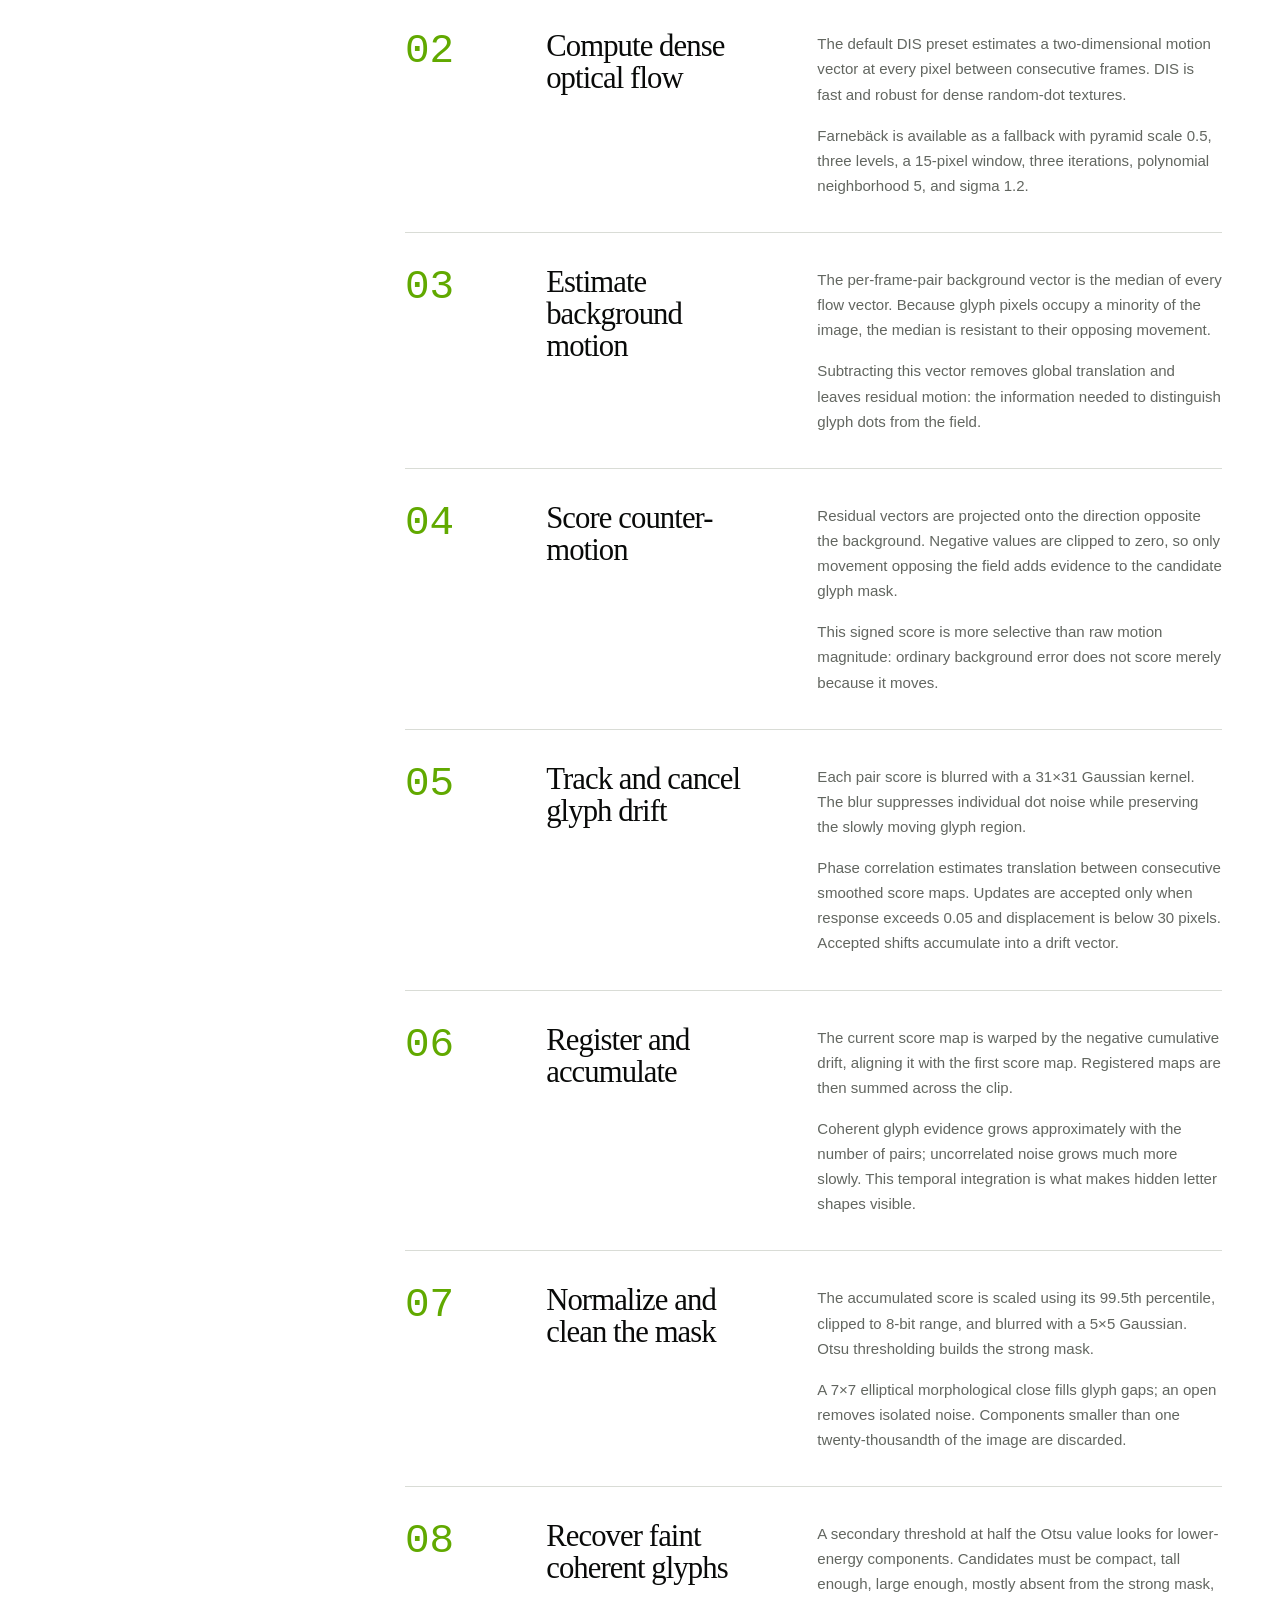
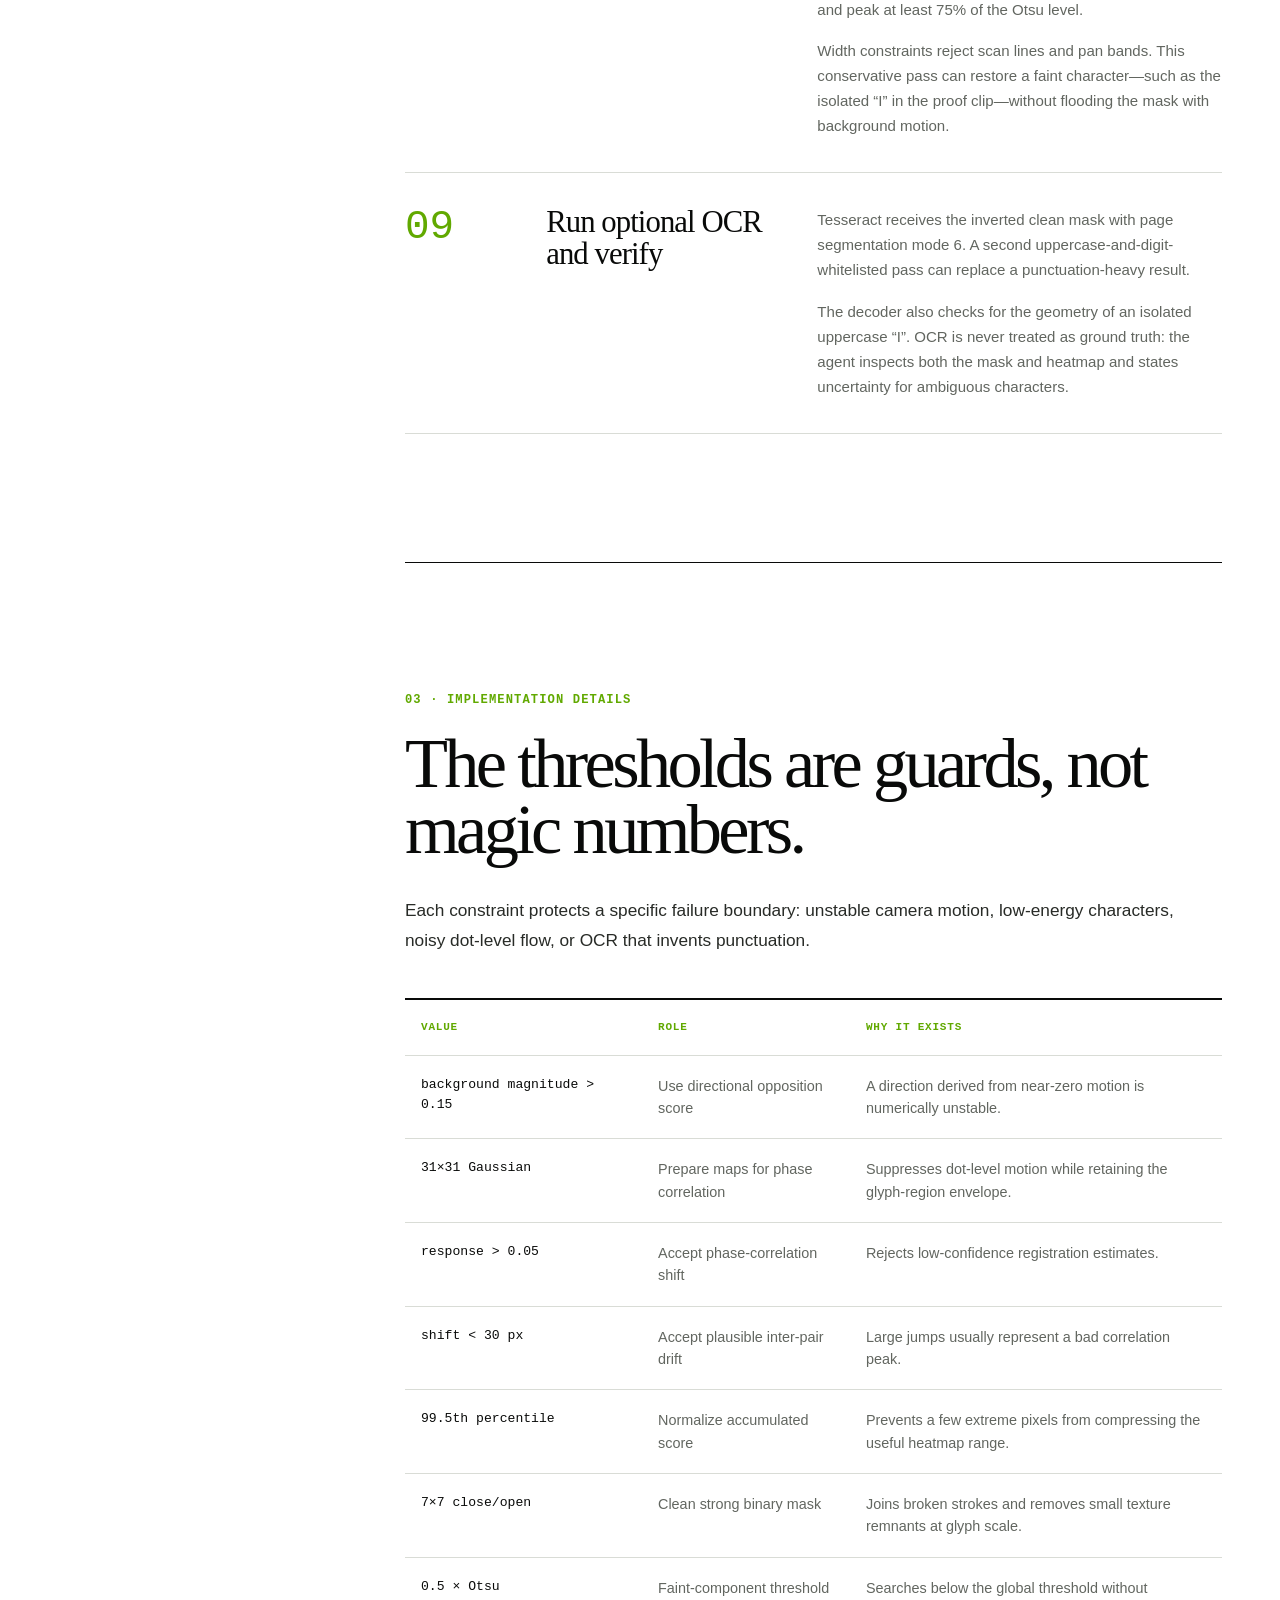
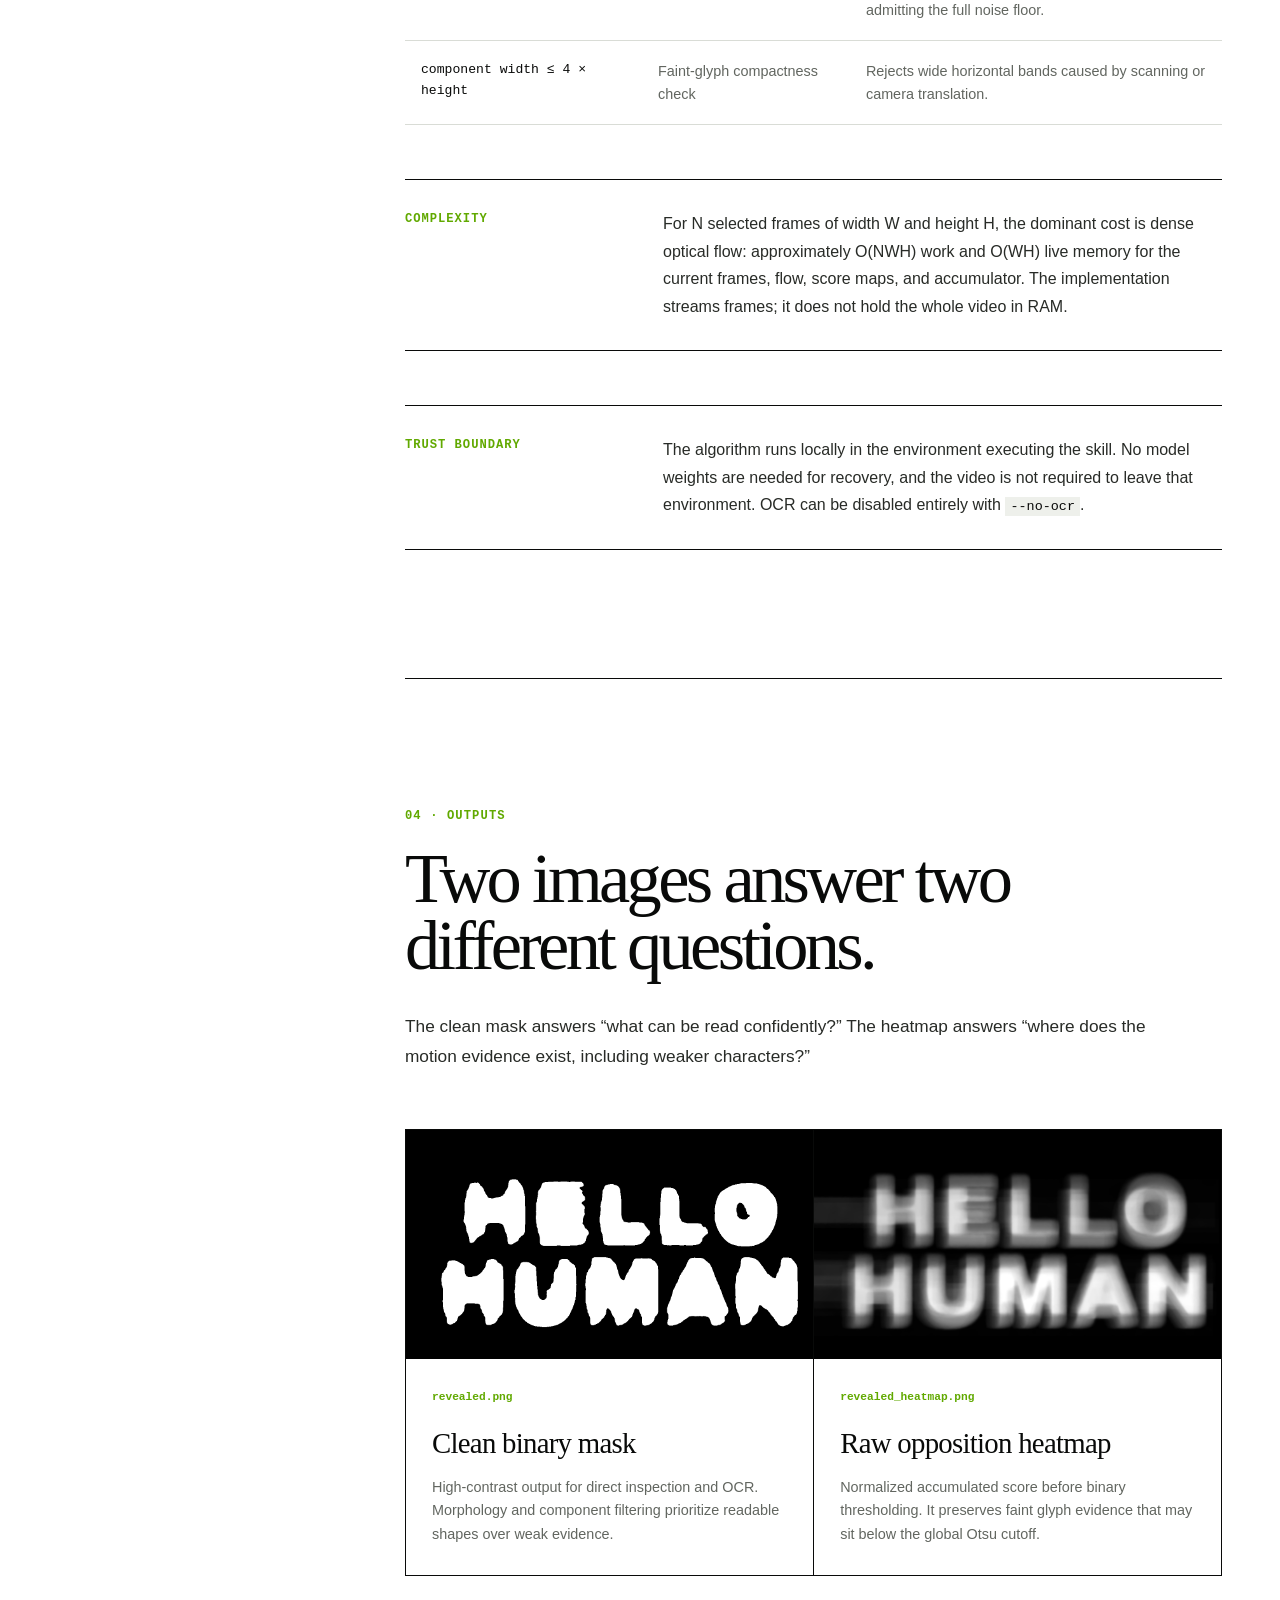
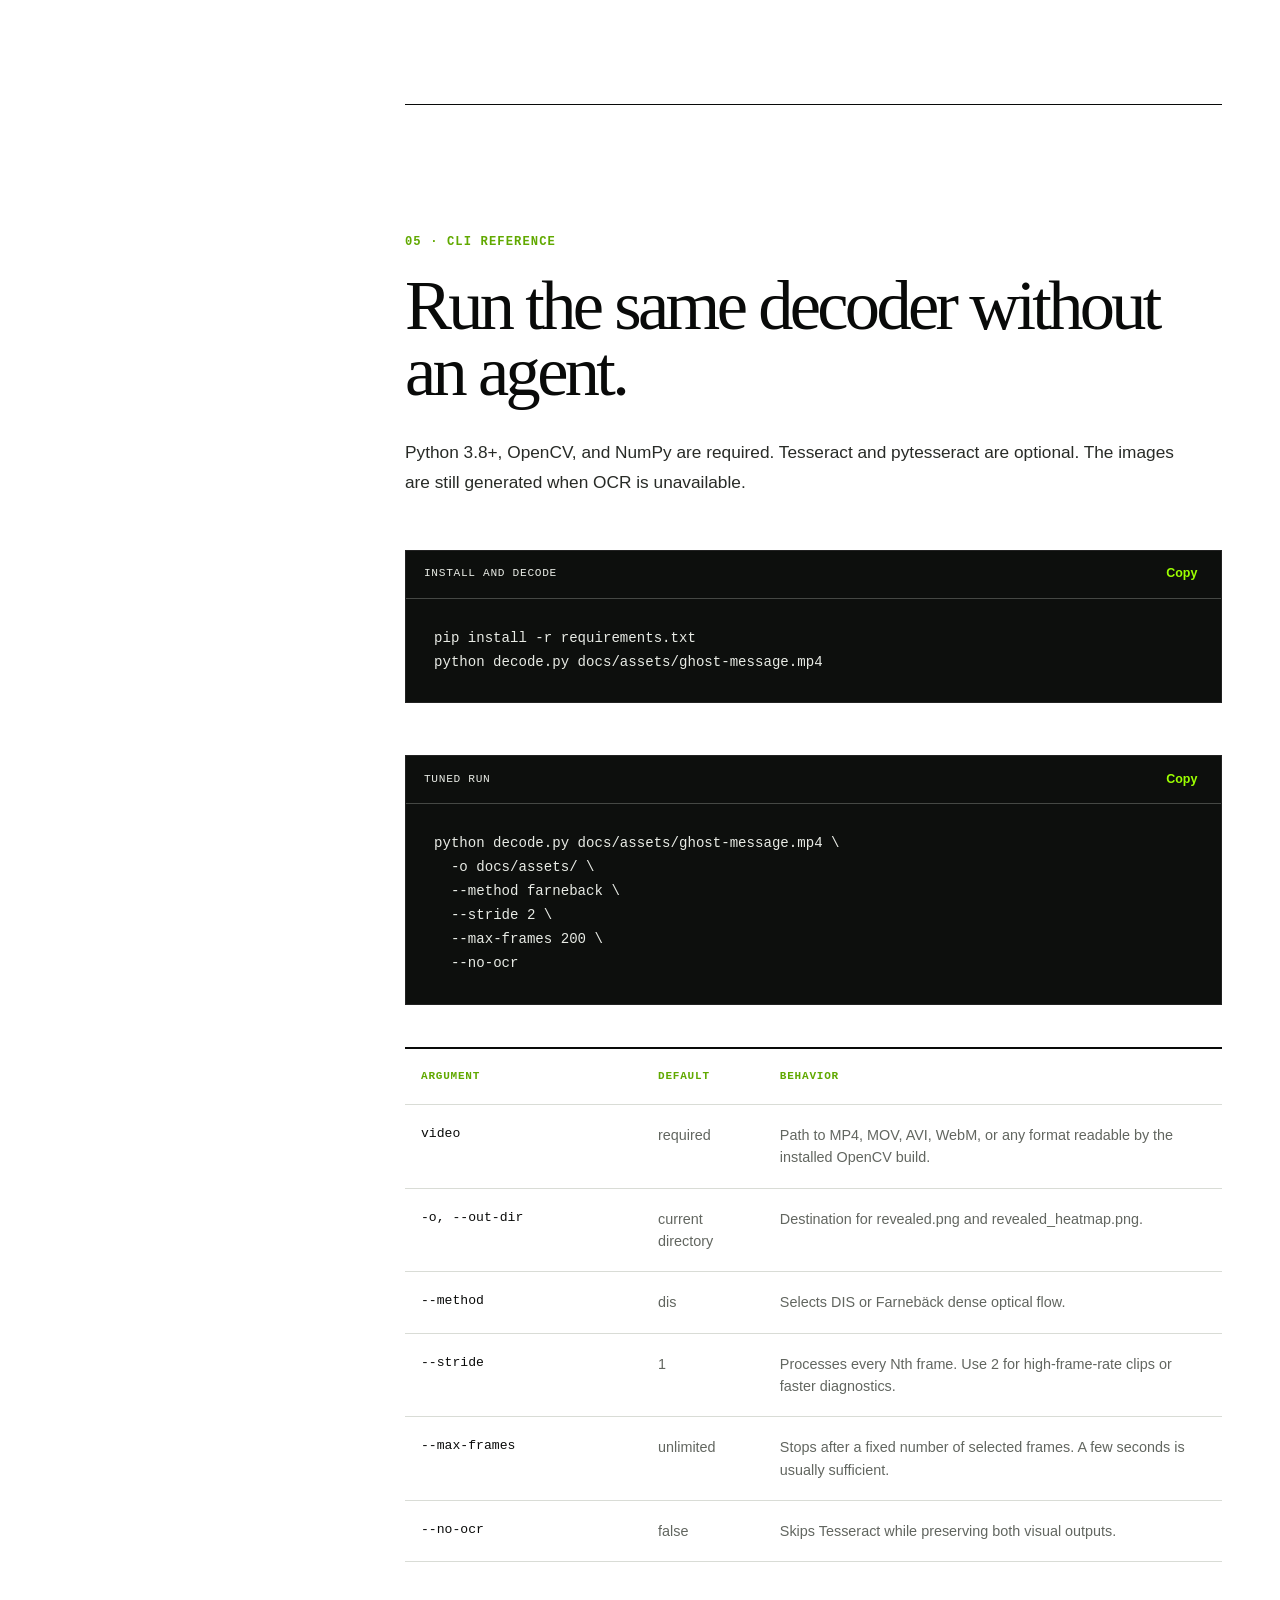
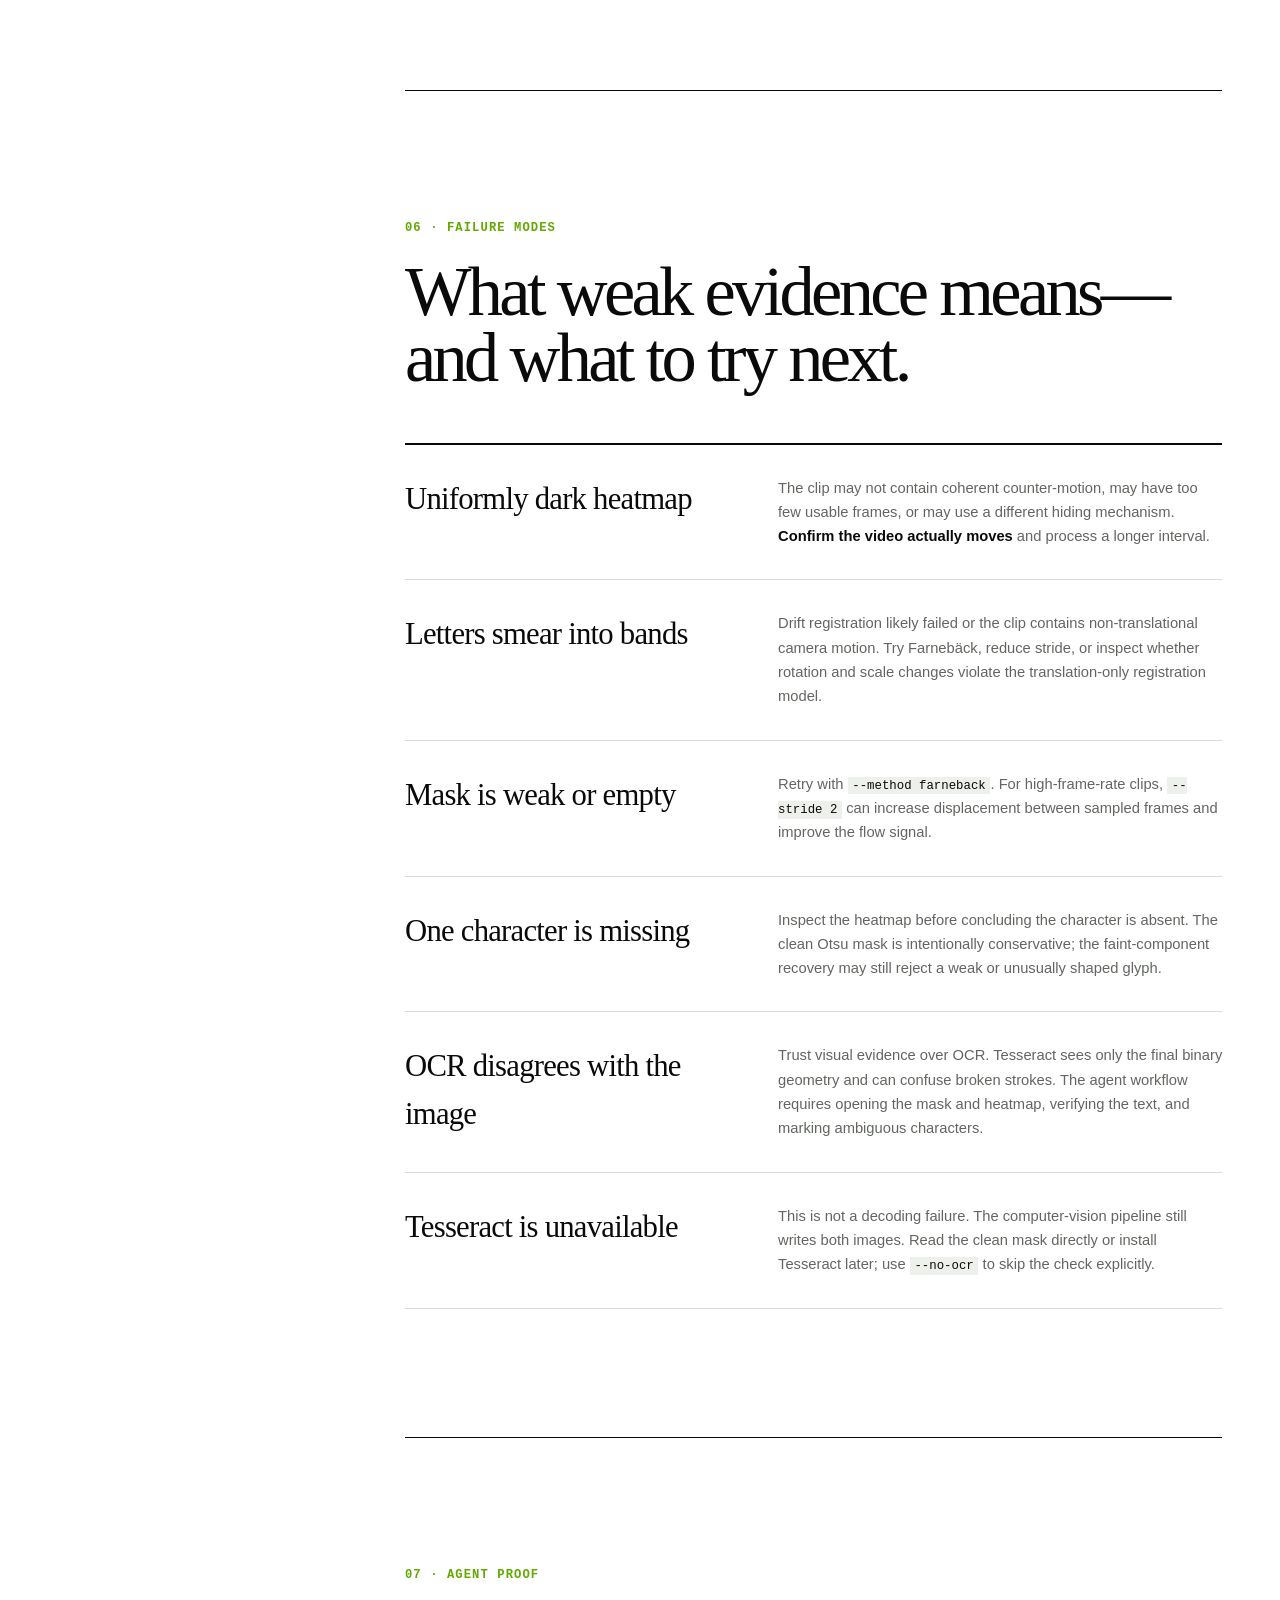
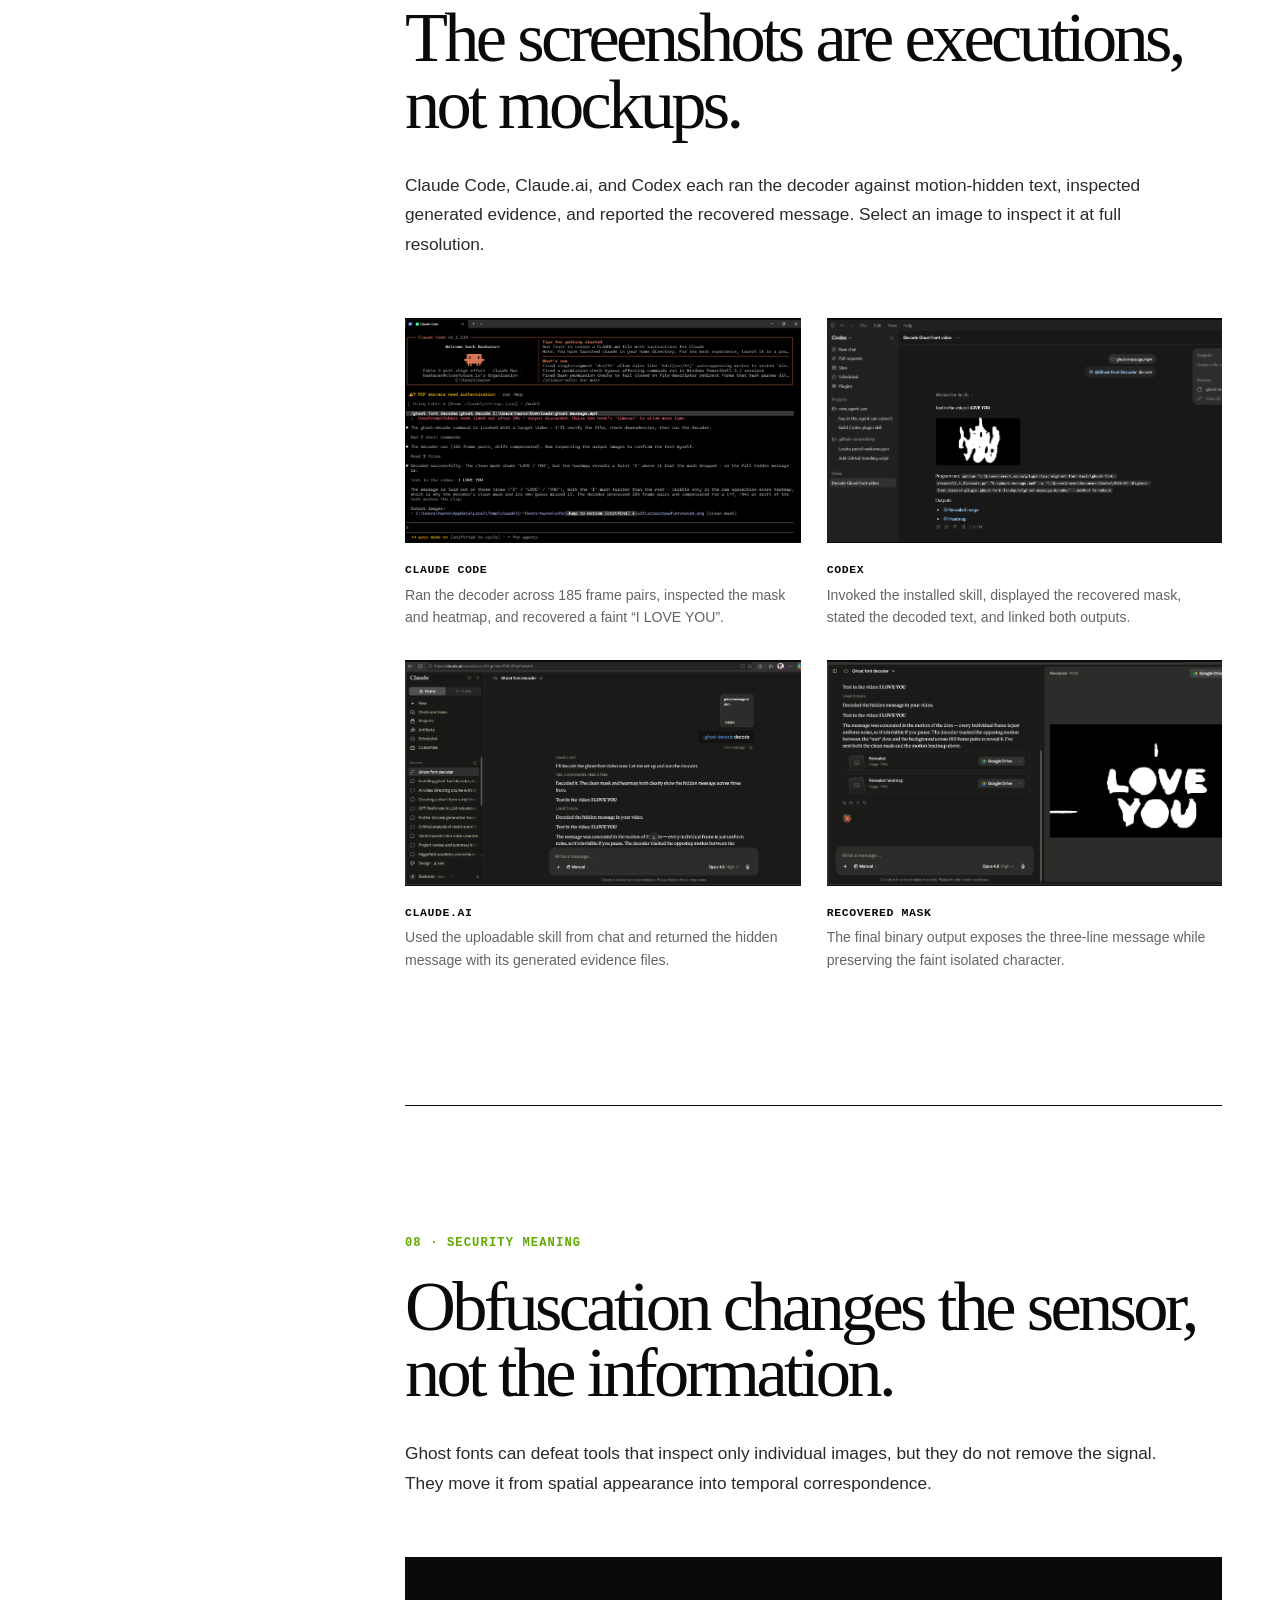
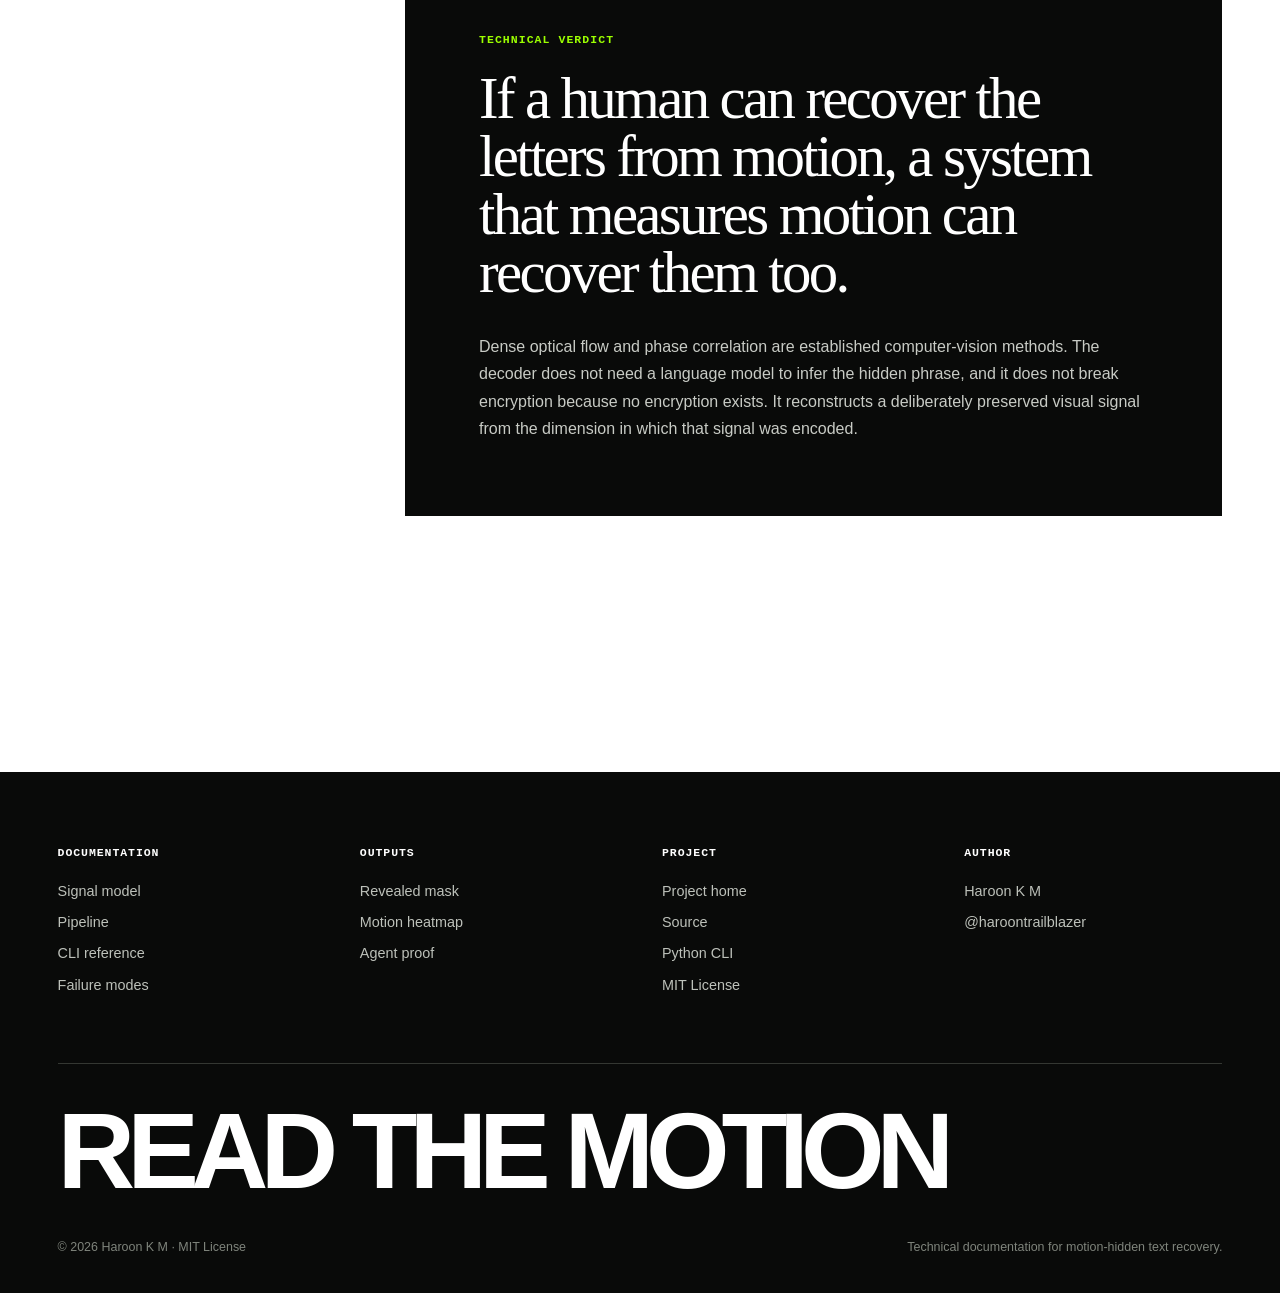
==== commit 39280a8c: "Update documentation with a more detailed example output" ====
--- a/docs/docs.html
+++ b/docs/docs.html
@@ -1464,7 +1464,7 @@
             </button>
             <figcaption>
               <strong>Claude Code</strong>
-              Ran the decoder across 185 frame pairs, inspected the mask and heatmap, and recovered a faint “I”.
+              Ran the decoder across 185 frame pairs, inspected the mask and heatmap, and recovered a faint “I LOVE YOU”.
             </figcaption>
           </figure>
 
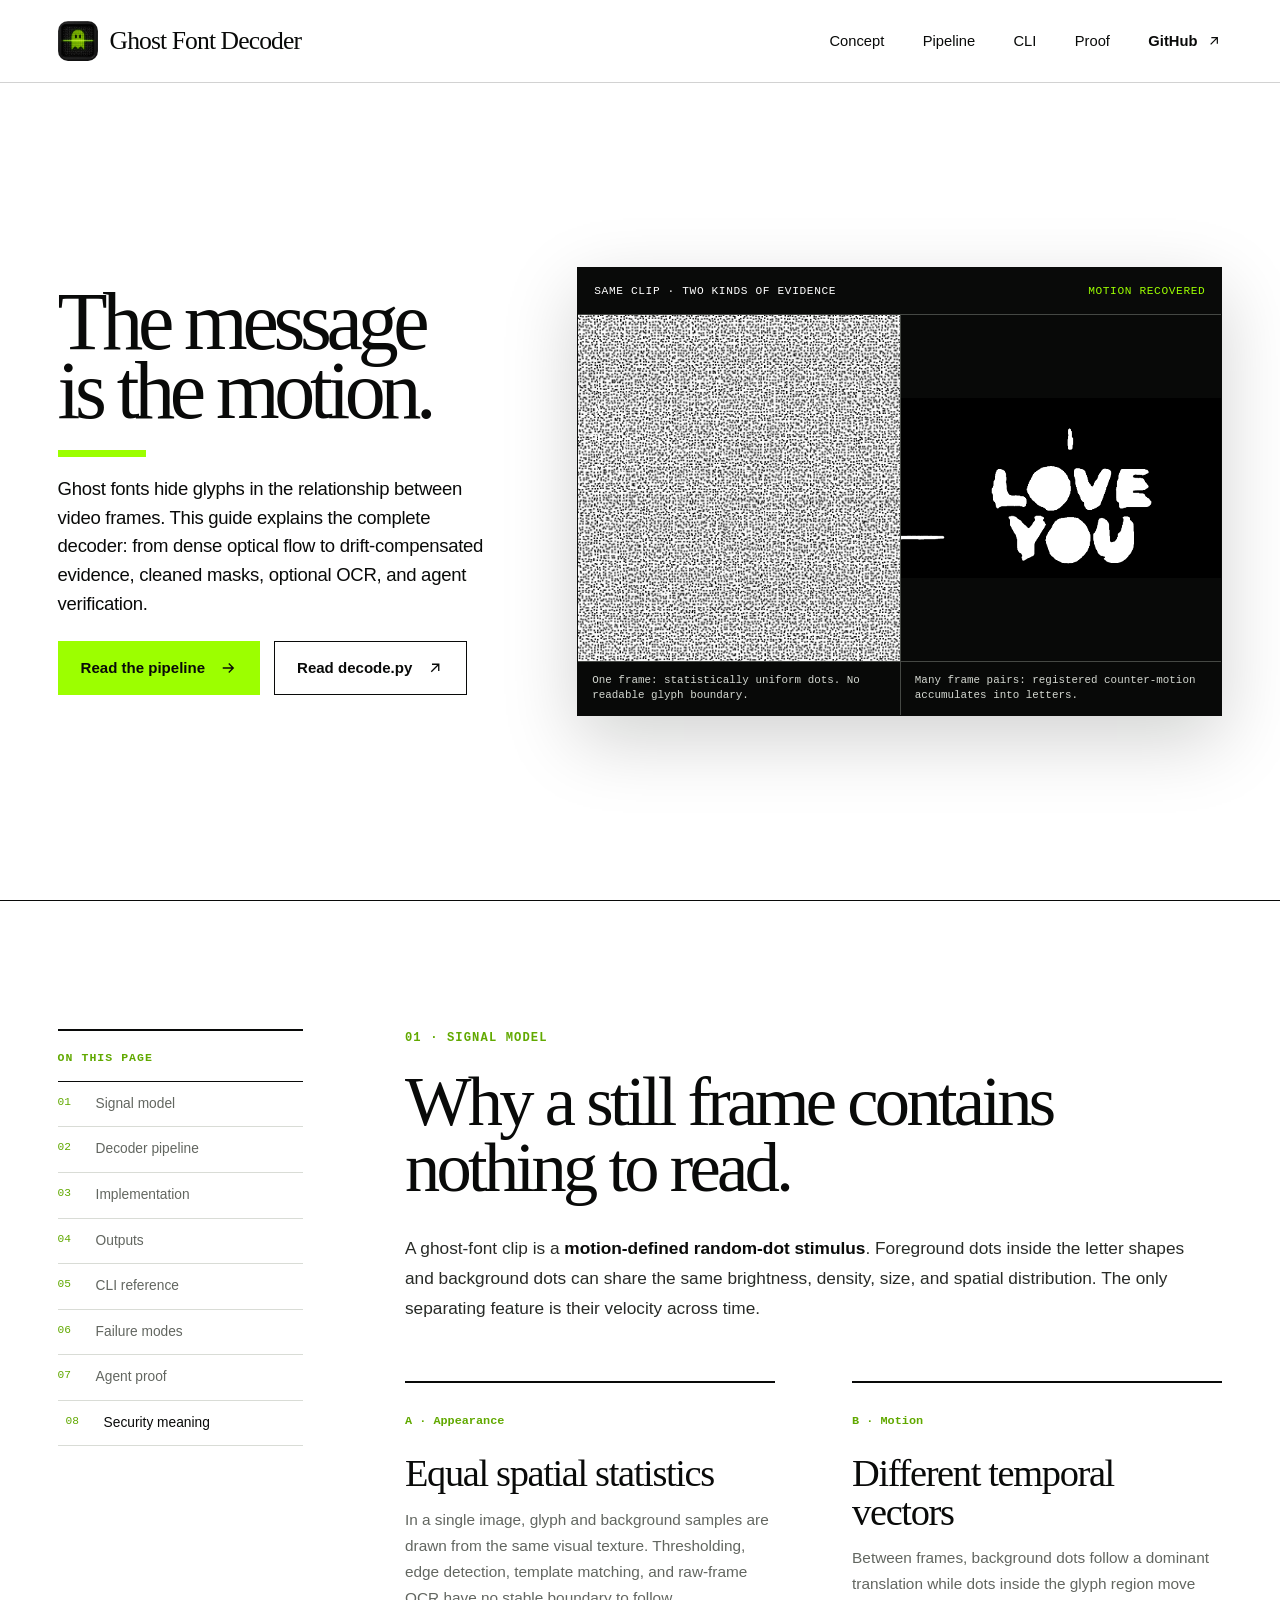
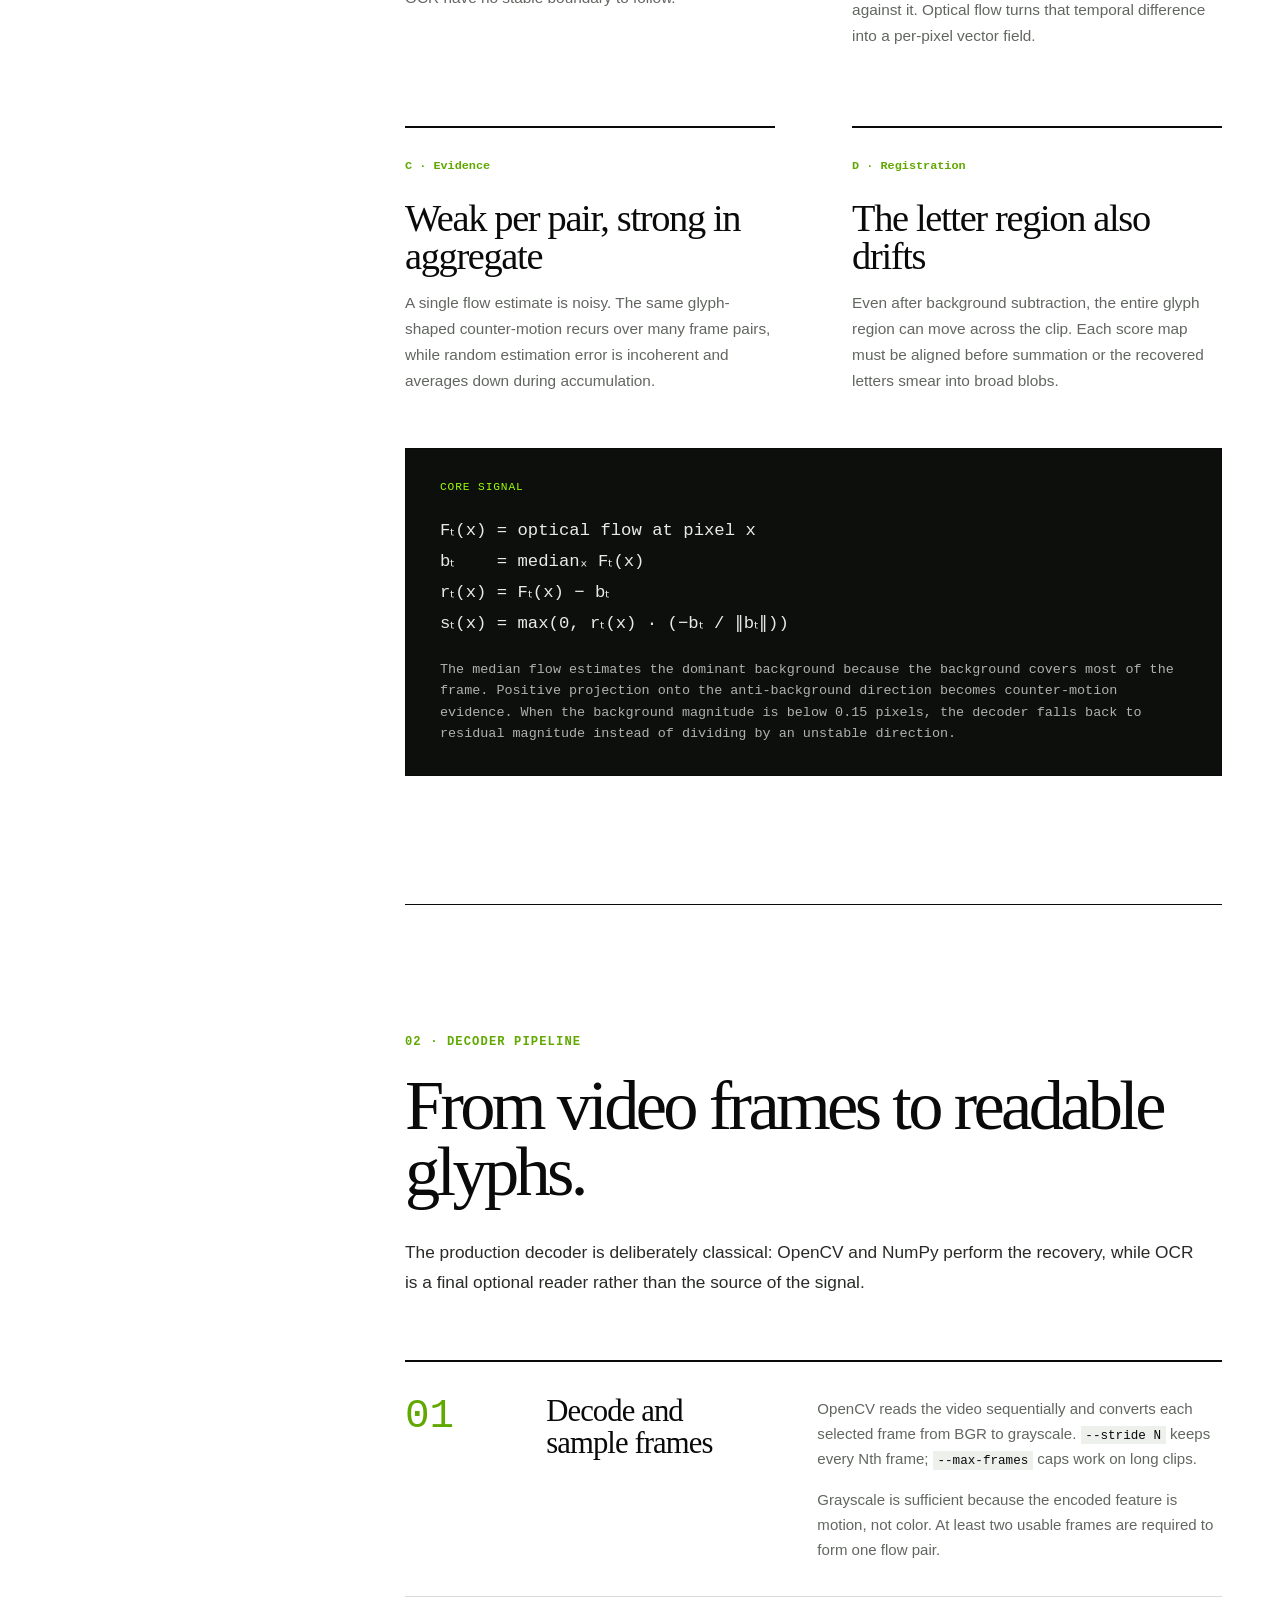
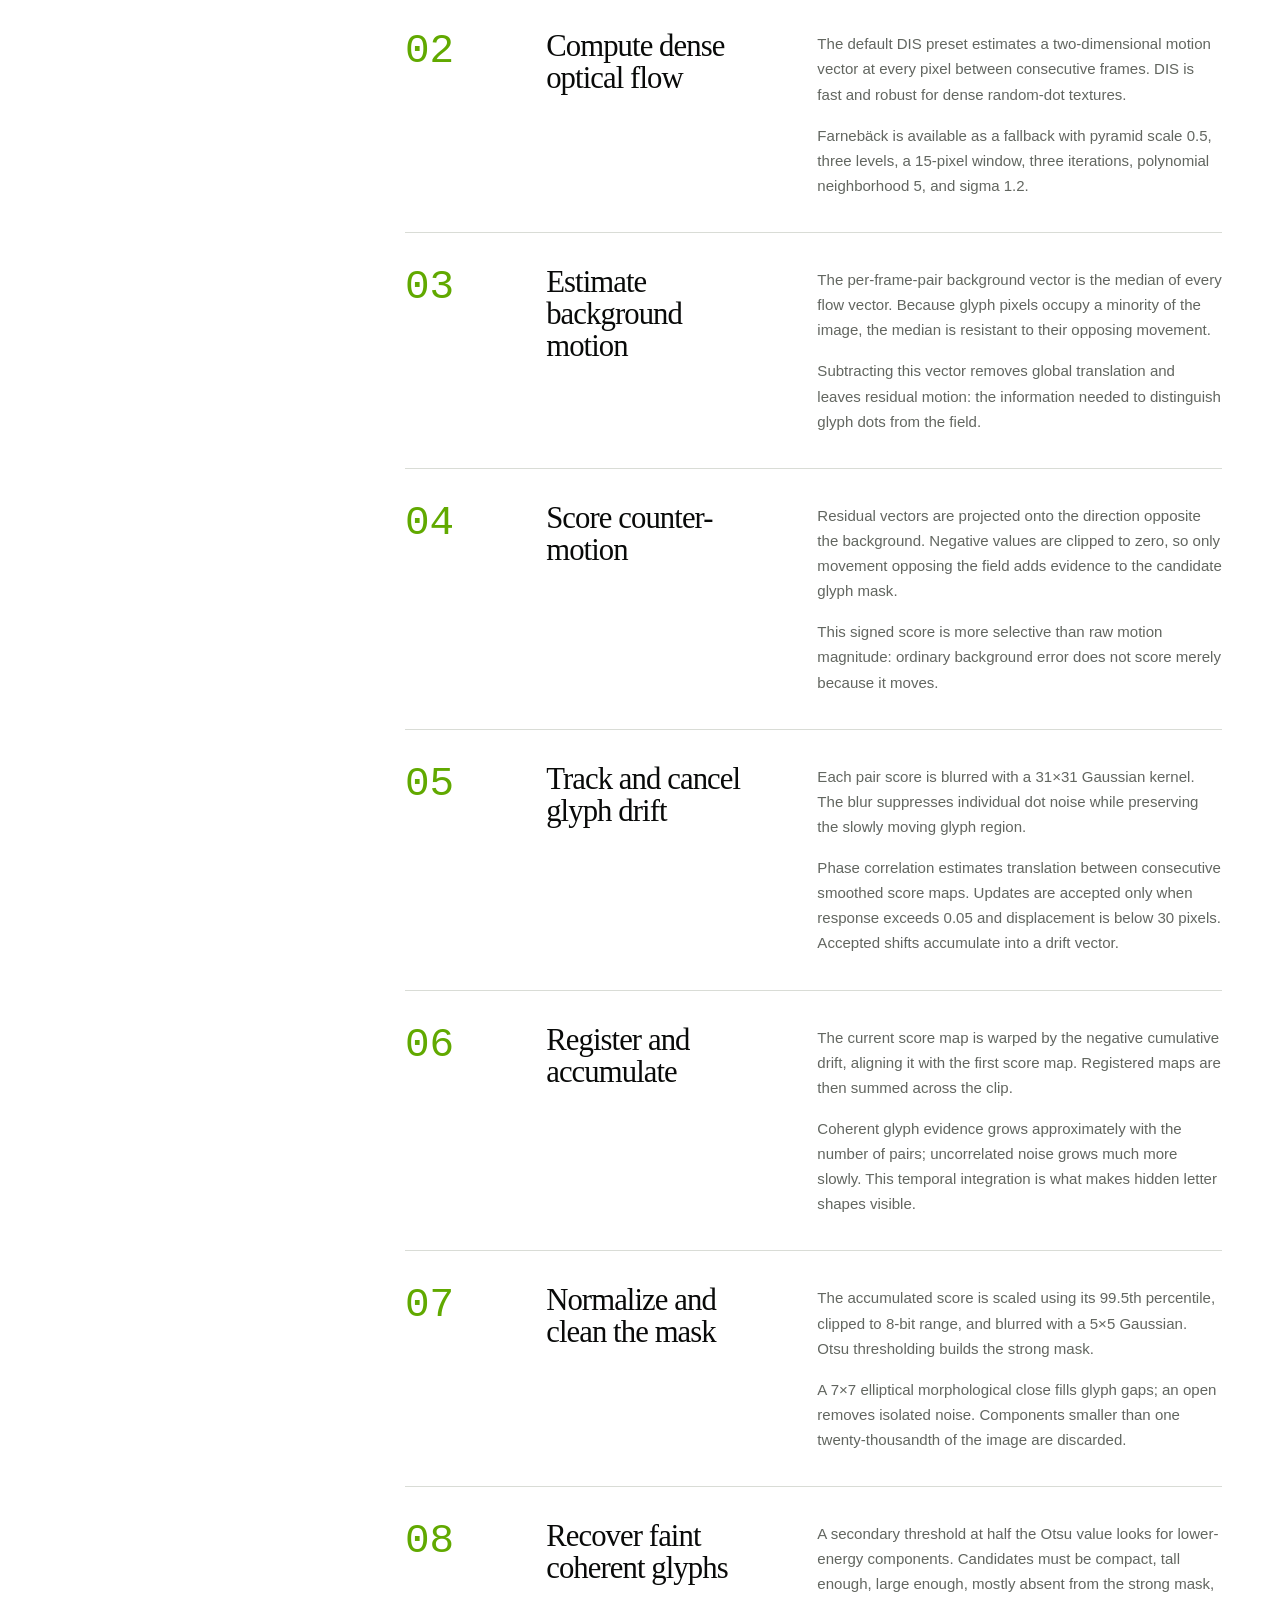
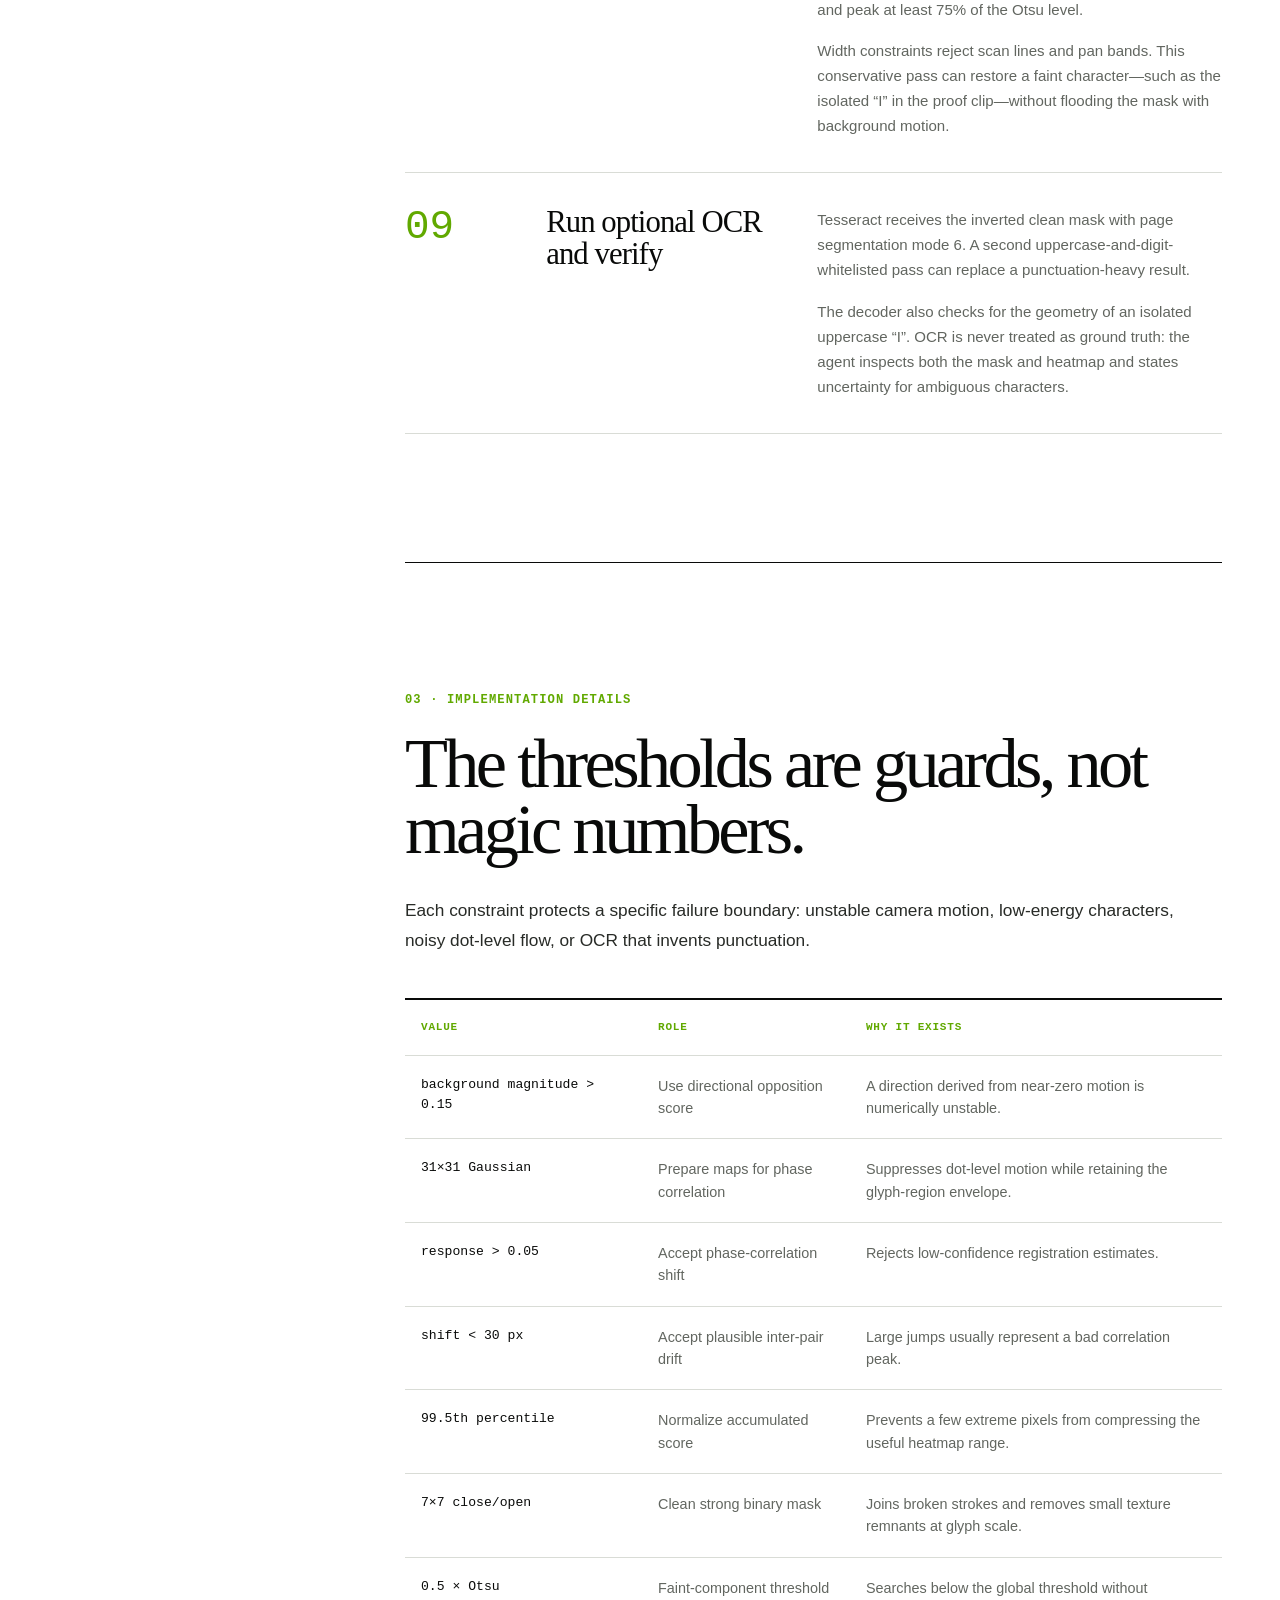
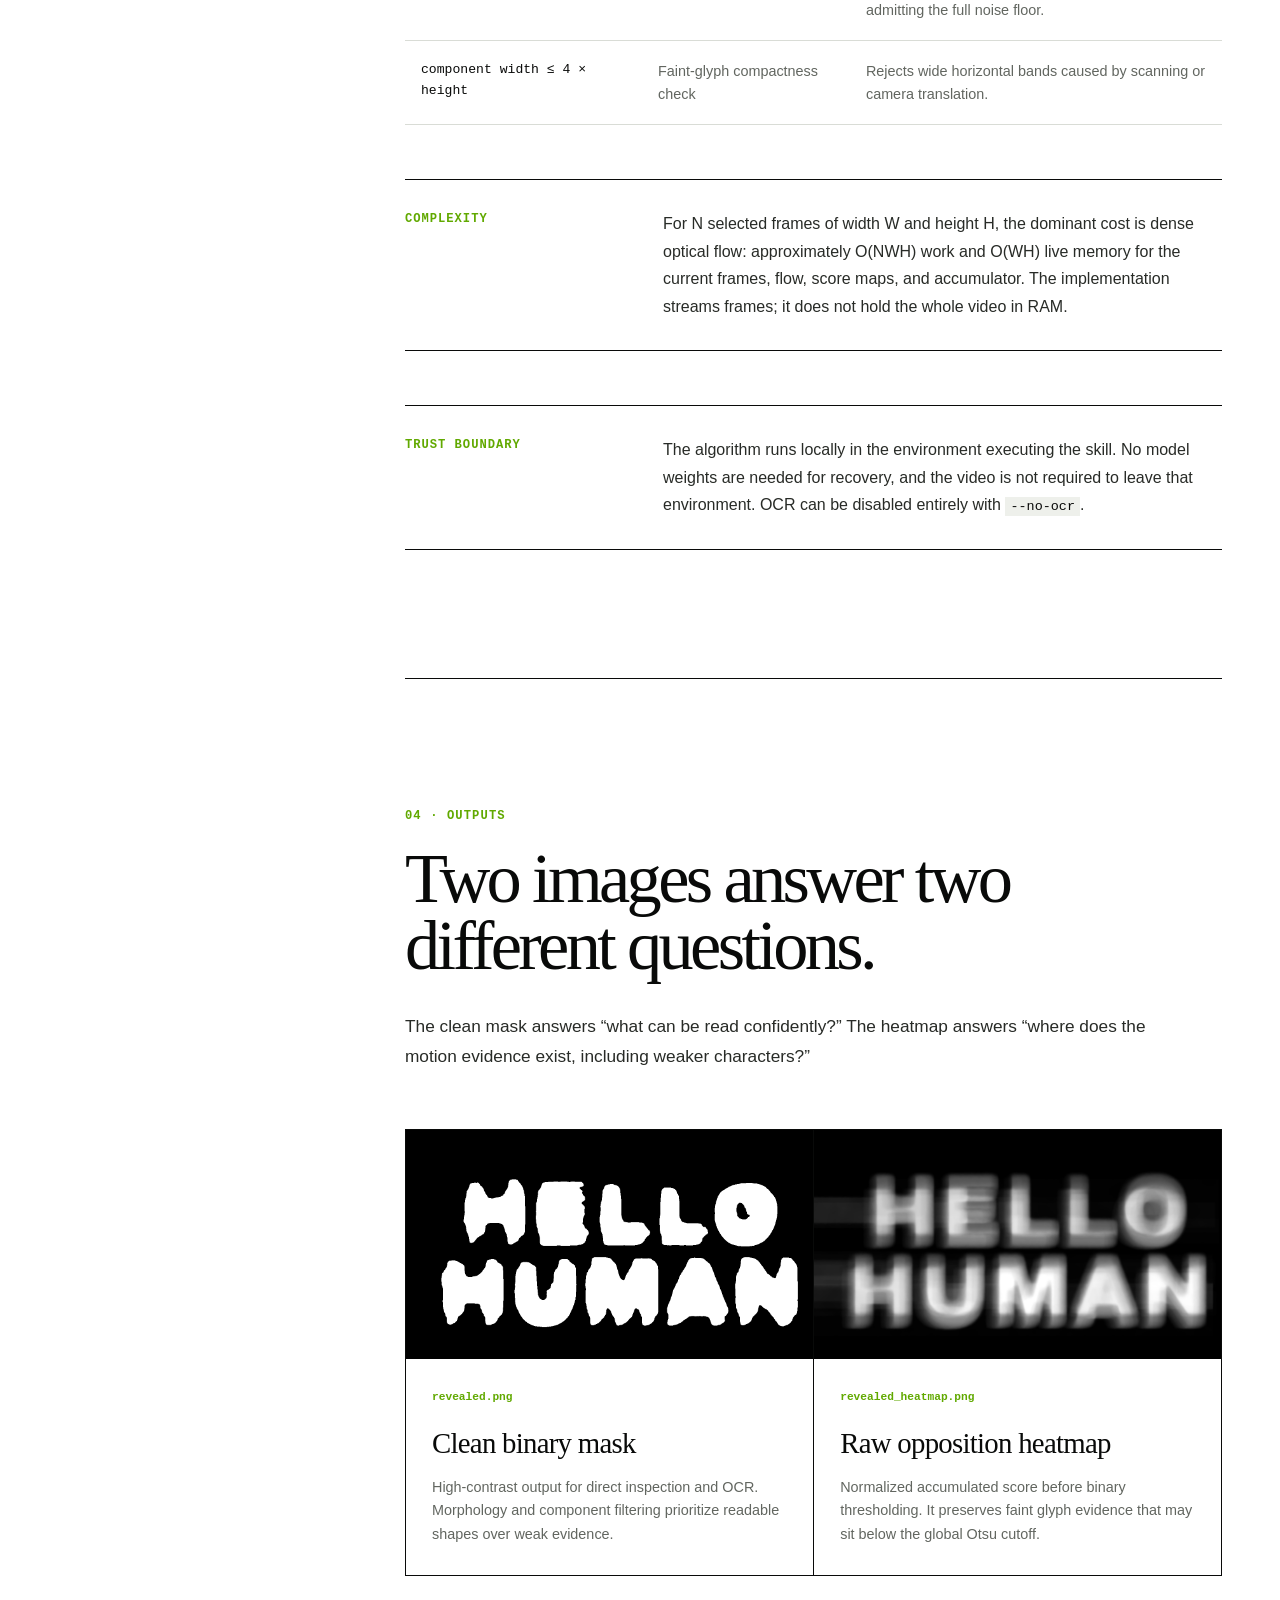
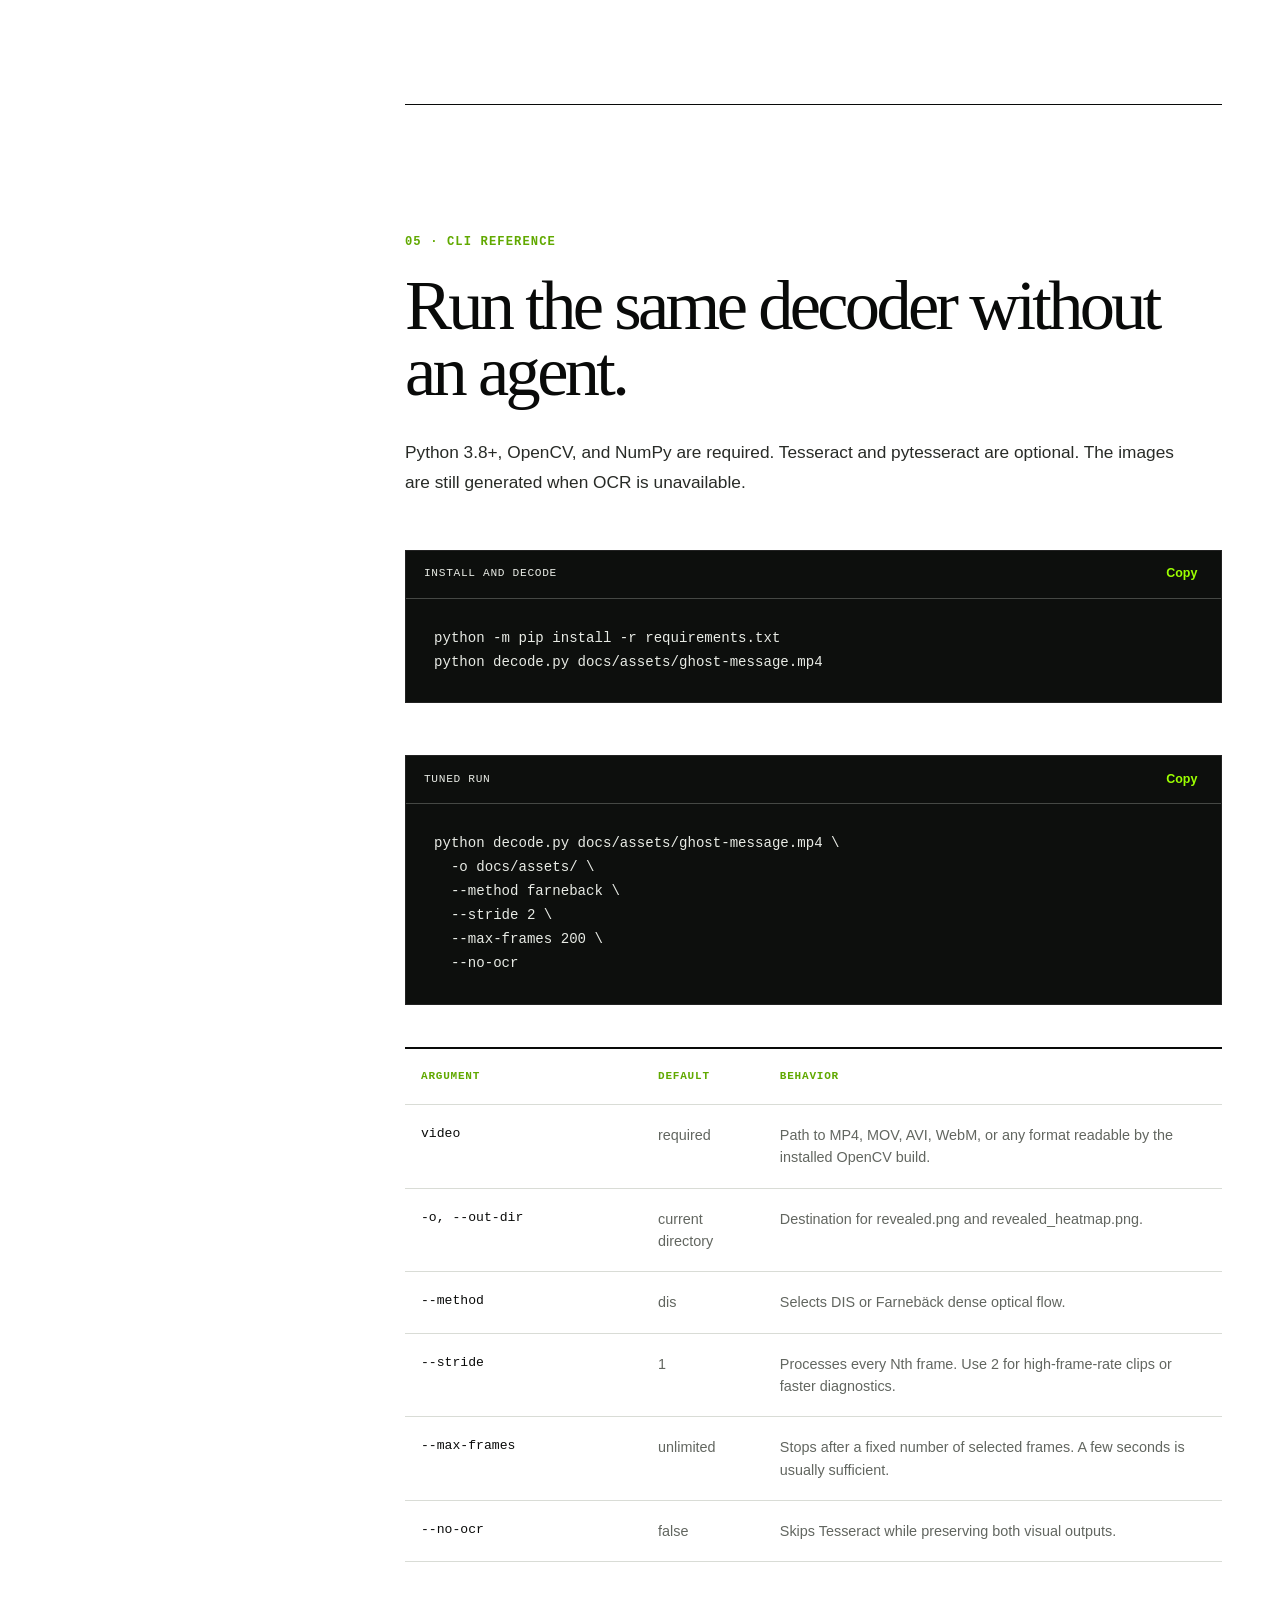
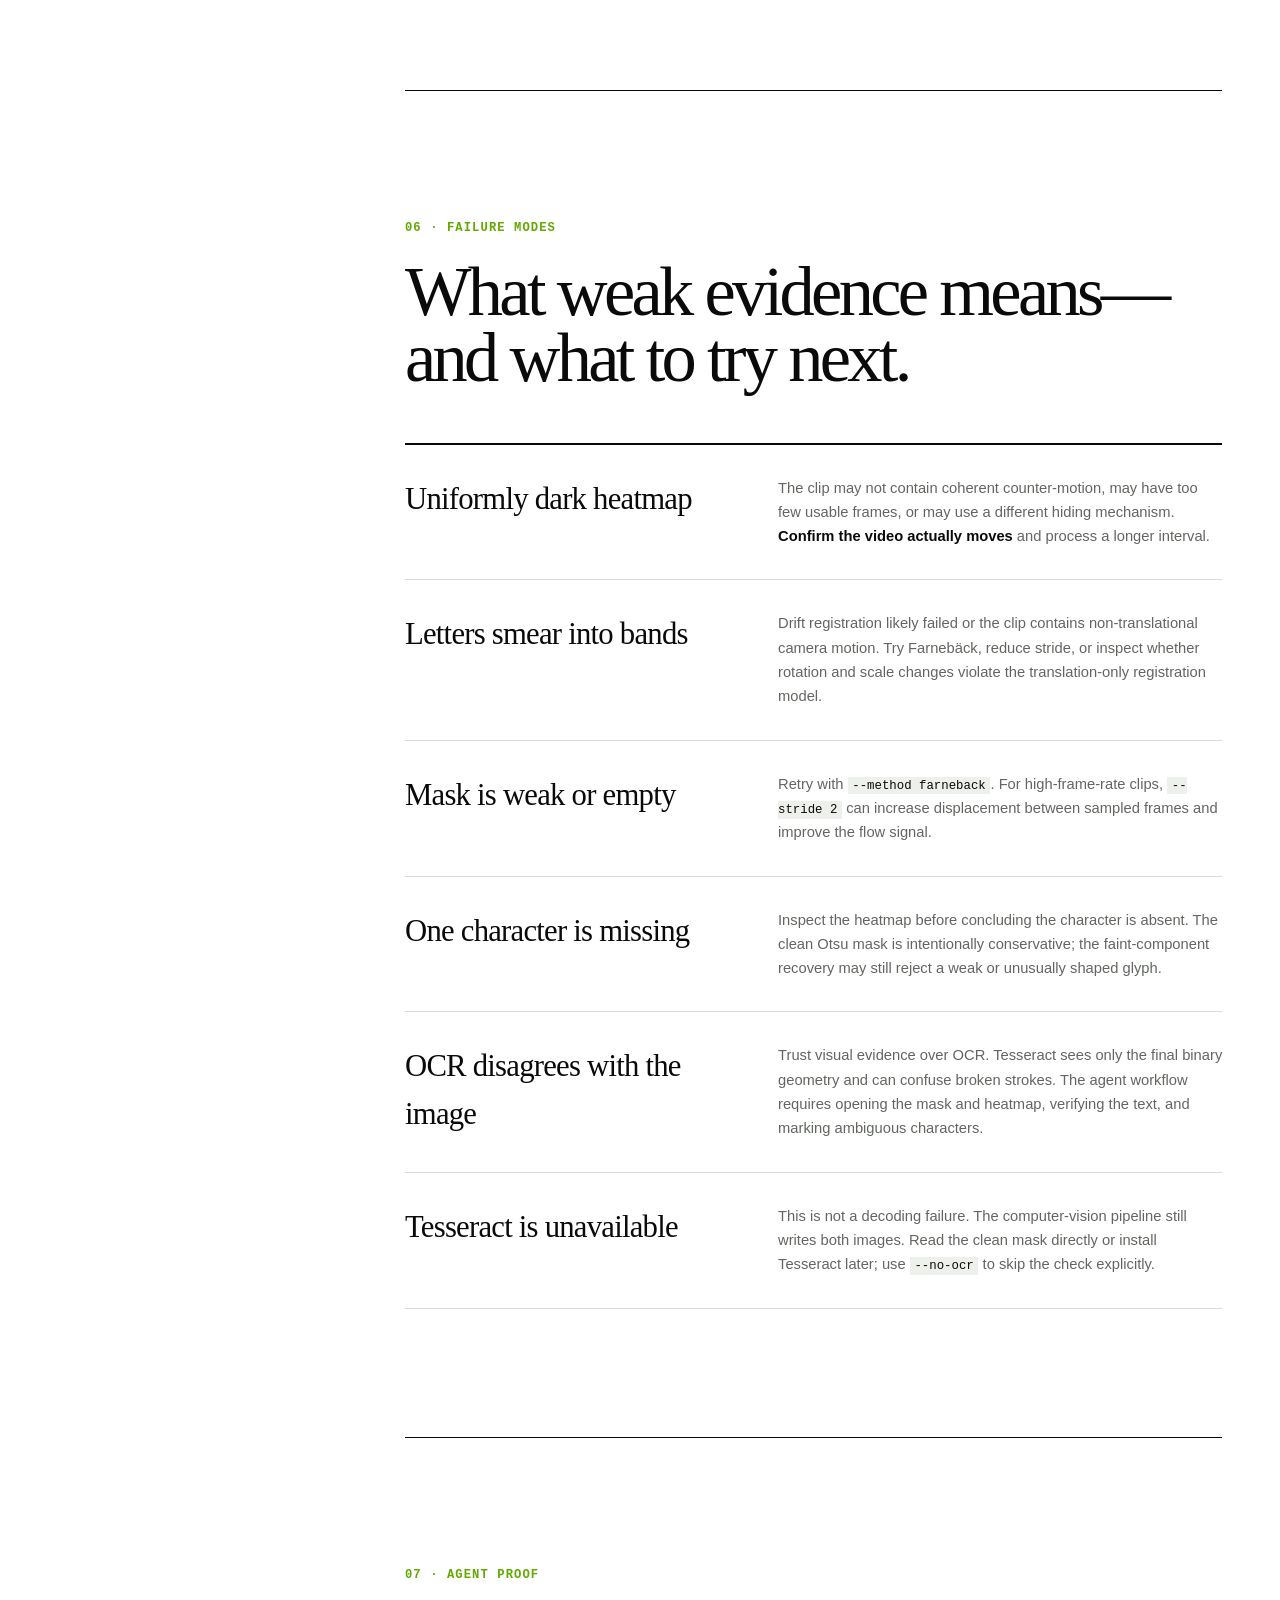
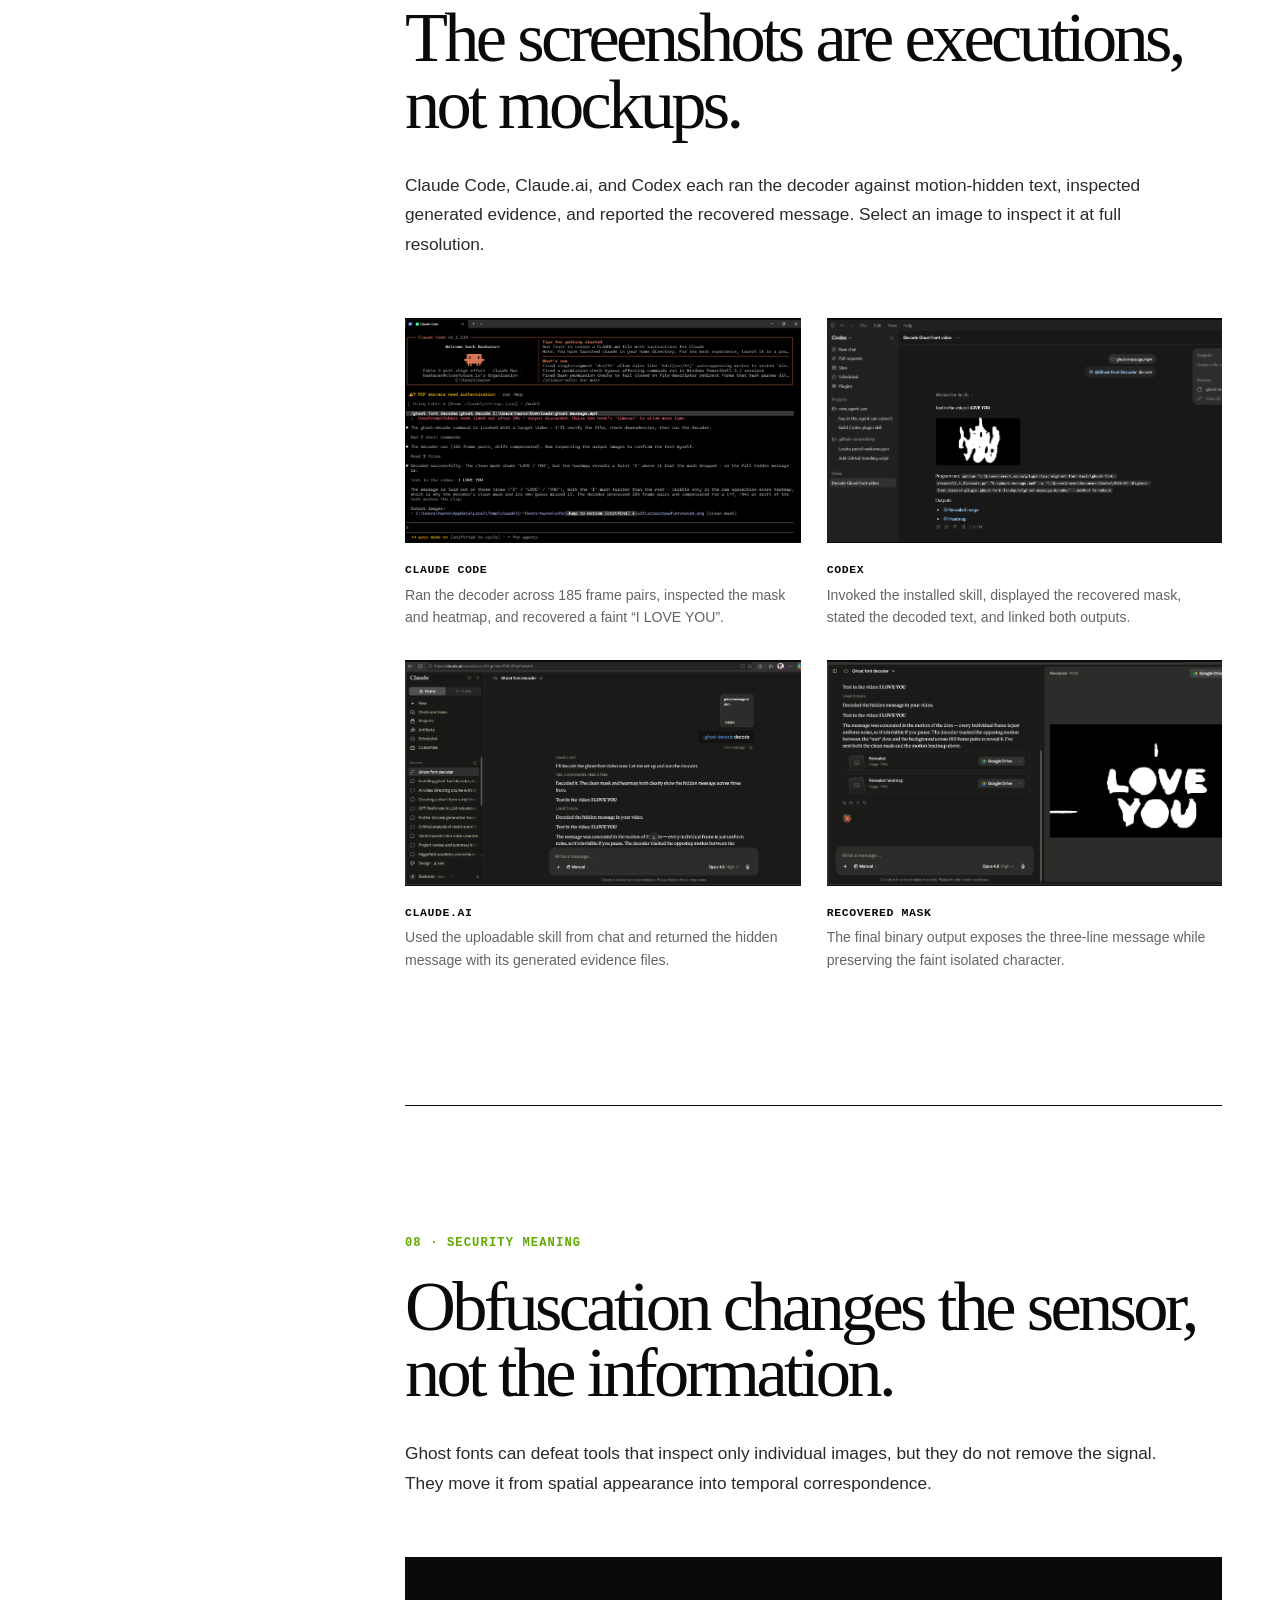
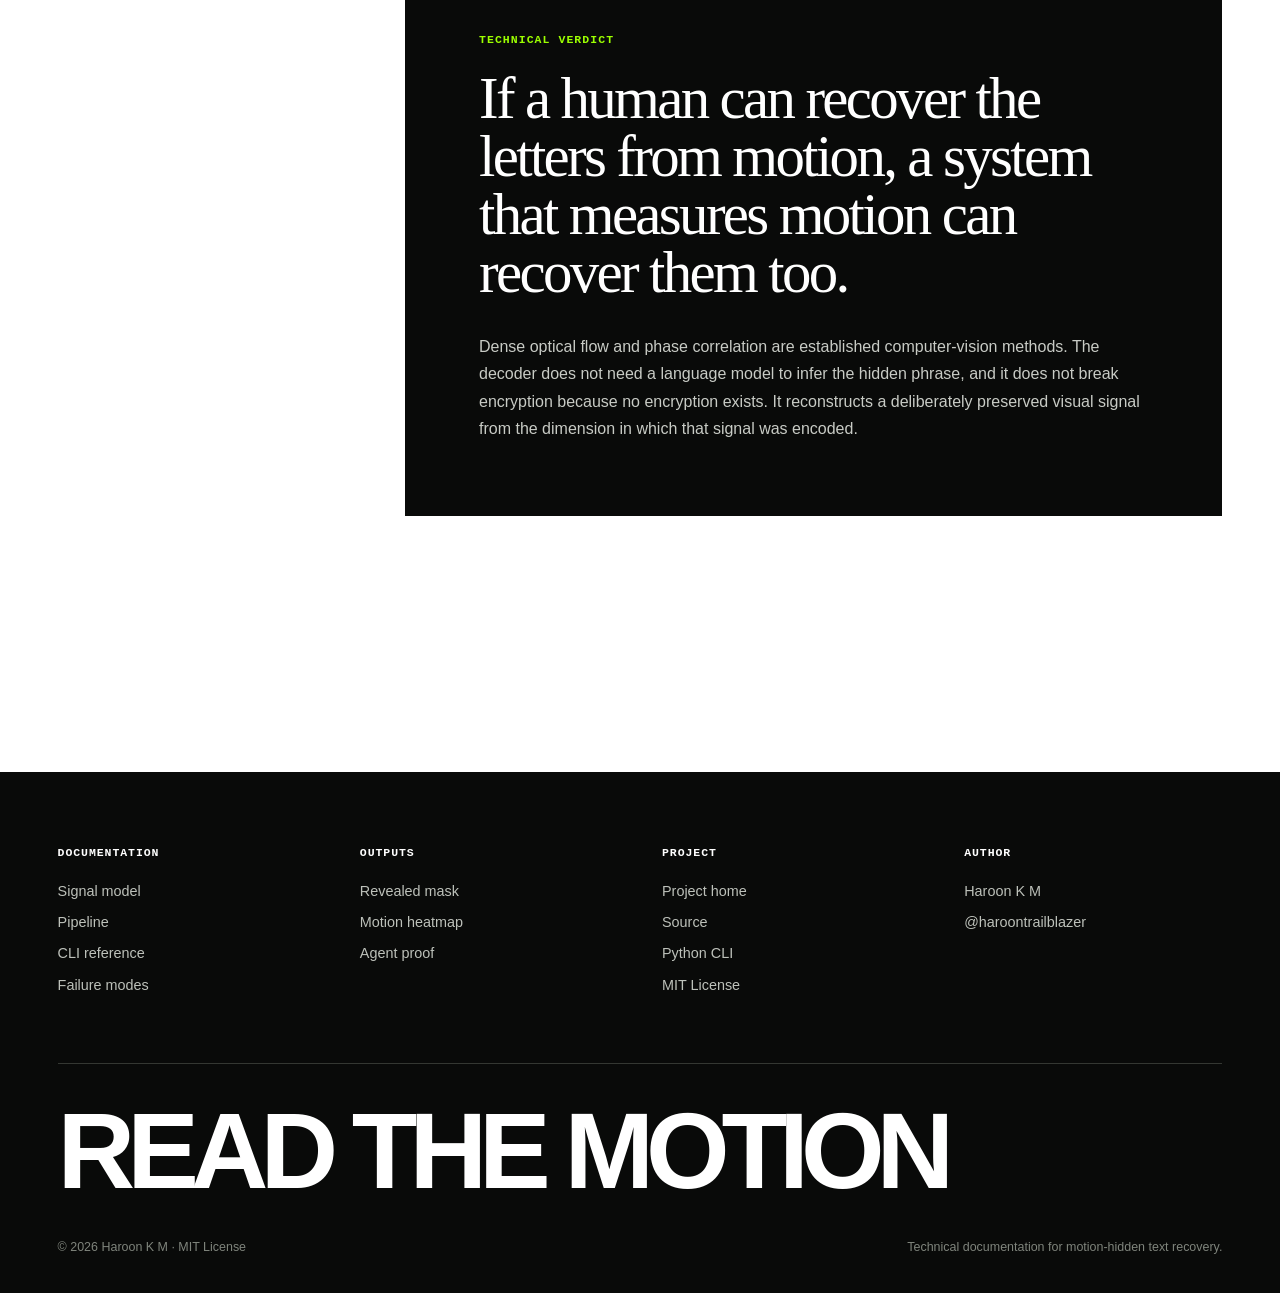
==== commit 40a4d4bb: "Refactor ghost-font video decoder: enhance workflow, improve output handling, and update dependencie" ====
--- a/docs/docs.html
+++ b/docs/docs.html
@@ -1332,7 +1332,7 @@
             <span>Install and decode</span>
             <button class="copy-button" type="button" data-copy="cli-basic">Copy</button>
           </div>
-          <pre id="cli-basic">pip install -r requirements.txt
+          <pre id="cli-basic">python -m pip install -r requirements.txt
 python decode.py docs/assets/ghost-message.mp4</pre>
         </div>
 
--- a/docs/code-viewer.css
+++ b/docs/code-viewer.css
@@ -344,6 +344,10 @@
   background: #080908;
 }
 
+.repo-file--standalone {
+  height: 100%;
+}
+
 .repo-file-heading {
   padding: 0 18px;
   text-transform: none;
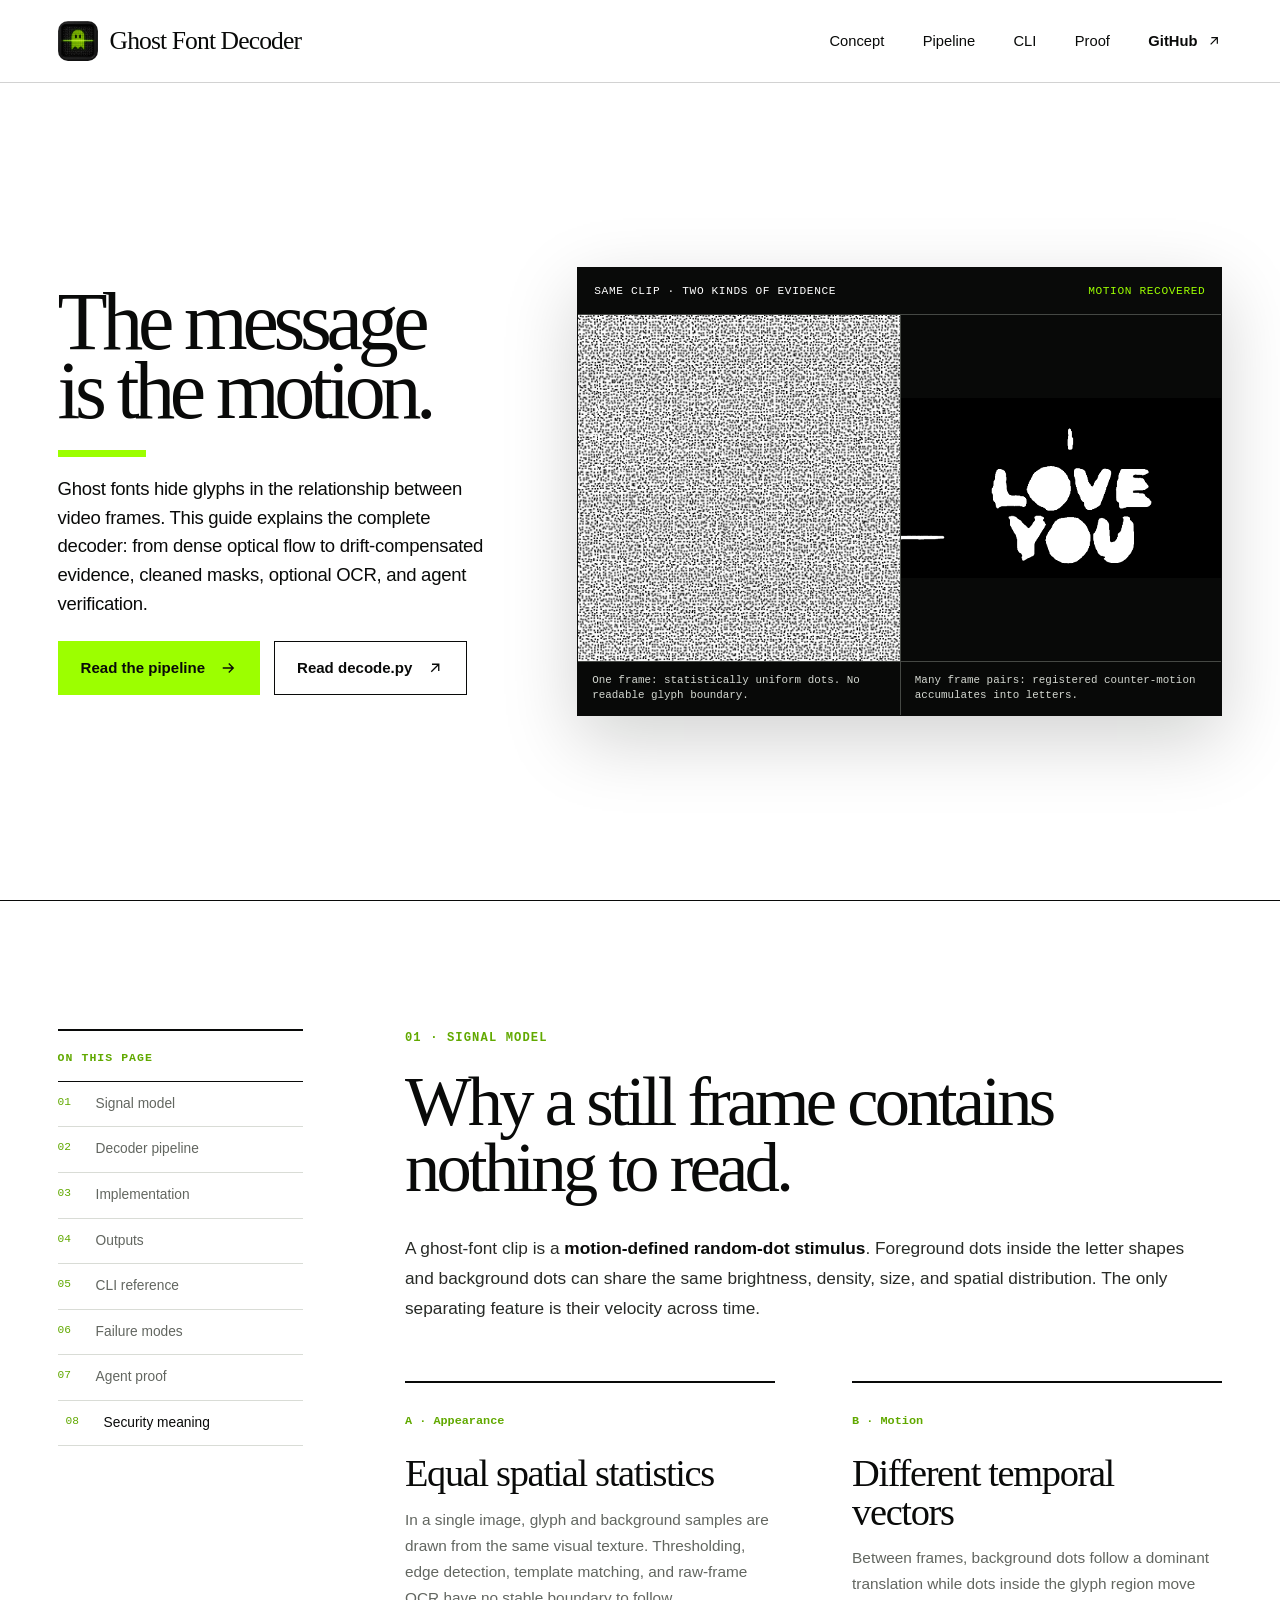
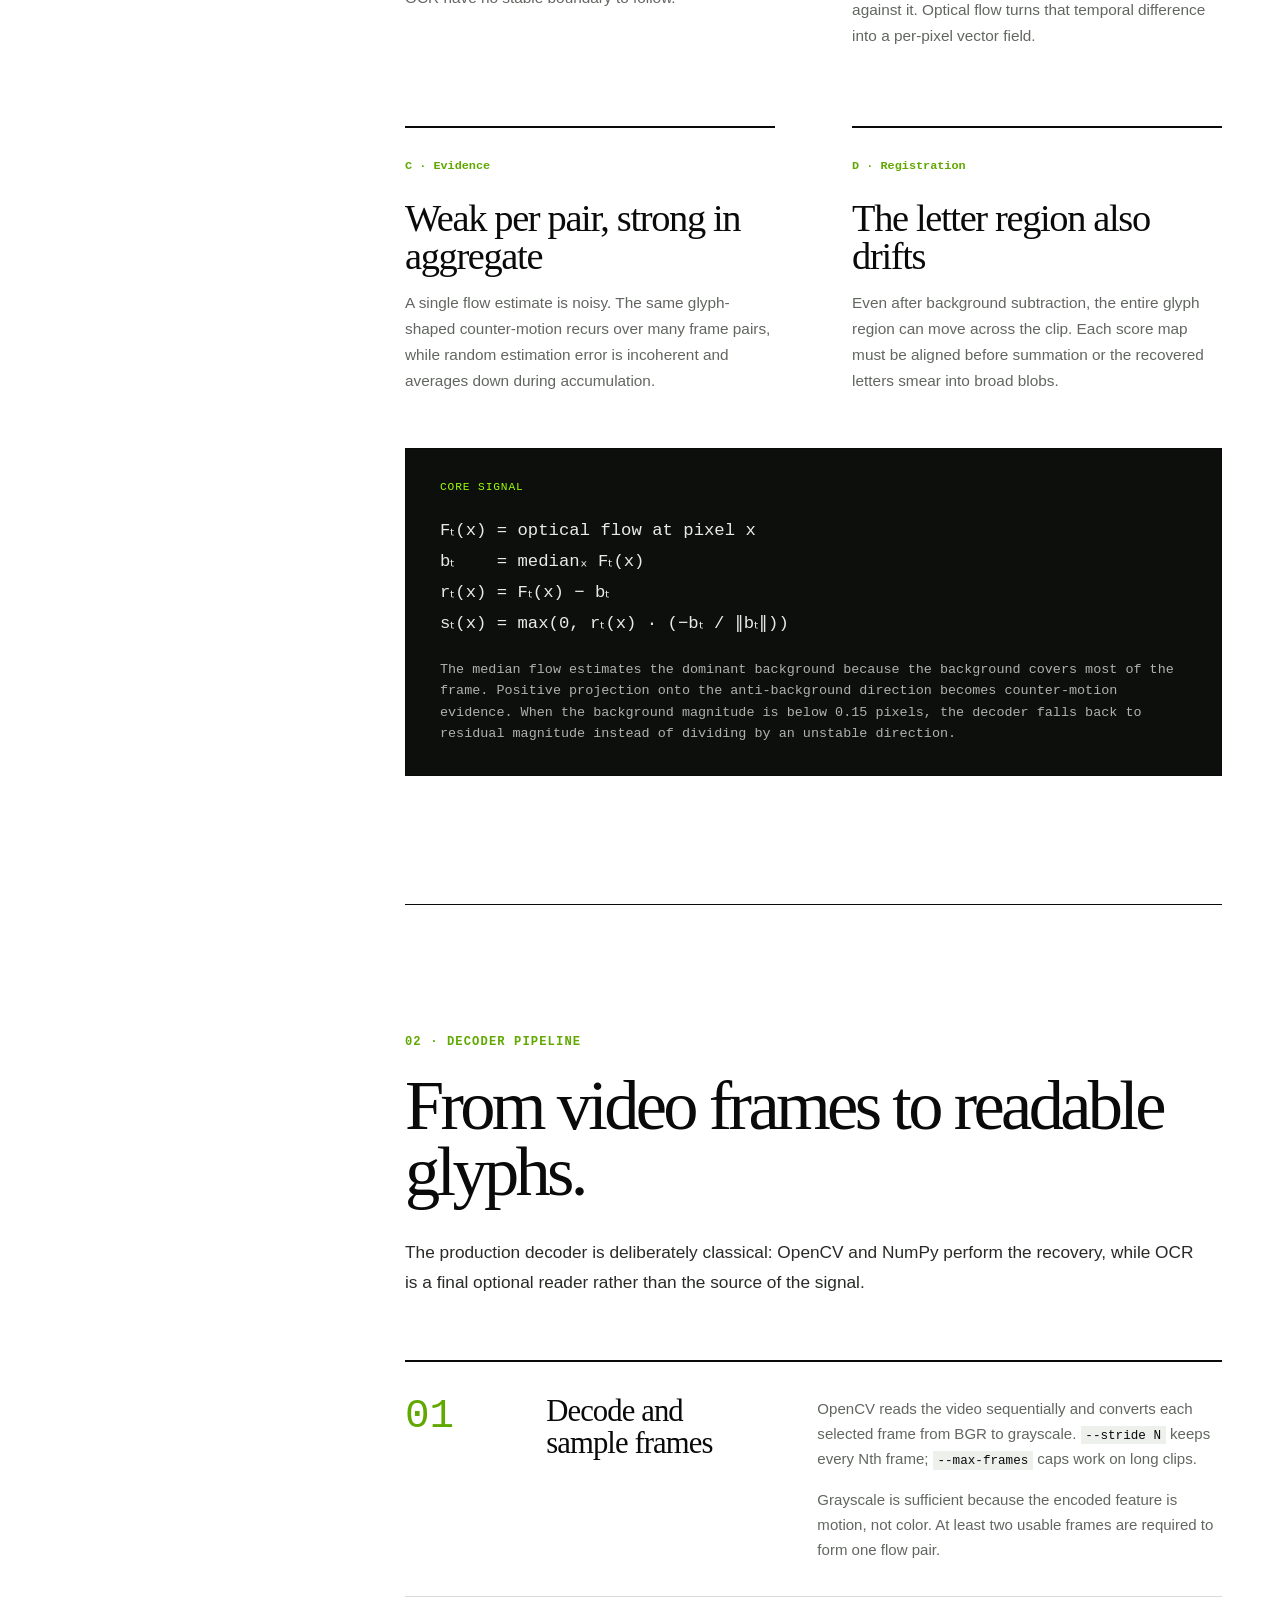
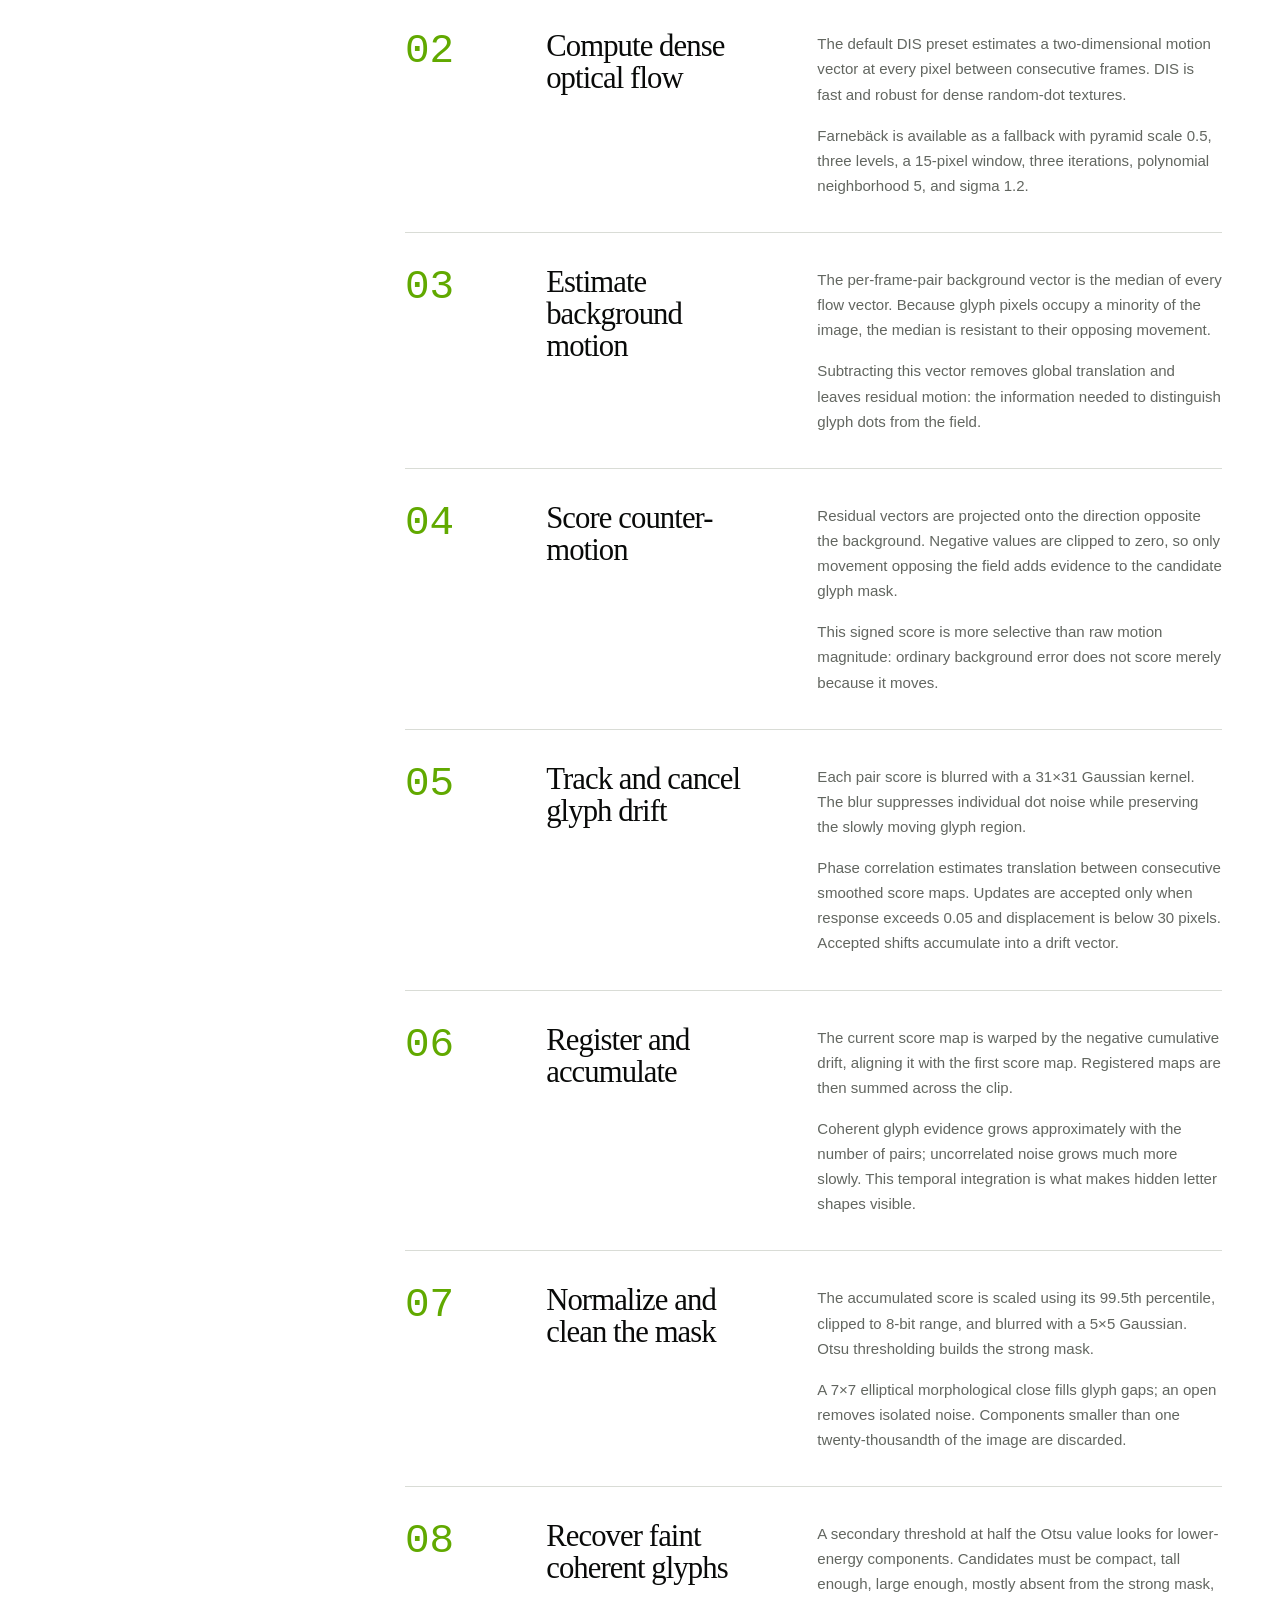
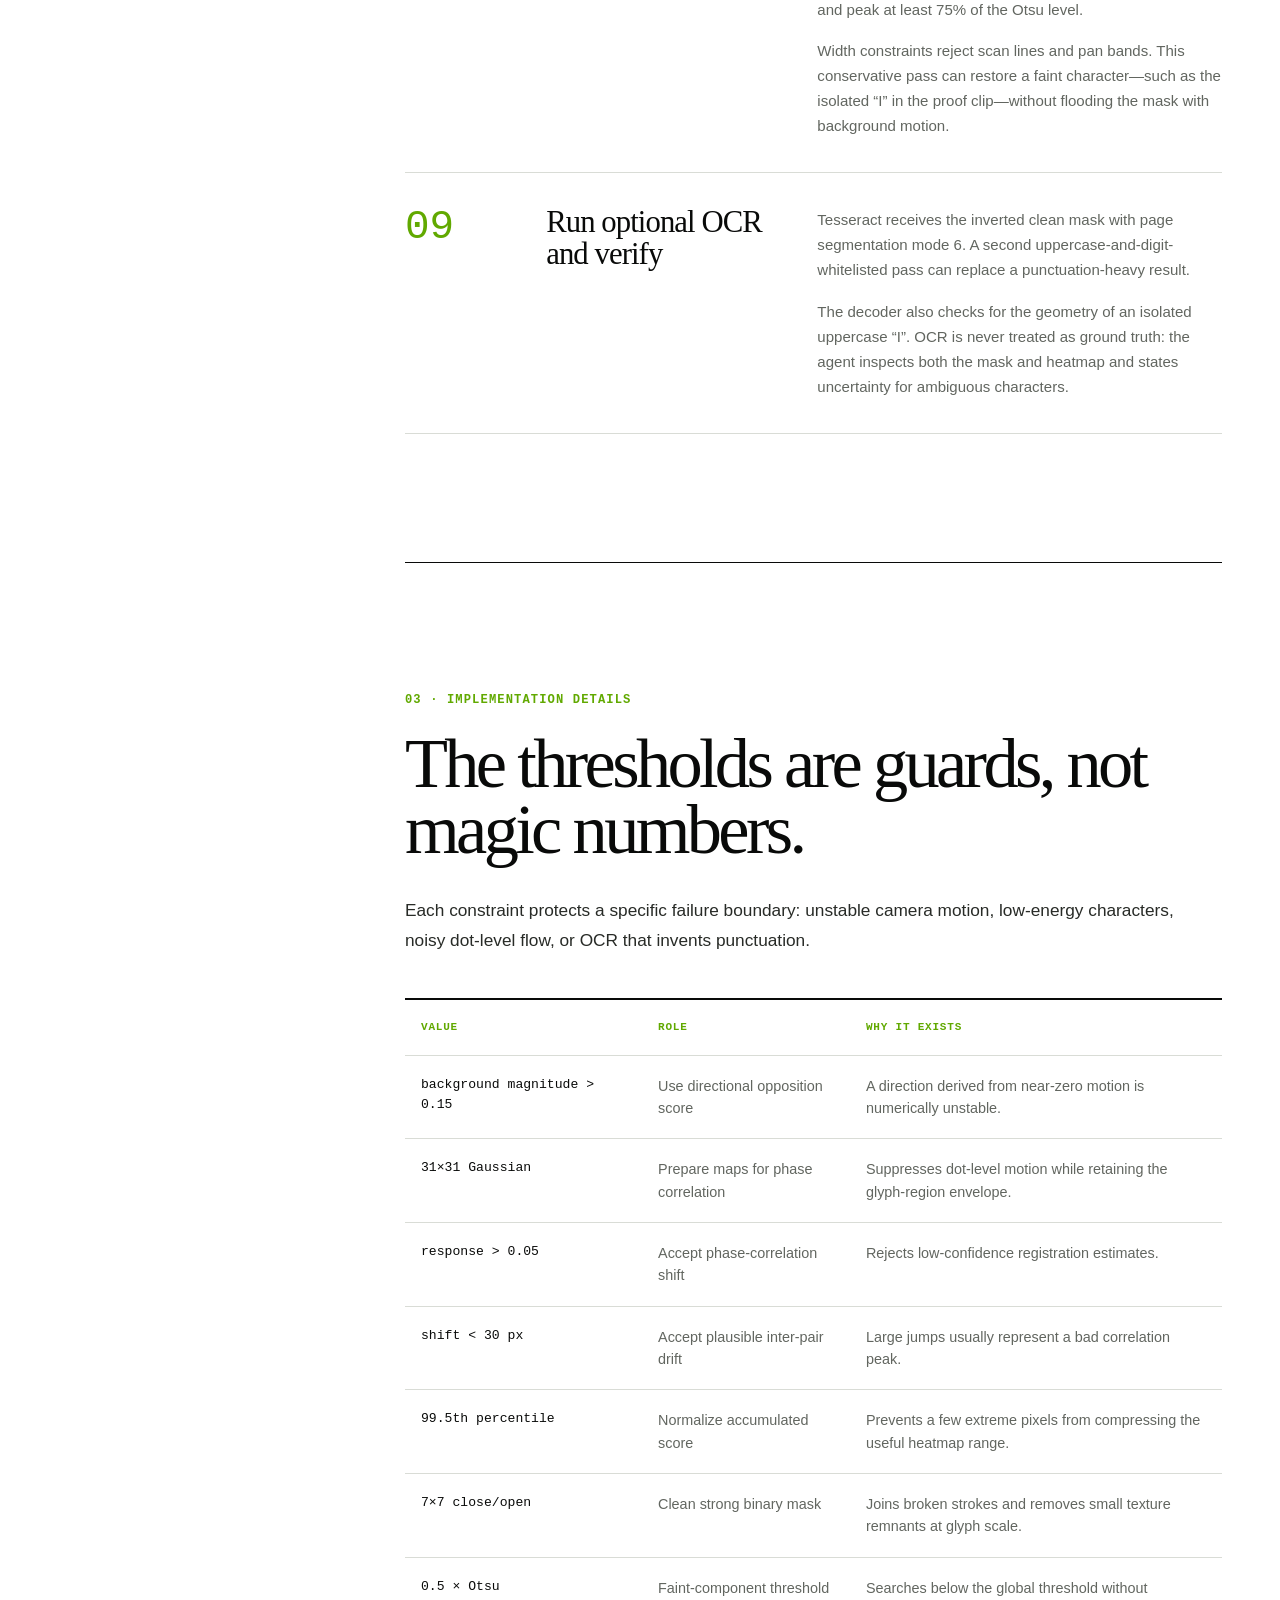
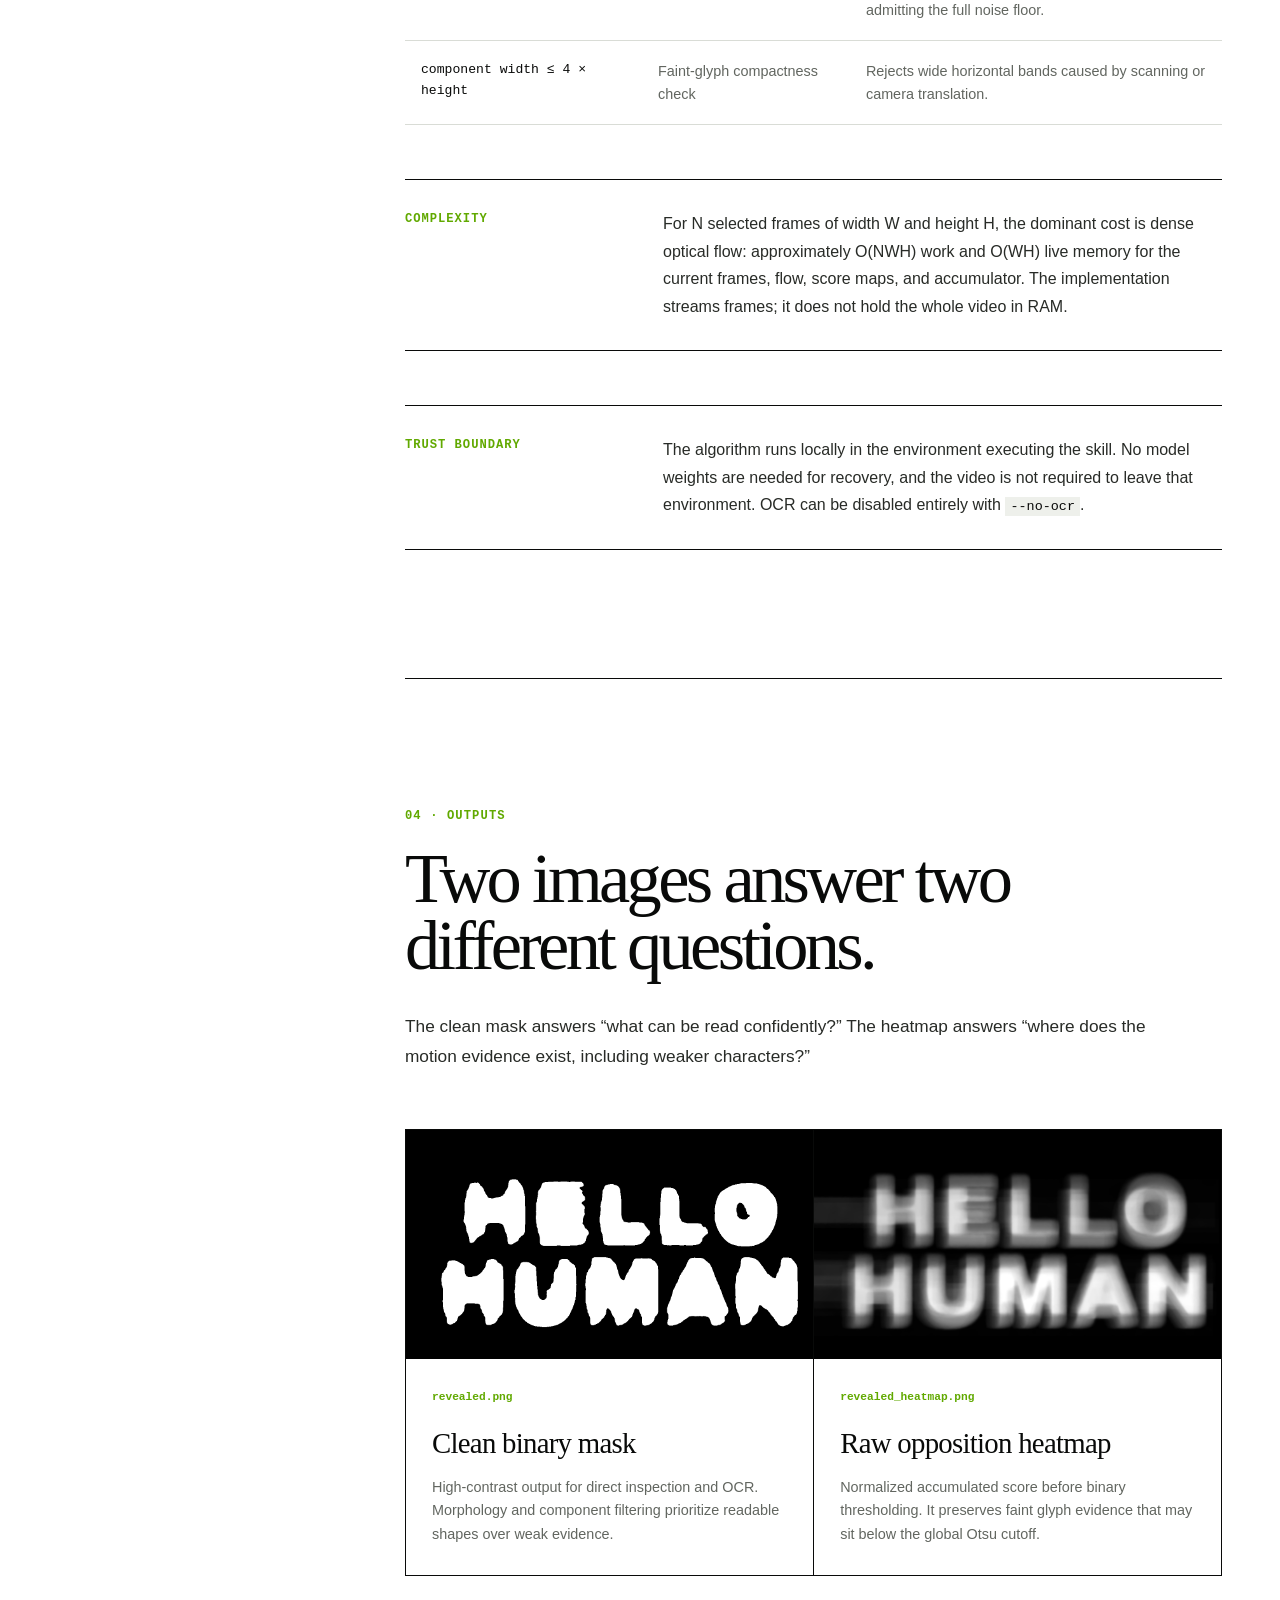
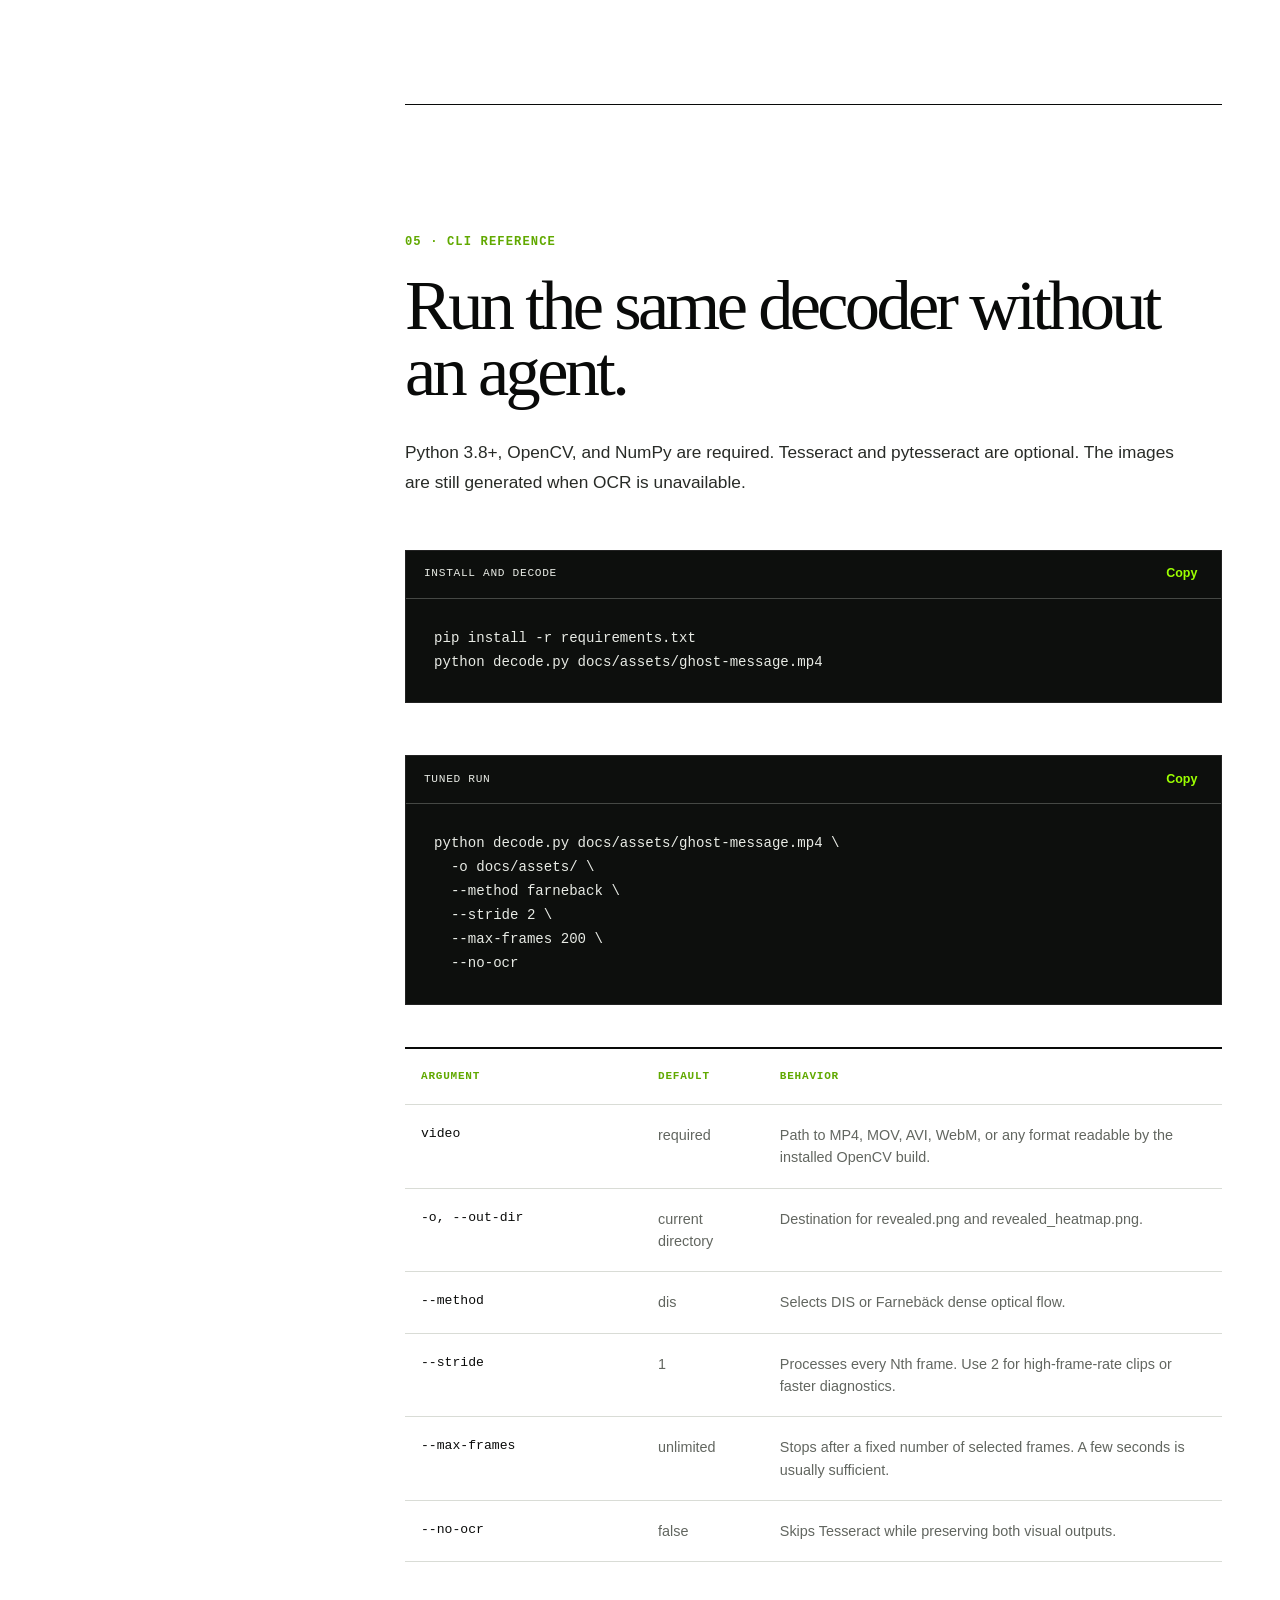
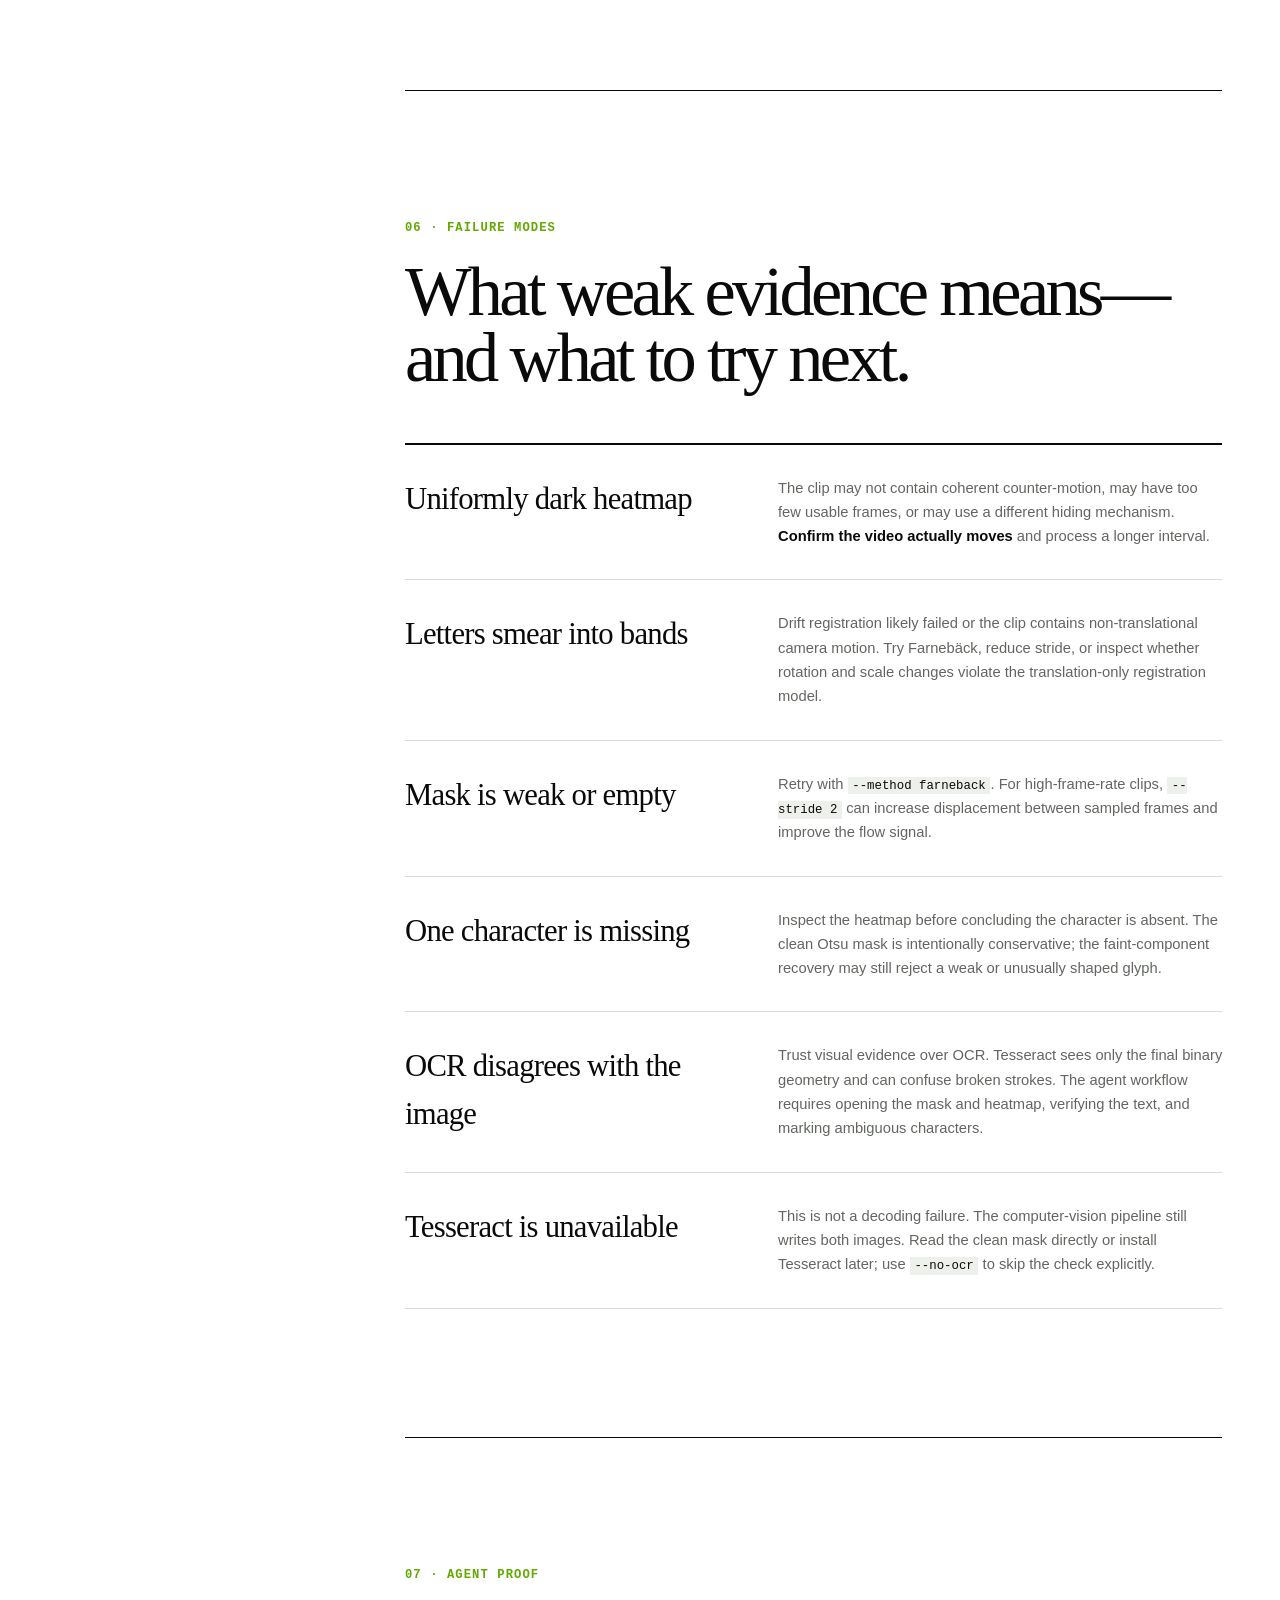
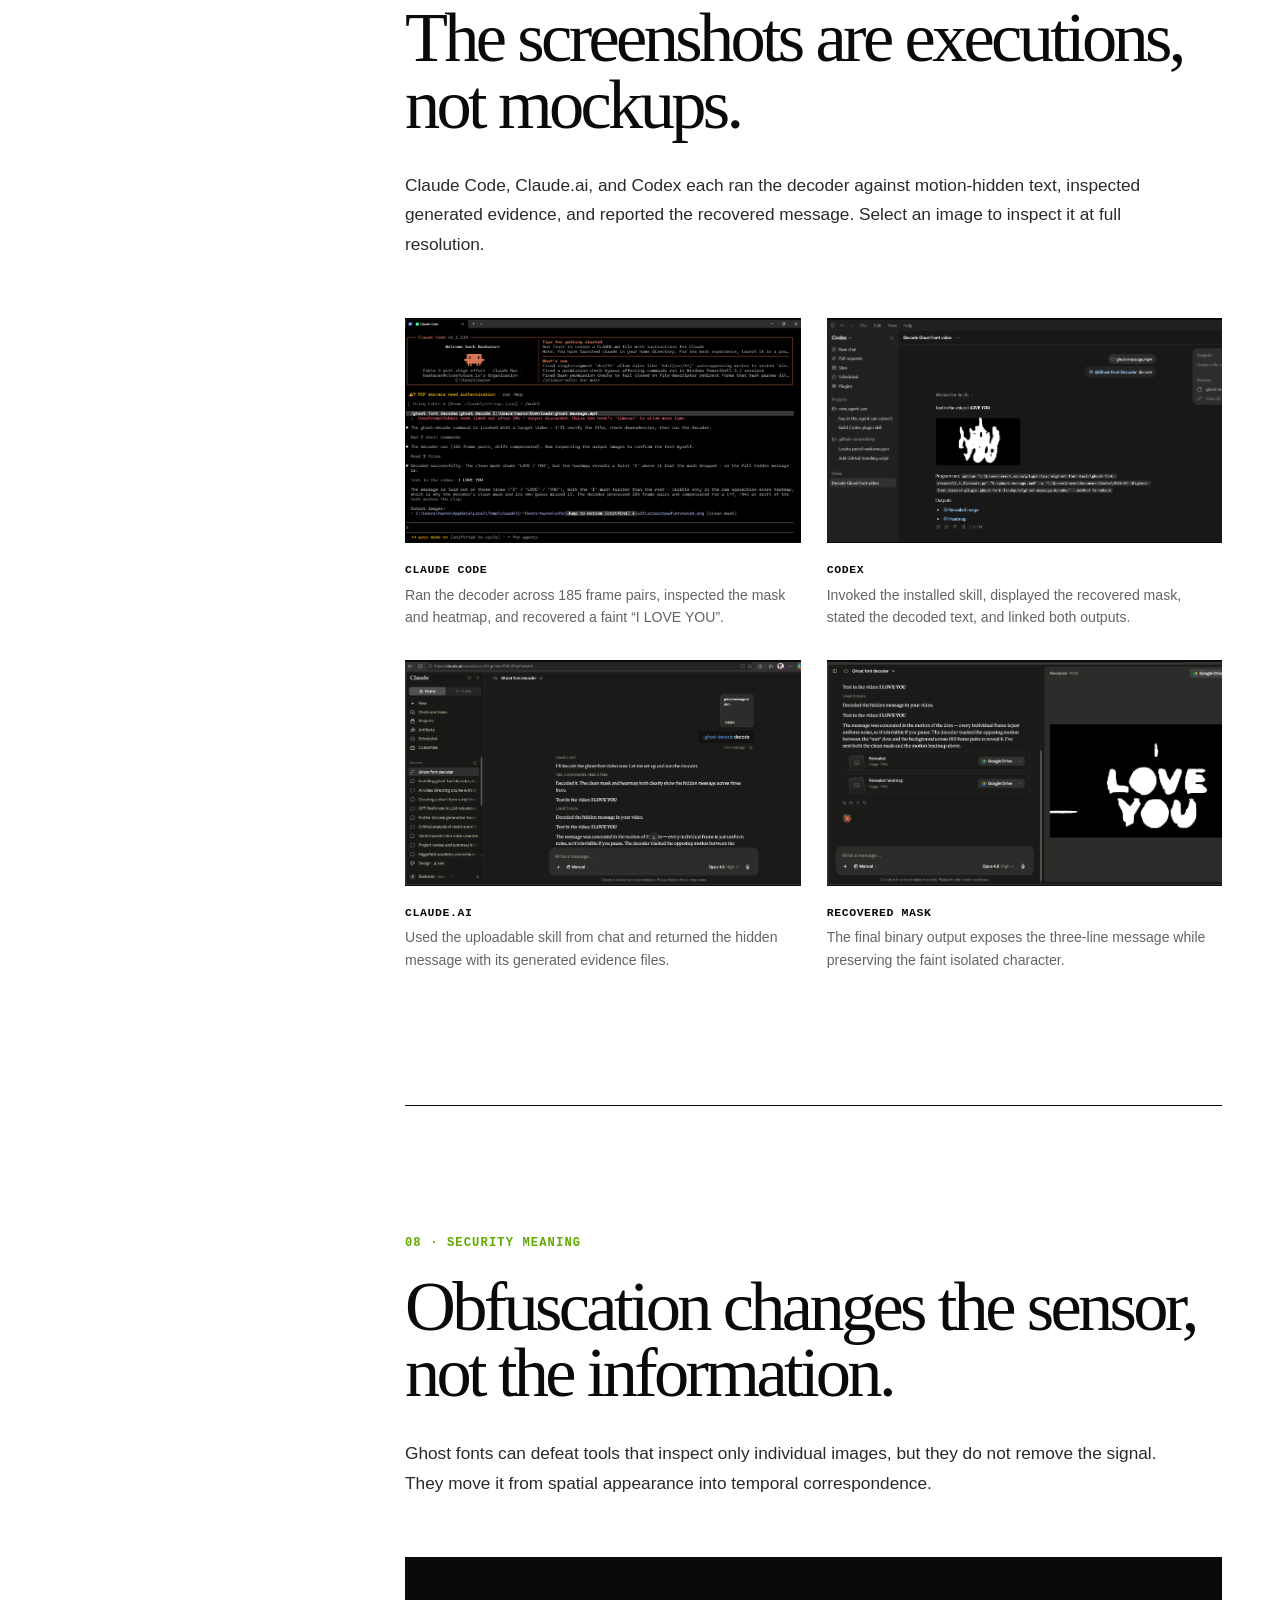
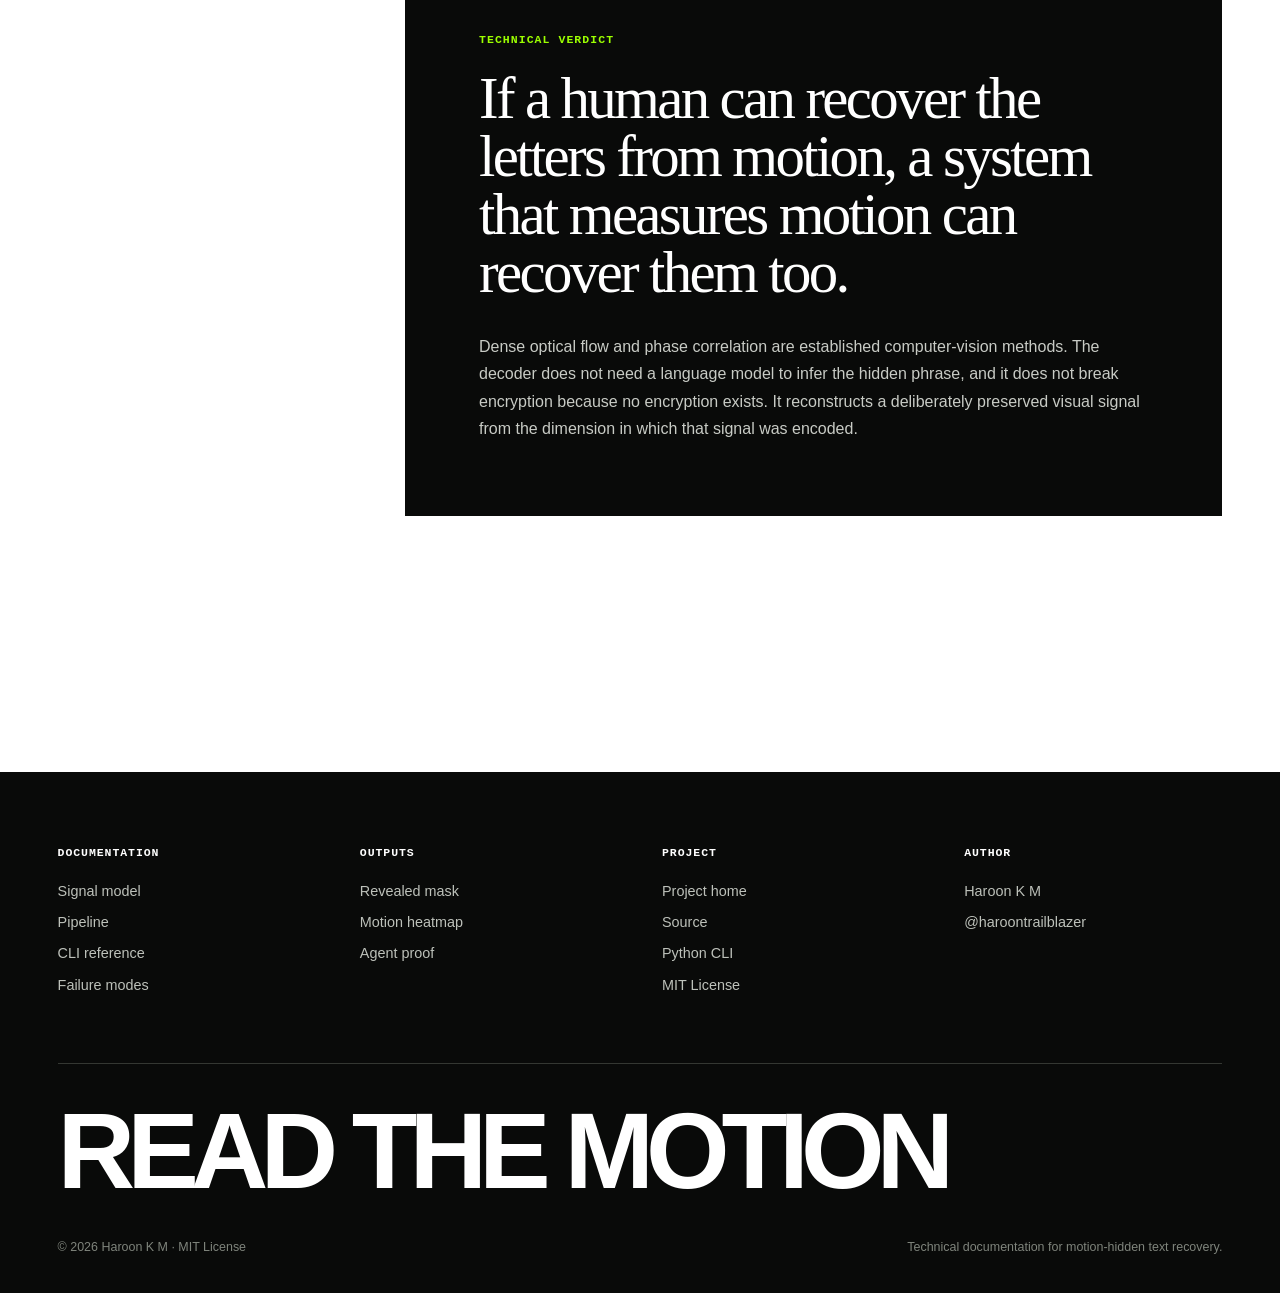
==== commit 793b481c: "Release 1.4.2: restore self-contained two-image decoder and skills Bring the tree back to the 1.4.0 " ====
--- a/docs/docs.html
+++ b/docs/docs.html
@@ -1332,7 +1332,7 @@
             <span>Install and decode</span>
             <button class="copy-button" type="button" data-copy="cli-basic">Copy</button>
           </div>
-          <pre id="cli-basic">python -m pip install -r requirements.txt
+          <pre id="cli-basic">pip install -r requirements.txt
 python decode.py docs/assets/ghost-message.mp4</pre>
         </div>
 
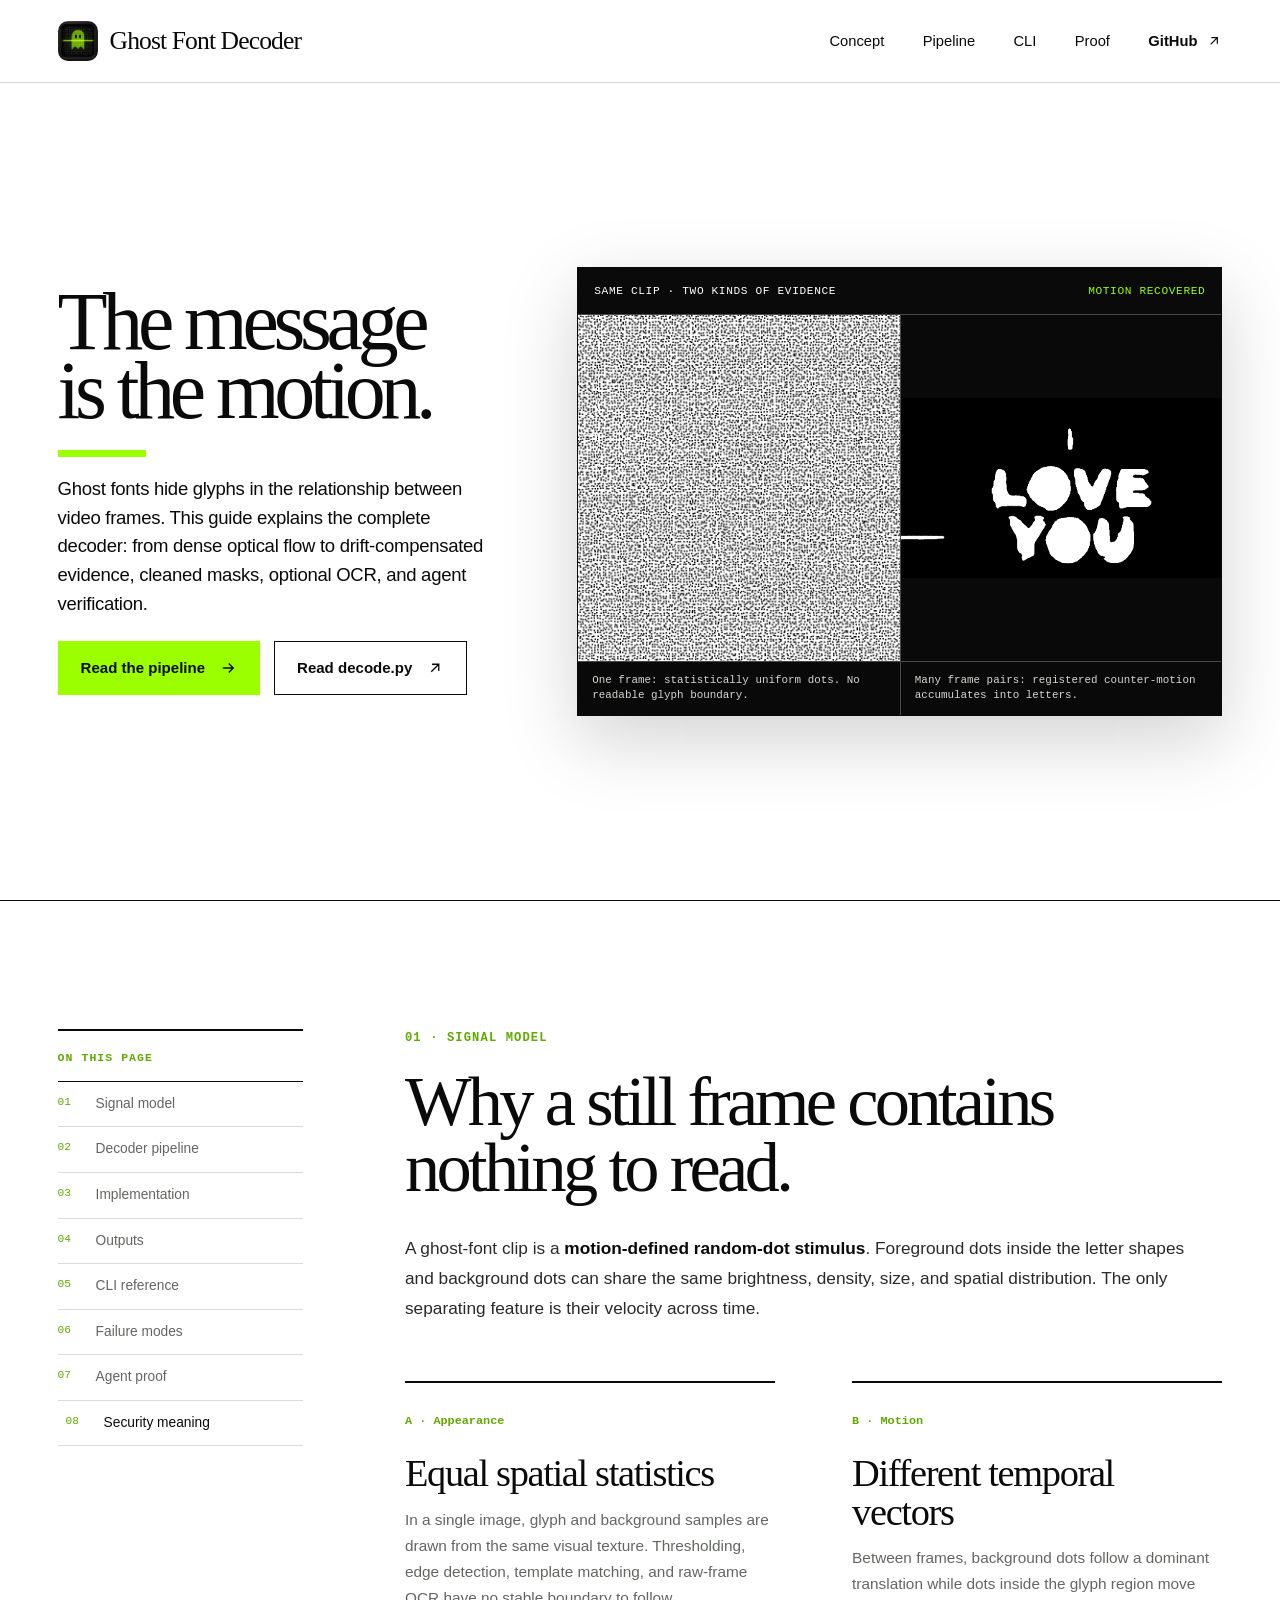
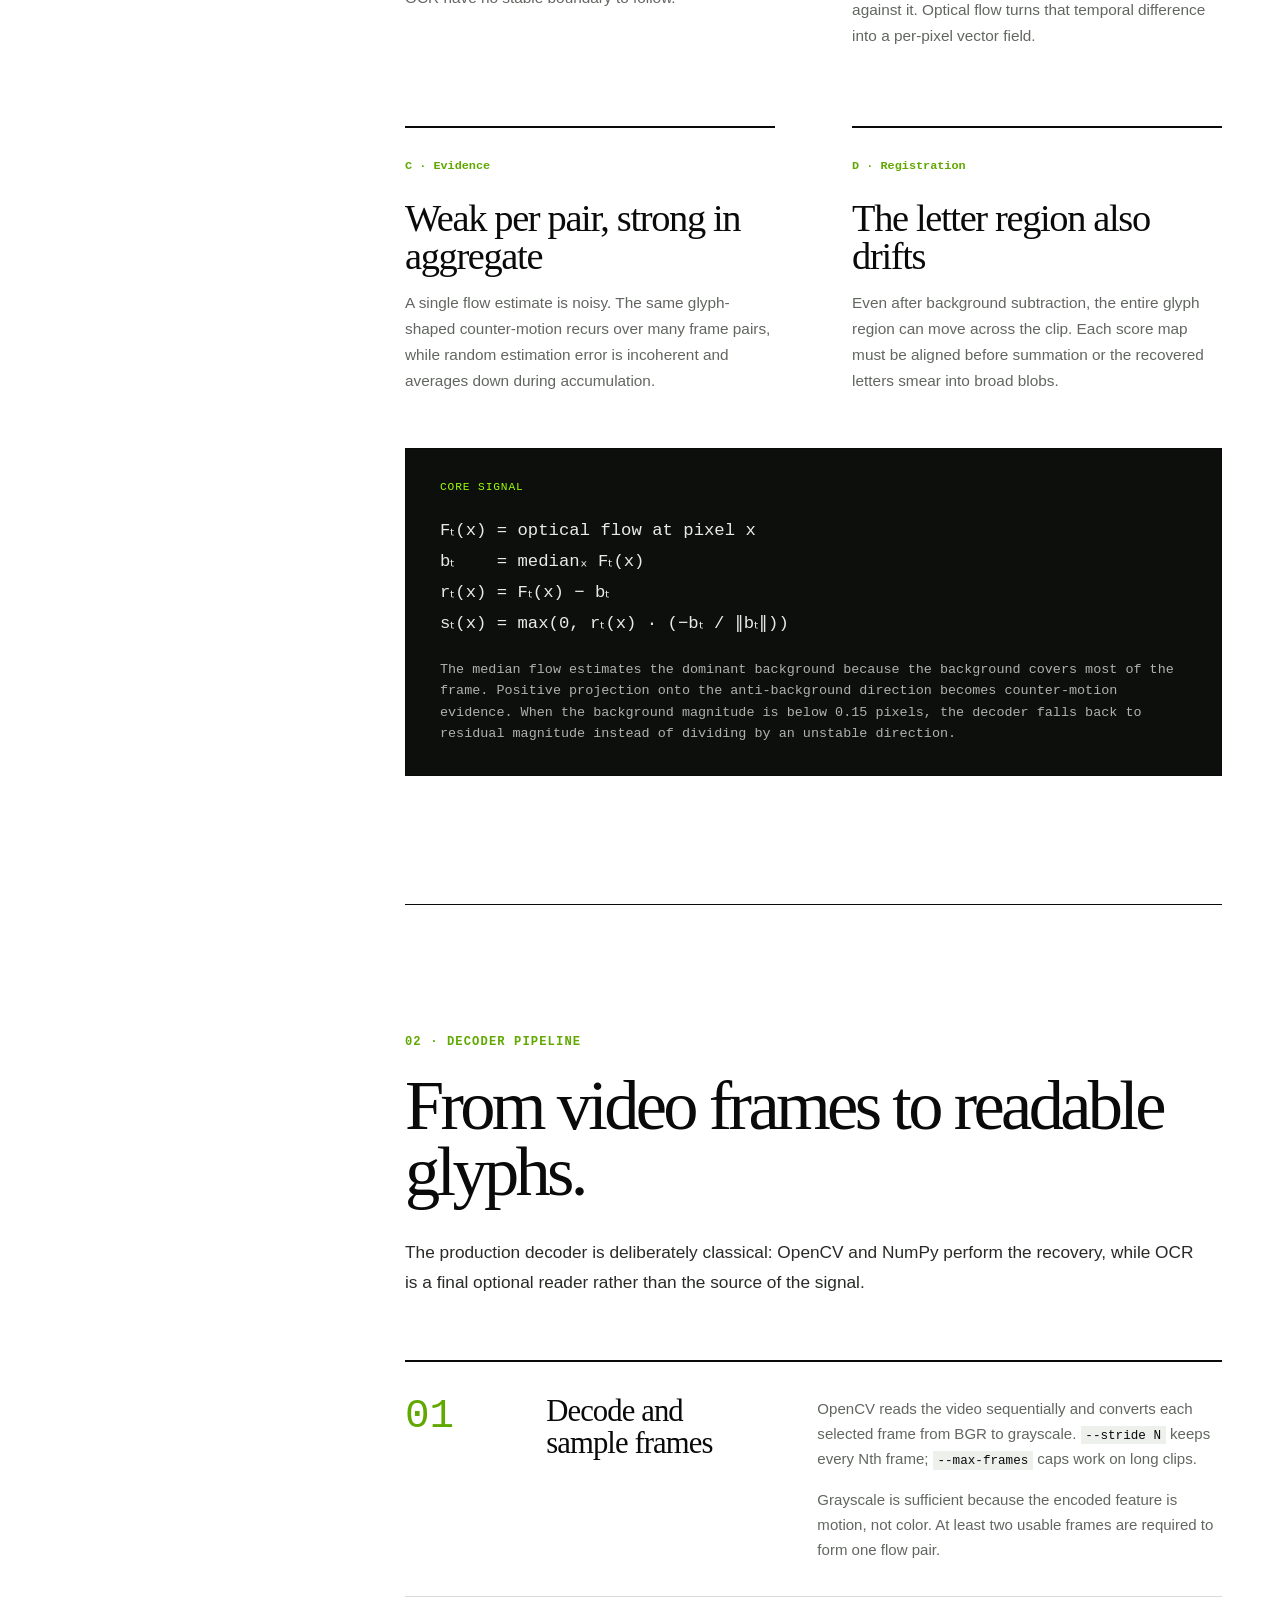
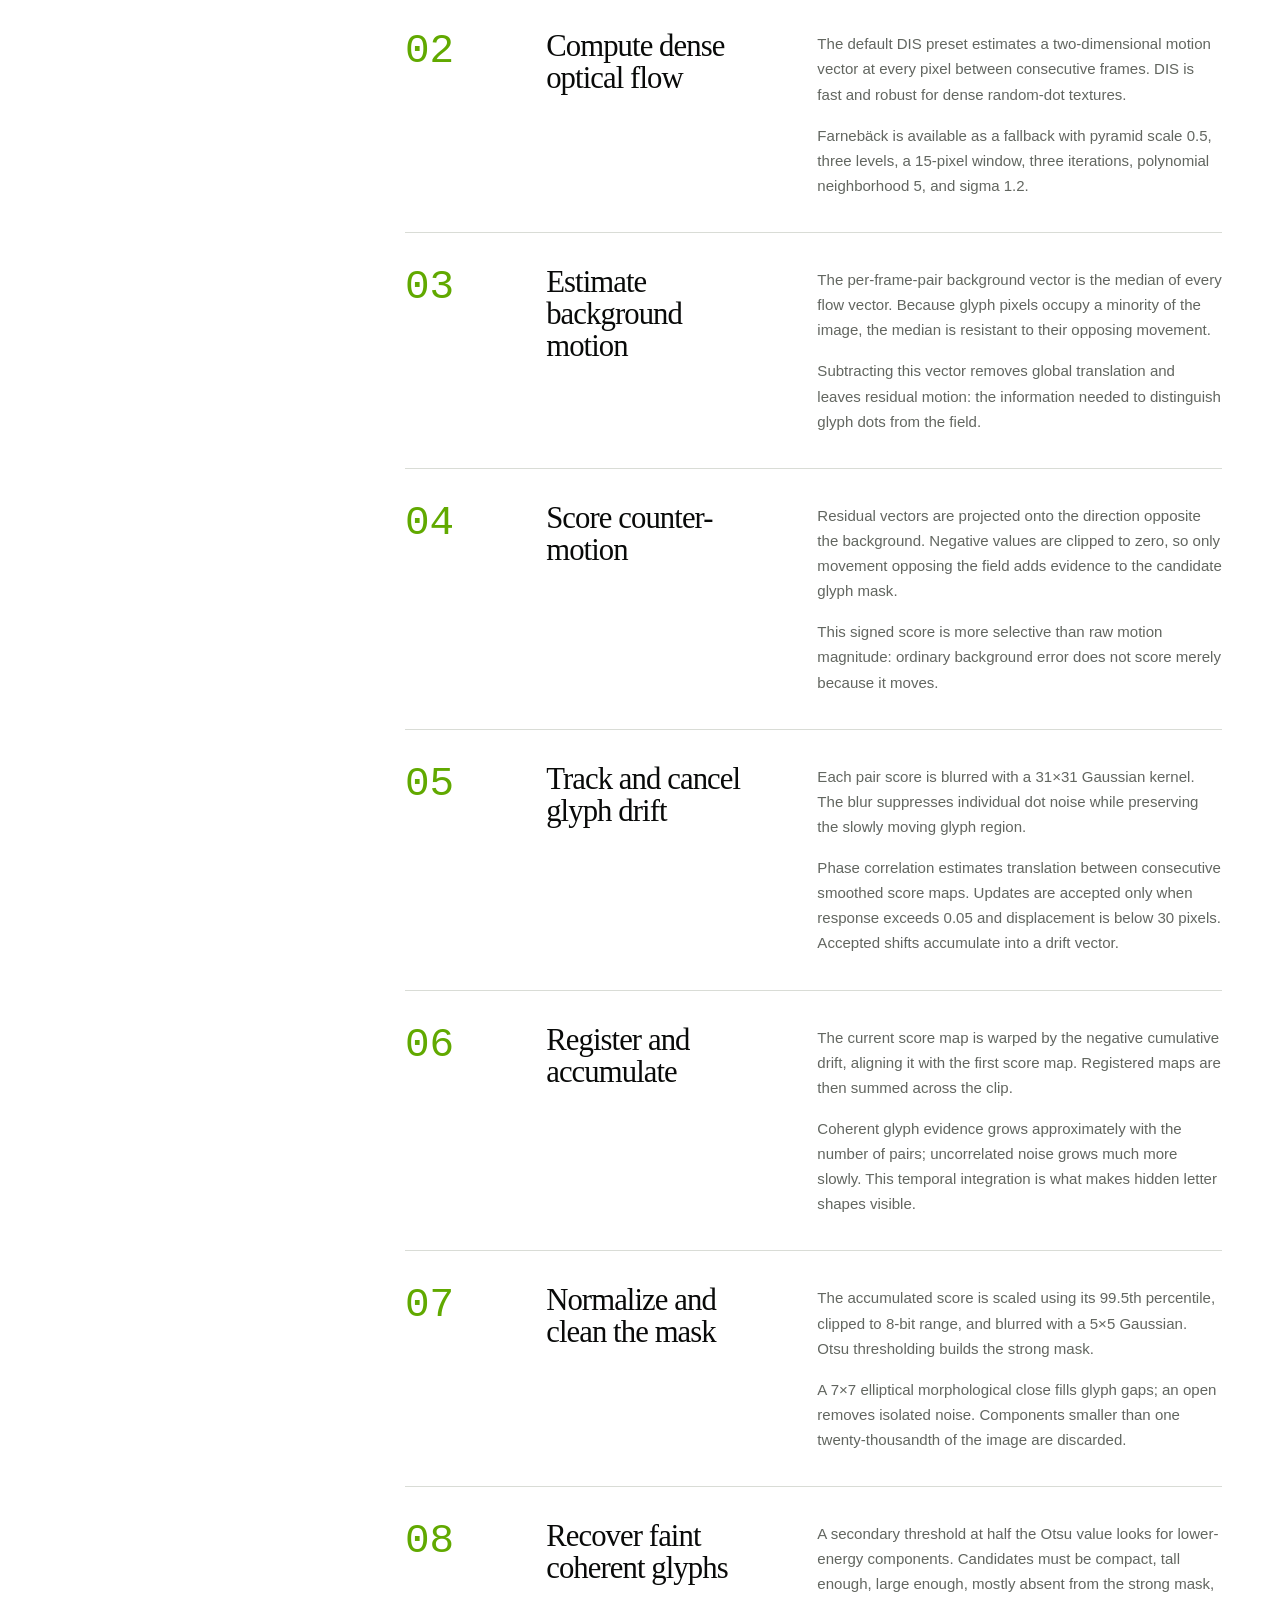
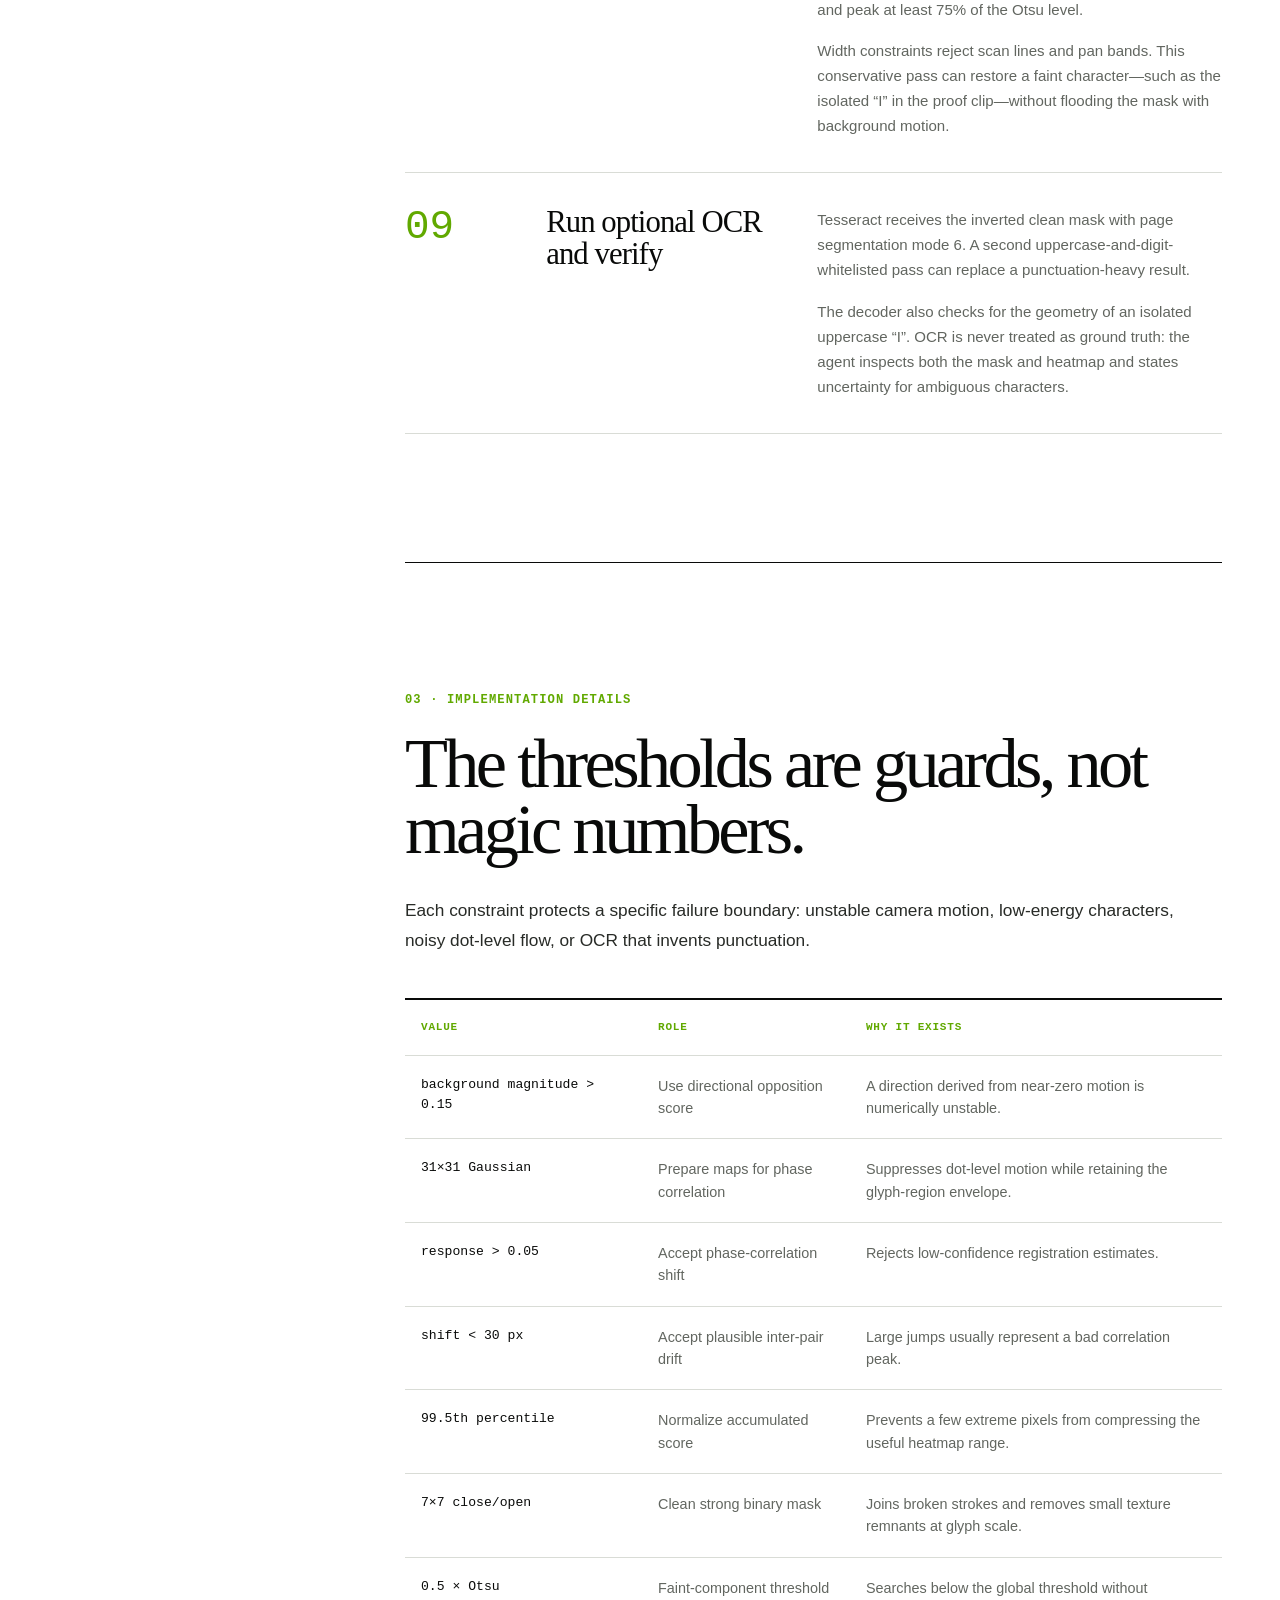
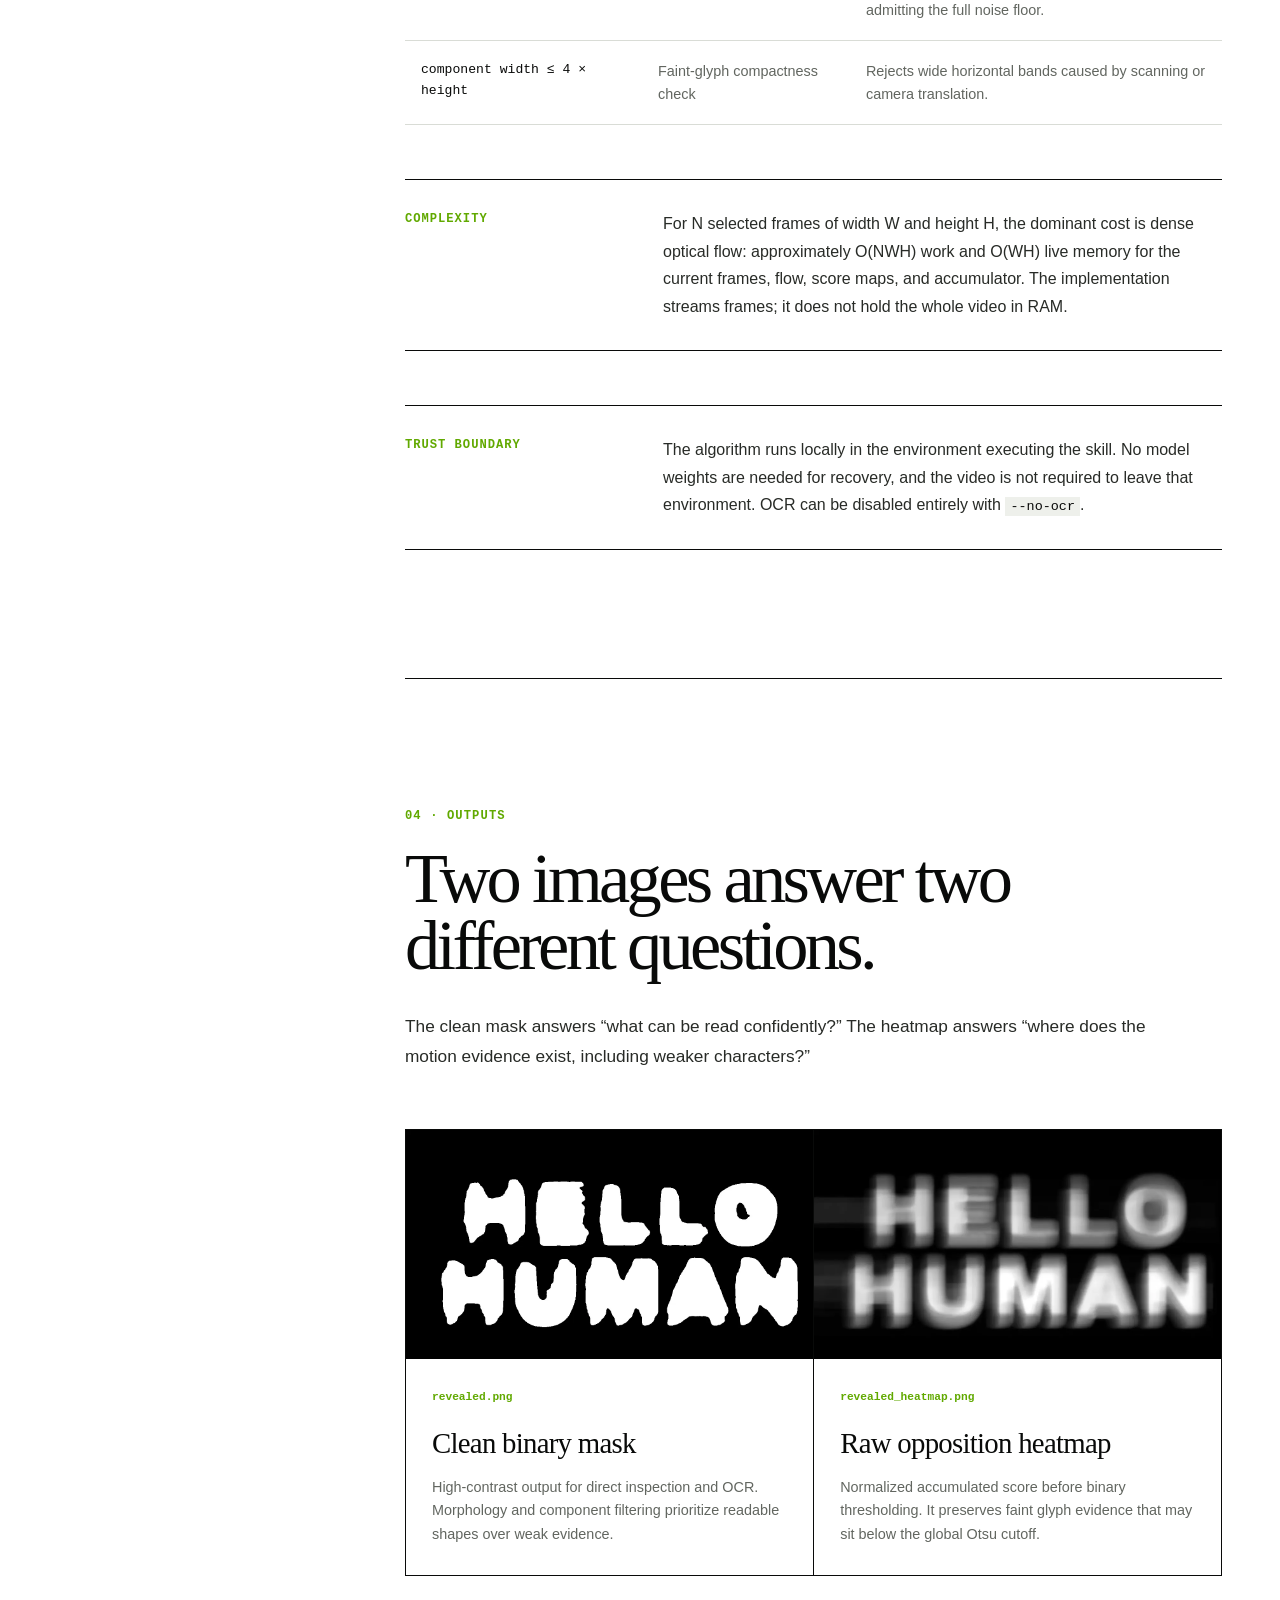
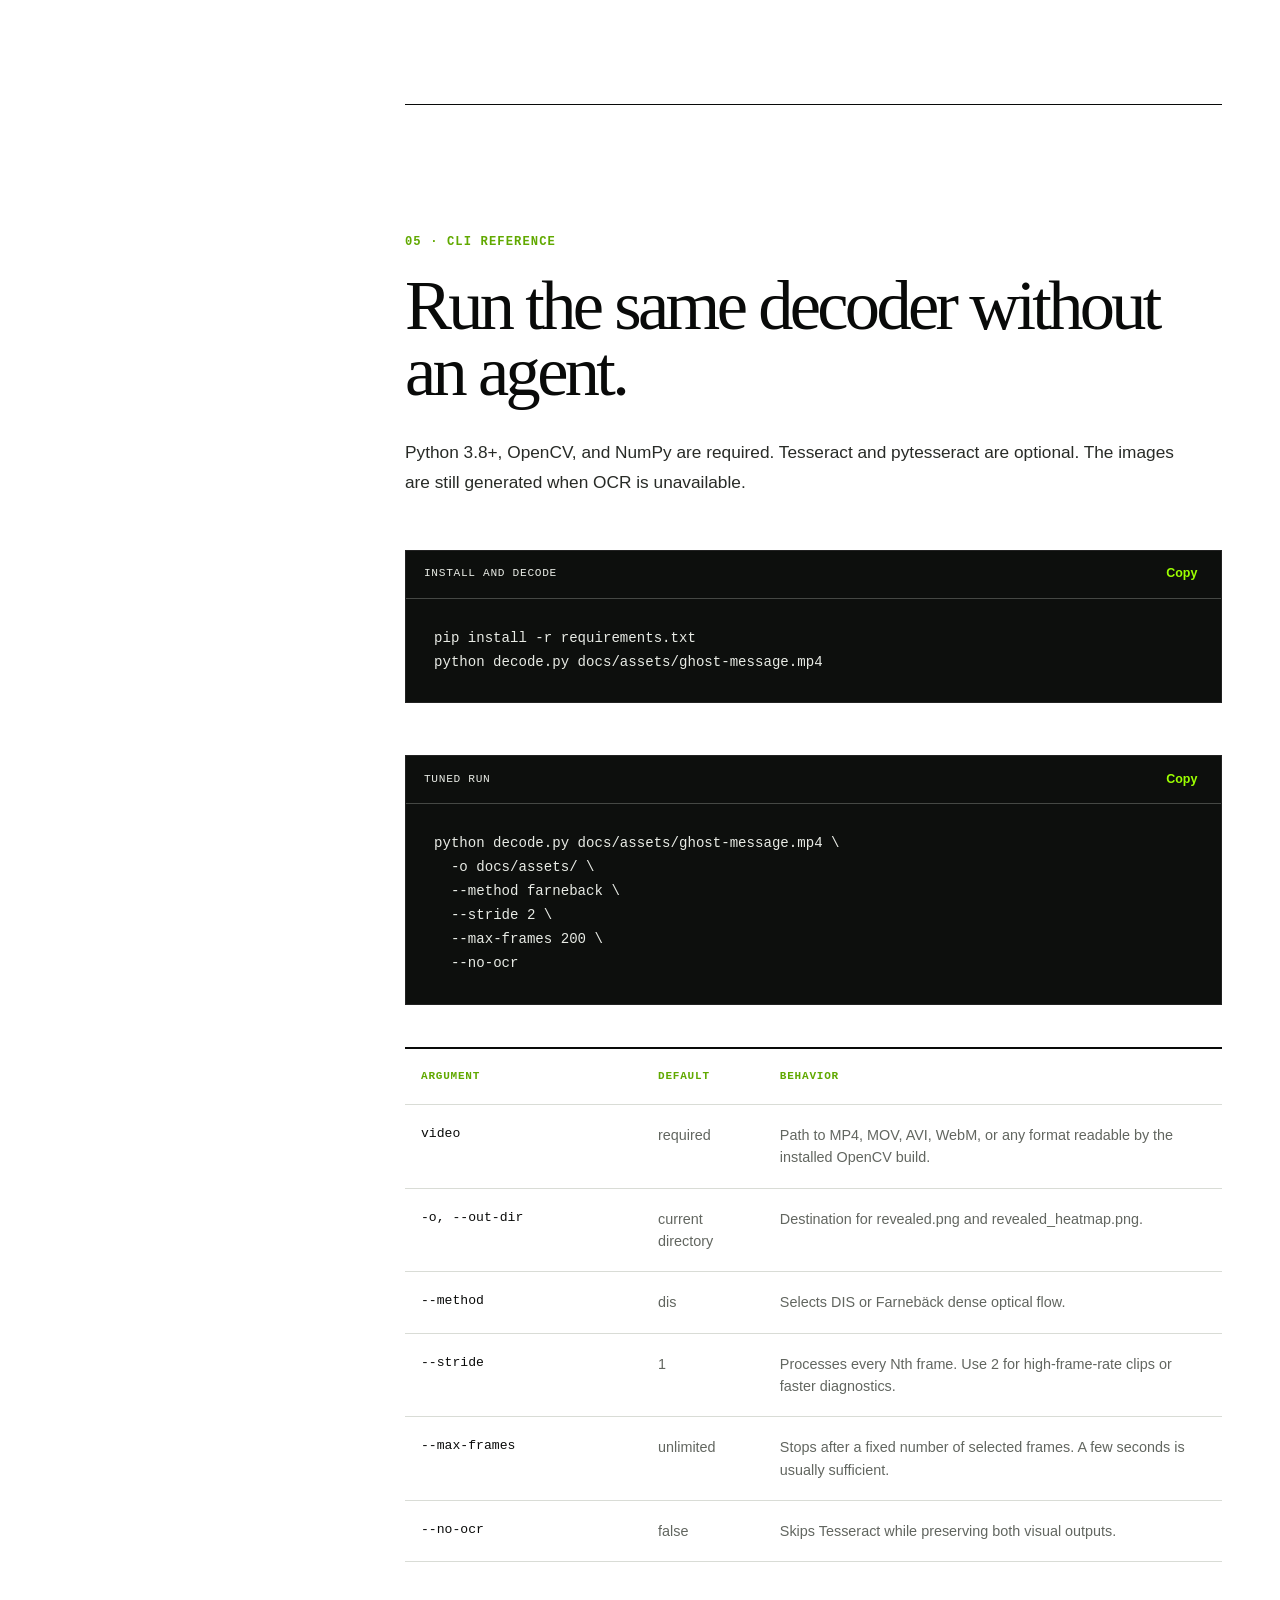
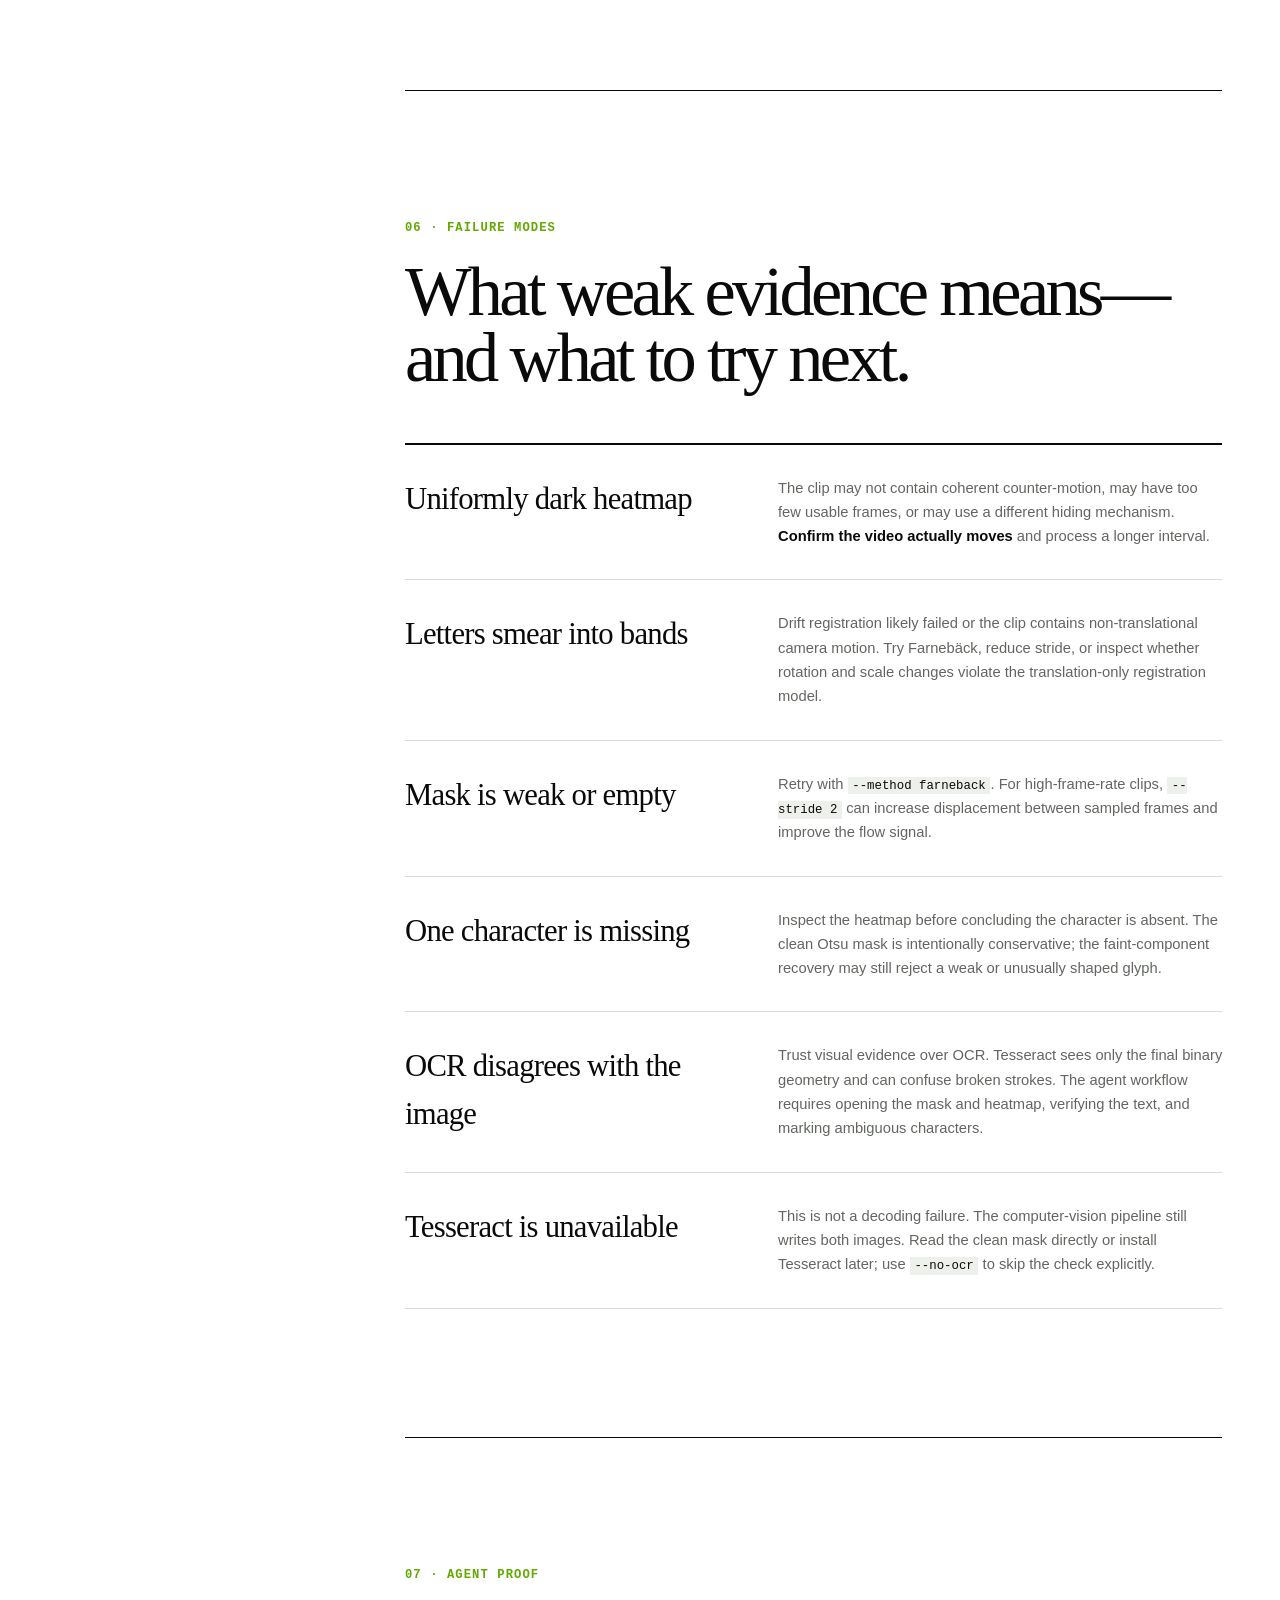
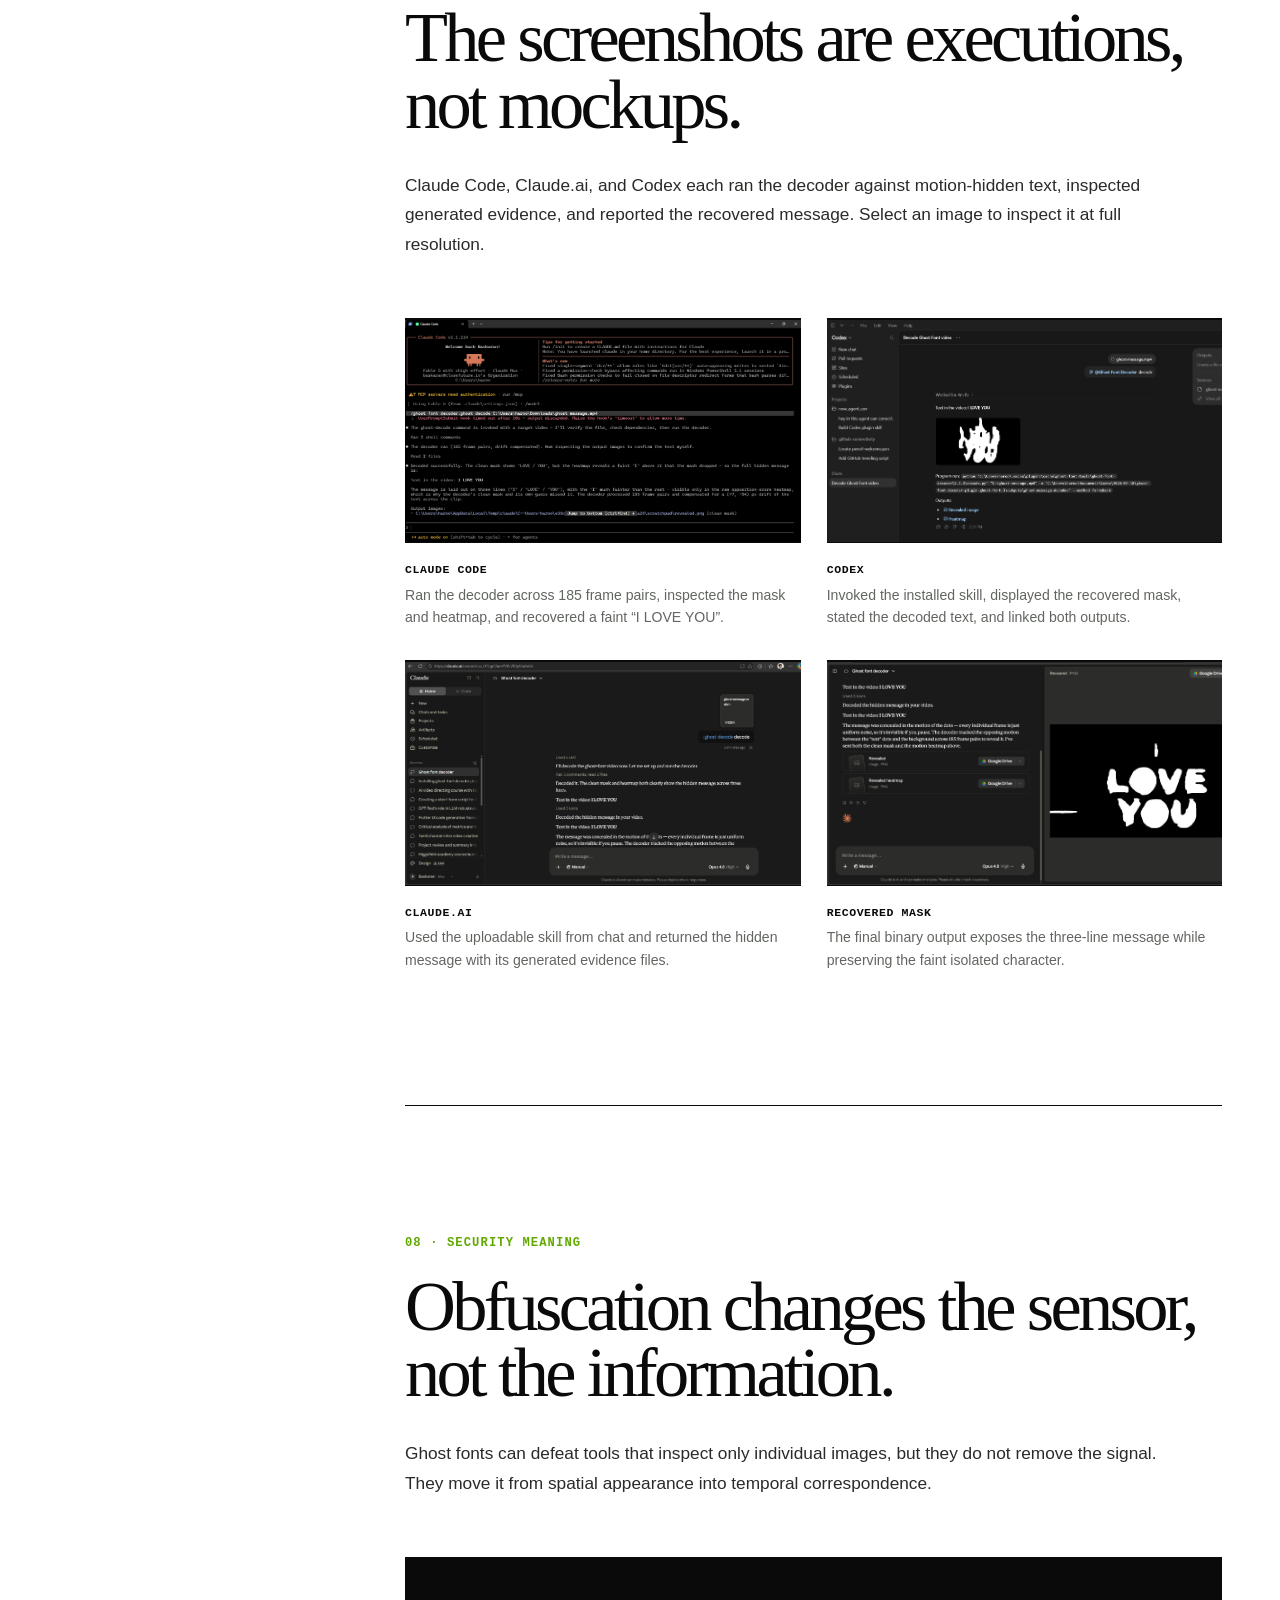
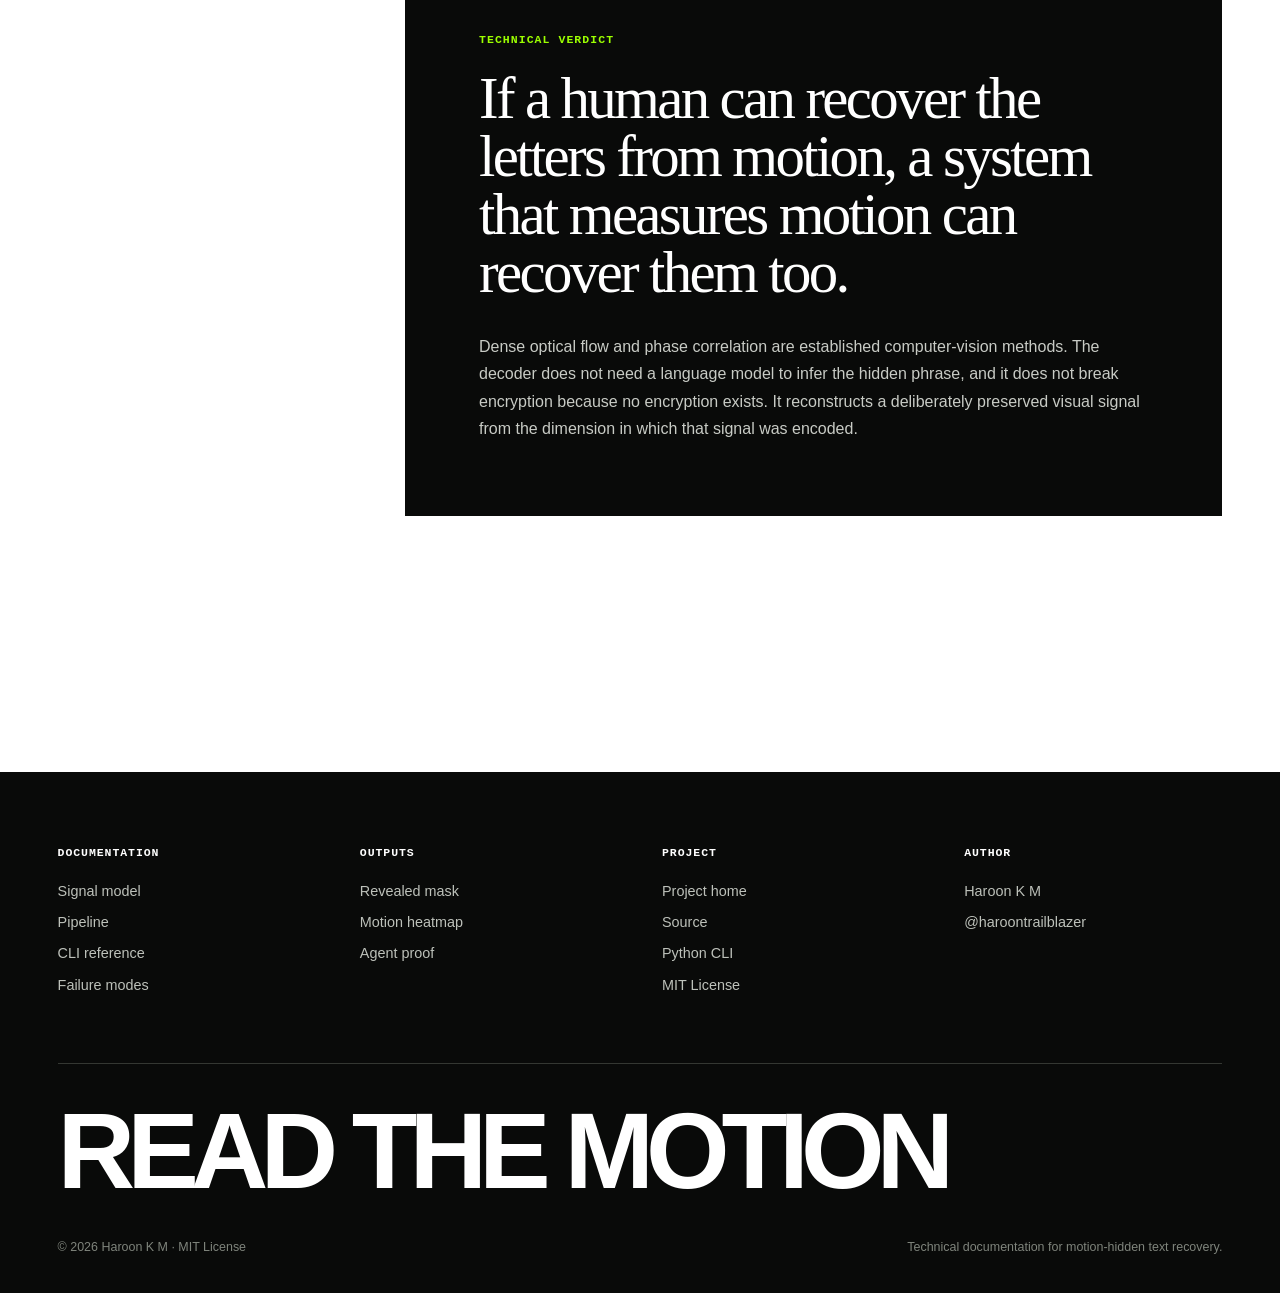
==== commit cd4750fa: "Add revealed heatmap asset in WEBP format" ====
--- a/docs/docs.html
+++ b/docs/docs.html
@@ -10,13 +10,13 @@
 <meta name="robots" content="index, follow, max-image-preview:large">
 <link rel="canonical" href="https://fontdecoder.vercel.app/docs">
 <link rel="icon" href="assets/favicon.ico" sizes="any">
-<link rel="apple-touch-icon" href="assets/brand-icon.png">
+<link rel="apple-touch-icon" href="assets/brand-icon.webp">
 <meta property="og:title" content="Ghost Font Decoder — Technical Documentation">
 <meta property="og:description" content="How motion-hidden text is reconstructed with classic computer vision.">
 <meta property="og:type" content="article">
 <meta property="og:url" content="https://fontdecoder.vercel.app/docs">
 <link rel="stylesheet" href="code-viewer.css">
-<meta property="og:image" content="https://fontdecoder.vercel.app/assets/og-image-v4.jpg">
+<meta property="og:image" content="https://fontdecoder.vercel.app/assets/og-image-v4.webp">
 <style>
   :root {
     --paper: #ffffff;
@@ -899,7 +899,7 @@
 <header class="site-nav">
   <div class="shell nav-inner">
     <a class="brand" href="index.html" aria-label="Ghost Font Decoder home">
-      <img class="brand-mark" src="assets/brand-icon.png" alt="" width="40" height="40">
+      <img class="brand-mark" src="assets/brand-icon.webp" alt="" width="40" height="40">
       <span>Ghost Font Decoder</span>
     </a>
     <nav class="nav-links" aria-label="Documentation navigation">
@@ -955,13 +955,13 @@
         <div class="signal-proof-grid">
           <div class="signal-proof-panel">
             <div class="signal-proof-media">
-              <img src="assets/paused-frame.png" alt="A paused ghost-font video frame that appears to contain only random dots">
+              <img src="assets/paused-frame.webp" alt="A paused ghost-font video frame that appears to contain only random dots">
             </div>
             <figcaption class="signal-proof-caption">One frame: statistically uniform dots. No readable glyph boundary.</figcaption>
           </div>
           <div class="signal-proof-panel">
             <div class="signal-proof-media">
-              <img src="assets/proof/recovered-binary-mask.png" alt="Binary recovered mask showing I LOVE YOU">
+              <img src="assets/proof/recovered-binary-mask.webp" alt="Binary recovered mask showing I LOVE YOU">
             </div>
             <figcaption class="signal-proof-caption">Many frame pairs: registered counter-motion accumulates into letters.</figcaption>
           </div>
@@ -1292,7 +1292,7 @@
         <div class="output-grid">
           <article class="output-card">
             <div class="output-media">
-              <img src="assets/revealed.png" alt="Clean binary mask revealing HELLO HUMAN" loading="lazy">
+              <img src="assets/revealed.webp" alt="Clean binary mask revealing HELLO HUMAN" loading="lazy">
             </div>
             <div class="output-copy">
               <span>revealed.png</span>
@@ -1305,7 +1305,7 @@
           </article>
           <article class="output-card">
             <div class="output-media">
-              <img src="assets/revealed_heatmap.png" alt="Raw accumulated opposition heatmap revealing HELLO HUMAN" loading="lazy">
+              <img src="assets/revealed_heatmap.webp" alt="Raw accumulated opposition heatmap revealing HELLO HUMAN" loading="lazy">
             </div>
             <div class="output-copy">
               <span>revealed_heatmap.png</span>
@@ -1459,8 +1459,8 @@
 
         <div class="proof-gallery">
           <figure class="proof-card">
-            <button class="proof-button" type="button" data-image="assets/proof/claude-code-decoded.png" aria-label="Open Claude Code proof at full resolution">
-              <img src="assets/proof/claude-code-decoded.png" alt="Claude Code reporting I LOVE YOU after processing 185 frame pairs" loading="lazy">
+            <button class="proof-button" type="button" data-image="assets/proof/claude-code-decoded.webp" aria-label="Open Claude Code proof at full resolution">
+              <img src="assets/proof/claude-code-decoded.webp" alt="Claude Code reporting I LOVE YOU after processing 185 frame pairs" loading="lazy">
             </button>
             <figcaption>
               <strong>Claude Code</strong>
@@ -1469,8 +1469,8 @@
           </figure>
 
           <figure class="proof-card">
-            <button class="proof-button" type="button" data-image="assets/proof/codex-decoded.png" aria-label="Open Codex proof at full resolution">
-              <img src="assets/proof/codex-decoded.png" alt="Codex task showing the recovered I LOVE YOU message and output links" loading="lazy">
+            <button class="proof-button" type="button" data-image="assets/proof/codex-decoded.webp" aria-label="Open Codex proof at full resolution">
+              <img src="assets/proof/codex-decoded.webp" alt="Codex task showing the recovered I LOVE YOU message and output links" loading="lazy">
             </button>
             <figcaption>
               <strong>Codex</strong>
@@ -1479,8 +1479,8 @@
           </figure>
 
           <figure class="proof-card">
-            <button class="proof-button" type="button" data-image="assets/proof/claude-ai-decoded.png" aria-label="Open Claude.ai decode proof at full resolution">
-              <img src="assets/proof/claude-ai-decoded.png" alt="Claude.ai reporting the decoded hidden message I LOVE YOU" loading="lazy">
+            <button class="proof-button" type="button" data-image="assets/proof/claude-ai-decoded.webp" aria-label="Open Claude.ai decode proof at full resolution">
+              <img src="assets/proof/claude-ai-decoded.webp" alt="Claude.ai reporting the decoded hidden message I LOVE YOU" loading="lazy">
             </button>
             <figcaption>
               <strong>Claude.ai</strong>
@@ -1489,8 +1489,8 @@
           </figure>
 
           <figure class="proof-card">
-            <button class="proof-button" type="button" data-image="assets/proof/claude-ai-reveal.png" aria-label="Open recovered mask proof at full resolution">
-              <img src="assets/proof/claude-ai-reveal.png" alt="Claude.ai displaying the clean mask revealing I LOVE YOU" loading="lazy">
+            <button class="proof-button" type="button" data-image="assets/proof/claude-ai-reveal.webp" aria-label="Open recovered mask proof at full resolution">
+              <img src="assets/proof/claude-ai-reveal.webp" alt="Claude.ai displaying the clean mask revealing I LOVE YOU" loading="lazy">
             </button>
             <figcaption>
               <strong>Recovered mask</strong>
@@ -1527,7 +1527,7 @@
 
 <dialog class="media-lightbox" id="proof-lightbox" aria-label="Full-resolution proof image">
   <button class="lightbox-close" type="button" aria-label="Close full-resolution image">×</button>
-  <img src="assets/proof/codex-decoded.png" alt="">
+  <img src="assets/proof/codex-decoded.webp" alt="">
 </dialog>
 
 <footer class="site-footer">
